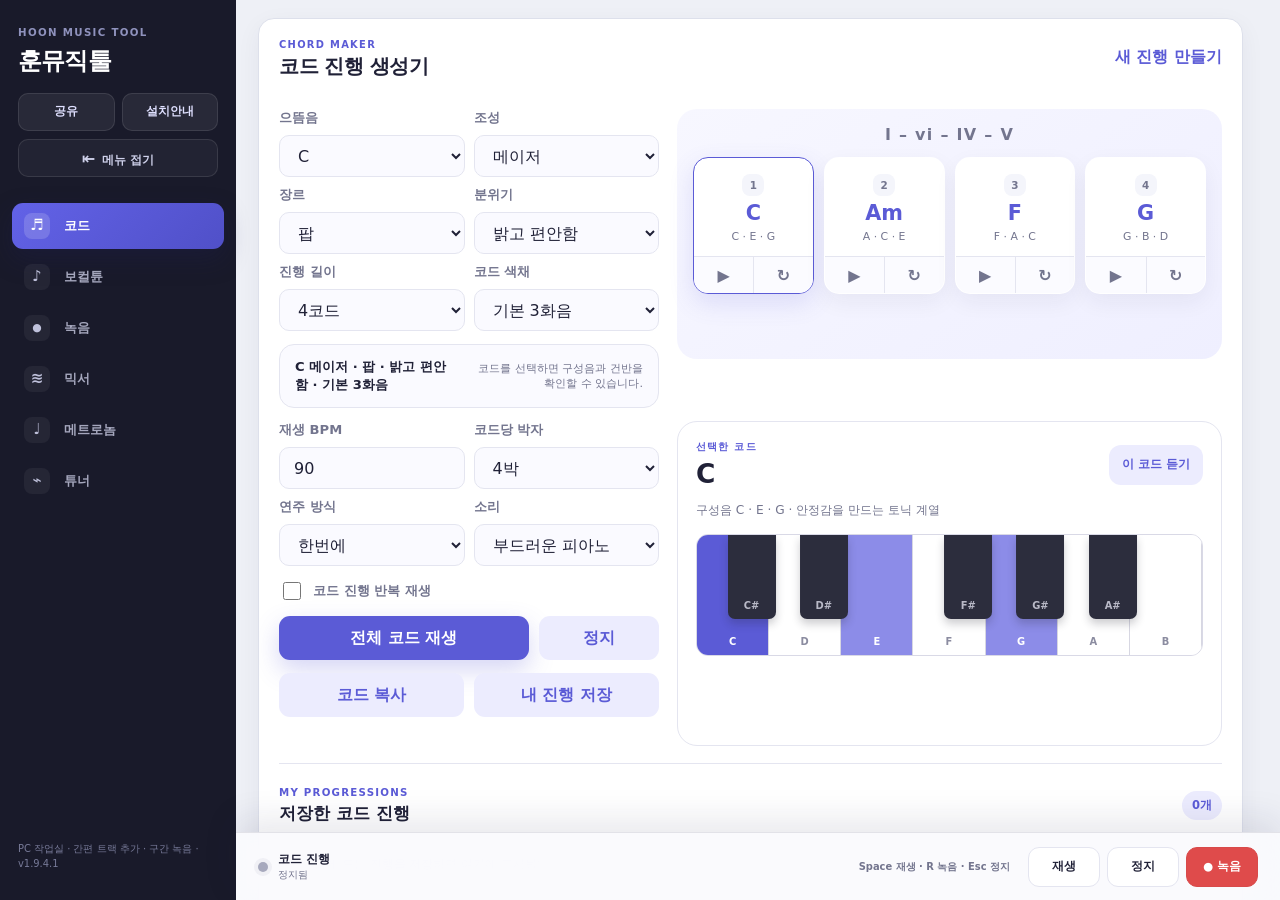
==== index.html @ 0383ecb5 "Add files via upload" ====
<!doctype html>
<html lang="ko">
<head>
  <meta charset="utf-8" />
  <meta name="viewport" content="width=device-width, initial-scale=1, viewport-fit=cover" />
  <meta name="theme-color" content="#5b5bd6" />
  <meta name="mobile-web-app-capable" content="yes" />
  <meta name="apple-mobile-web-app-capable" content="yes" />
  <meta name="apple-mobile-web-app-status-bar-style" content="default" />
  <meta name="apple-mobile-web-app-title" content="훈뮤직툴" />
  <meta name="format-detection" content="telephone=no" />
  <meta name="description" content="코드 진행·보컬 음정 연습·분리 녹음·파형 타임라인 편집·멀티트랙 믹서·WAV 내보내기를 제공하는 개인용 음악 제작 도구" />
  <title>훈뮤직툴 · Studio</title>
  <link rel="manifest" href="manifest.webmanifest" />
  <link rel="icon" href="icons/icon-192.png" />
  <link rel="apple-touch-icon" href="icons/icon-192.png" />
  <link rel="stylesheet" href="styles.css?v=1941" />
</head>
<body>
  <div class="app-shell">
    <header class="app-header">
      <div>
        <p class="eyebrow">HOON MUSIC TOOL</p>
        <h1>훈뮤직툴</h1>
      </div>
      <div class="header-actions">
        <button id="shareBtn" class="icon-btn header-btn" type="button" aria-label="훈뮤직툴 주소 공유">공유</button>
        <button id="installBtn" class="icon-btn install-btn" type="button" aria-label="앱 설치">설치</button>
      </div>
      <button id="sidebarToggle" class="sidebar-toggle" type="button" aria-label="사이드바 접기" aria-expanded="true">
        <span aria-hidden="true">⇤</span><b>메뉴 접기</b>
      </button>
    </header>

    <aside id="mobileReadyBanner" class="mobile-ready-banner" hidden>
      <div>
        <strong>모바일 설치 준비 완료</strong>
        <span>브라우저 메뉴 또는 설치 버튼으로 홈 화면에 추가할 수 있습니다.</span>
      </div>
      <button id="mobileGuideBtn" type="button">설치 방법</button>
    </aside>

    <nav class="tabs" aria-label="주요 기능">
      <button class="tab is-active" data-tab="chords" aria-selected="true">코드</button>
      <button class="tab" data-tab="vocalTune" aria-selected="false">보컬튠</button>
      <button class="tab" data-tab="recording" aria-selected="false">녹음</button>
      <button class="tab" data-tab="mixer" aria-selected="false">믹서</button>
      <button class="tab" data-tab="metronome" aria-selected="false">메트로놈</button>
      <button class="tab" data-tab="tuner" aria-selected="false">튜너</button>
    </nav>

    <main>
      <section id="metronome" class="panel" aria-labelledby="metronome-title">
        <div class="card tempo-card">
          <div class="section-heading">
            <div>
              <p class="section-kicker">TEMPO</p>
              <h2 id="metronome-title">메트로놈</h2>
            </div>
            <span id="tempoLabel" class="tempo-label">보통 빠르기</span>
          </div>

          <div class="bpm-display" aria-live="polite">
            <button id="bpmMinus" class="step-btn" aria-label="BPM 1 낮추기">−</button>
            <div>
              <strong id="bpmValue">100</strong>
              <span>BPM</span>
            </div>
            <button id="bpmPlus" class="step-btn" aria-label="BPM 1 높이기">＋</button>
          </div>

          <input id="bpmSlider" class="range" type="range" min="30" max="240" value="100" aria-label="BPM" />

          <div class="beat-indicators" id="beatIndicators" aria-label="박자 표시"></div>

          <div class="control-grid">
            <label>
              <span>박자</span>
              <select id="timeSignature">
                <option value="2">2/4</option>
                <option value="3">3/4</option>
                <option value="4" selected>4/4</option>
                <option value="6">6/8</option>
              </select>
            </label>
            <label>
              <span>볼륨</span>
              <input id="metronomeVolume" class="range compact" type="range" min="0" max="100" value="70" />
            </label>
          </div>

          <div class="action-row">
            <button id="tapTempo" class="secondary-btn">TAP</button>
            <button id="toggleMetronome" class="primary-btn">시작</button>
          </div>
          <p class="helper">TAP 버튼을 일정한 간격으로 4번 이상 누르면 BPM이 계산됩니다.</p>
        </div>
      </section>


      <section id="tuner" class="panel" aria-labelledby="tuner-title">
        <div class="card tuner-card">
          <div class="section-heading">
            <div>
              <p class="section-kicker">TUNER</p>
              <h2 id="tuner-title">음정 튜너</h2>
            </div>
            <span id="tunerStatusBadge" class="tempo-label tuner-badge">대기 중</span>
          </div>

          <div class="tuner-settings">
            <label>
              <span>튜닝 모드</span>
              <select id="tuningMode">
                <option value="chromatic">크로매틱 · 모든 음</option>
                <option value="guitarStandard">기타 · 표준 E A D G B E</option>
                <option value="guitarDropD">기타 · Drop D</option>
                <option value="guitarHalfStepDown">기타 · 반음 낮춤</option>
                <option value="guitarWholeStepDown">기타 · 온음 낮춤</option>
                <option value="ukuleleStandard">우쿨렐레 · 표준 High G</option>
                <option value="ukuleleLowG">우쿨렐레 · Low G</option>
              </select>
            </label>
            <label>
              <span>기준음 A4</span>
              <div class="reference-control">
                <button id="a4Minus" class="mini-step" type="button" aria-label="기준음 1Hz 낮추기">−</button>
                <input id="a4Reference" type="number" min="430" max="450" value="440" inputmode="numeric" aria-label="A4 기준 주파수" />
                <button id="a4Plus" class="mini-step" type="button" aria-label="기준음 1Hz 높이기">＋</button>
              </div>
            </label>
          </div>

          <div id="stringTargetPanel" class="string-target-panel">
            <div class="string-target-heading">
              <span>맞출 줄 선택</span>
              <small id="stringTargetHint">자동으로 가장 가까운 음을 찾습니다.</small>
            </div>
            <div id="stringTargetButtons" class="string-target-buttons" role="group" aria-label="맞출 줄 선택"></div>
          </div>

          <div class="tuner-display" aria-live="polite">
            <p id="tunerTarget" class="tuner-target">마이크를 시작해 주세요</p>
            <strong id="detectedNote" class="detected-note">--</strong>
            <div class="pitch-values">
              <span id="detectedFrequency">-- Hz</span>
              <span id="detectedCents">-- cents</span>
            </div>
          </div>

          <div class="tuning-meter" aria-label="음정 오차 표시">
            <div class="meter-track">
              <span class="meter-mark left">-50</span>
              <span class="meter-mark center">0</span>
              <span class="meter-mark right">+50</span>
              <div id="tunerNeedle" class="meter-needle"></div>
            </div>
            <div class="meter-labels"><span>낮음</span><span>정확</span><span>높음</span></div>
          </div>

          <button id="toggleTuner" class="primary-btn tuner-toggle" type="button">튜너 시작</button>
          <p id="tunerMessage" class="helper tuner-message">조용한 곳에서 악기 한 음을 길게 연주하면 더 정확하게 감지됩니다.</p>
          <p class="privacy-note">마이크 소리는 기기 안에서만 분석되며 저장하거나 전송하지 않습니다.</p>
        </div>
      </section>


      <section id="vocalTune" class="panel" aria-labelledby="vocal-tune-title">
        <div class="card vocal-card">
          <div class="section-heading">
            <div>
              <p class="section-kicker">VOCAL TUNE</p>
              <h2 id="vocal-tune-title">보컬튠</h2>
            </div>
            <span id="vocalStatusBadge" class="tempo-label vocal-badge">대기 중</span>
          </div>

          <div class="vocal-settings">
            <label>
              <span>노래 키</span>
              <select id="vocalKeySelect">
                <option>C</option><option>C#</option><option>D</option><option>Eb</option>
                <option>E</option><option>F</option><option>F#</option><option>G</option>
                <option>Ab</option><option>A</option><option>Bb</option><option>B</option>
              </select>
            </label>
            <label>
              <span>스케일</span>
              <select id="vocalScaleSelect">
                <option value="major">메이저</option>
                <option value="minor">내추럴 마이너</option>
                <option value="majorPentatonic">메이저 펜타토닉</option>
                <option value="minorPentatonic">마이너 펜타토닉</option>
                <option value="chromatic">크로매틱 · 모든 음</option>
              </select>
            </label>
            <label>
              <span>목표음 방식</span>
              <select id="vocalTargetMode">
                <option value="auto">노래한 음에 가장 가까운 스케일음</option>
                <option value="fixed">목표음을 직접 고정</option>
              </select>
            </label>
            <label>
              <span>감지 범위</span>
              <select id="vocalRangeSelect">
                <option value="all">전체 음역</option>
                <option value="low">저음 중심</option>
                <option value="middle">중음 중심</option>
                <option value="high">고음 중심</option>
              </select>
            </label>
          </div>

          <div class="vocal-scale-strip">
            <span>사용 음</span>
            <div id="vocalScaleNotes" class="vocal-scale-notes" aria-label="선택한 스케일의 음"></div>
          </div>

          <div id="vocalFixedTargetPanel" class="vocal-fixed-target" hidden>
            <div class="vocal-fixed-heading">
              <span>연습할 목표음</span>
              <label>
                <span class="sr-only">목표 옥타브</span>
                <select id="vocalTargetOctave" aria-label="목표 옥타브">
                  <option value="2">2옥타브</option>
                  <option value="3">3옥타브</option>
                  <option value="4" selected>4옥타브</option>
                  <option value="5">5옥타브</option>
                  <option value="6">6옥타브</option>
                </select>
              </label>
            </div>
            <div id="vocalTargetButtons" class="vocal-target-buttons" role="group" aria-label="목표음 선택"></div>
          </div>

          <div class="vocal-display" aria-live="polite">
            <p id="vocalTargetText" class="vocal-target-text">마이크를 시작해 주세요</p>
            <div class="vocal-note-pair">
              <div>
                <span>현재 음</span>
                <strong id="vocalDetectedNote">--</strong>
              </div>
              <div class="vocal-arrow" aria-hidden="true">→</div>
              <div>
                <span>목표 음</span>
                <strong id="vocalTargetNote">--</strong>
              </div>
            </div>
            <div class="pitch-values vocal-pitch-values">
              <span id="vocalFrequency">-- Hz</span>
              <span id="vocalCents">-- cents</span>
            </div>
          </div>

          <div class="tuning-meter vocal-meter" aria-label="보컬 음정 오차 표시">
            <div class="meter-track">
              <span class="meter-mark left">-50</span>
              <span class="meter-mark center">0</span>
              <span class="meter-mark right">+50</span>
              <div id="vocalNeedle" class="meter-needle"></div>
            </div>
            <div class="meter-labels"><span>낮음</span><span>정확</span><span>높음</span></div>
          </div>

          <div class="vocal-score-grid">
            <div class="vocal-score-card">
              <span>정확도</span>
              <strong id="vocalScore">--</strong>
            </div>
            <div class="vocal-score-card">
              <span>정확 유지</span>
              <strong id="vocalHoldTime">0.0초</strong>
            </div>
            <div class="vocal-score-card">
              <span>안정도</span>
              <strong id="vocalStability">--</strong>
            </div>
          </div>

          <div class="vocal-trace-wrap">
            <div class="vocal-trace-heading"><span>최근 음정 움직임</span><small>가운데에 가까울수록 정확합니다.</small></div>
            <div id="vocalPitchTrace" class="vocal-pitch-trace" aria-label="최근 음정 움직임"></div>
          </div>

          <div class="vocal-action-row">
            <button id="playVocalTarget" class="secondary-btn" type="button">목표음 듣기</button>
            <button id="toggleVocalTune" class="primary-btn" type="button">보컬튠 시작</button>
          </div>
          <button id="resetVocalPractice" class="text-reset-btn" type="button">연습 기록 초기화</button>
          <p id="vocalMessage" class="helper vocal-message">이어폰 없이 마이크 모니터링 소리를 내보내면 하울링이 생길 수 있어, 이번 버전은 음정을 화면으로 안내합니다.</p>

          <p class="privacy-note">보컬튠 분석은 기기 안에서만 처리되며 외부로 전송하지 않습니다.</p>

        </div>
      </section>


      <section id="recording" class="panel" aria-labelledby="recording-page-title">
        <div class="card recording-card">
          <div class="section-heading recording-page-heading">
            <div>
              <p class="section-kicker">RECORDING STUDIO</p>
              <h2 id="recording-page-title">녹음</h2>
            </div>
            <span id="recordingStatusBadge" class="recording-status-badge">준비</span>
          </div>
          <section class="project-strip" aria-label="녹음 프로젝트">
            <div class="project-main">
              <label for="projectSelect">작업 프로젝트</label>
              <select id="projectSelect" aria-label="녹음 프로젝트 선택"><option value="project-default">기본 녹음 프로젝트</option></select>
              <span id="projectSummary" class="project-summary">프로젝트를 준비하고 있습니다.</span>
            </div>
            <div class="project-actions">
              <button id="newProject" class="secondary-btn" type="button">새 프로젝트</button>
              <button id="editProject" class="secondary-btn" type="button">정보 수정</button>
              <button id="deleteProject" class="secondary-btn is-danger" type="button">삭제</button>
            </div>
          </section>
          <section class="recorder-panel" aria-labelledby="recording-page-title">
            <div class="recording-workbench-primary">
            <div class="mr-studio" aria-labelledby="mr-studio-title">
              <div class="mr-studio-heading">
                <div>
                  <span class="mr-label">BACKING TRACK</span>
                  <strong id="mr-studio-title">MR 반주</strong>
                </div>
                <span id="mrDuration">--:--</span>
              </div>

              <label class="mr-file-field">
                <span>MR 파일 선택</span>
                <input id="mrFileInput" type="file" accept="audio/*,.mp3,.wav,.m4a,.aac,.ogg,.flac,.webm" />
              </label>
              <div id="mrFileInfo" class="mr-file-info">
                <strong id="mrFileName">선택된 MR이 없습니다.</strong>
                <span>MP3·WAV·M4A 등 기기에 저장된 반주 파일을 불러올 수 있습니다.</span>
              </div>

              <audio id="mrAudio" class="mr-audio" controls preload="auto" playsinline hidden></audio>

              <div class="mr-action-row">
                <button id="restartMr" class="secondary-btn" type="button" disabled>처음부터</button>
                <button id="removeMr" class="secondary-btn" type="button" disabled>MR 제거</button>
              </div>

              <div class="mr-sync-panel" aria-labelledby="mr-sync-title">
                <div class="mr-sync-heading">
                  <strong id="mr-sync-title">싱크 보정</strong>
                  <div class="mr-sync-number-wrap">
                    <input id="mrSyncNumber" type="number" min="-800" max="800" step="10" value="0" inputmode="numeric" aria-label="싱크 보정값 직접 입력" />
                    <span>ms</span>
                  </div>
                  <output id="mrSyncOffsetValue" class="sr-only">0ms</output>
                </div>
                <input id="mrSyncOffset" class="range compact" type="range" min="-800" max="800" step="10" value="0" aria-label="녹음 싱크 보정" />
                <div class="mr-sync-scale" aria-hidden="true"><span>−800</span><span>−400</span><span>0</span><span>+400</span><span>+800</span></div>
                <div class="mr-sync-actions">
                  <button id="mrSyncMinus" class="secondary-btn" type="button">−10</button>
                  <button id="mrSyncReset" class="secondary-btn" type="button">0으로</button>
                  <button id="mrSyncPlus" class="secondary-btn" type="button">+10</button>
                </div>
                <p>보컬이 늦으면 +, 빠르면 −. 듣는 MR에는 적용되지 않습니다.</p>
              </div>

              <details class="mr-advanced-settings">
                <summary>음량·녹음 옵션</summary>
                <div class="mr-advanced-content">
                  <div class="mr-mixer-grid">
                    <label>
                      <span>듣는 MR <output id="mrMonitorVolumeValue">80%</output></span>
                      <input id="mrMonitorVolume" class="range compact" type="range" min="0" max="100" value="80" />
                    </label>
                    <label>
                      <span>간편 재생 MR <output id="mrMixVolumeValue">70%</output></span>
                      <input id="mrMixVolume" class="range compact" type="range" min="0" max="150" value="70" />
                    </label>
                    <label>
                      <span>간편 재생 보컬 <output id="vocalMixVolumeValue">100%</output></span>
                      <input id="vocalMixVolume" class="range compact" type="range" min="0" max="150" value="100" />
                    </label>
                  </div>
                  <div class="mr-options">
                    <label><input id="autoPlayMr" type="checkbox" checked /> MR 자동 재생</label>
                    <label><input id="includeMrInRecording" type="checkbox" checked /> 간편 재생 파일에 MR 포함</label>
                    <label><input id="autoStopOnMrEnd" type="checkbox" checked /> MR 종료 시 자동 저장</label>
                    <label><input id="recordingCountIn" type="checkbox" checked /> 3초 카운트인</label>
                  </div>
                </div>
              </details>
              <div class="track-save-guide"><strong>보컬·MR 분리 저장</strong><span>녹음이 끝나면 보컬 원본과 MR을 각각 트랙으로 보관합니다. 간편 재생 파일도 함께 생성됩니다.</span></div>
              <p id="mrMessage" class="helper mr-message">싱크 값은 기기에 자동 저장됩니다.</p>
            </div>
            </div>

            <div class="recording-workbench-secondary">
            <div class="recording-entry-fields">
              <label class="recording-name-field">
                <span>녹음 제목</span>
                <input id="recordingName" type="text" maxlength="60" placeholder="예: 후렴 MR 녹음 1" autocomplete="off" />
              </label>
              <label class="recording-memo-field">
                <span>메모 <small>선택</small></span>
                <textarea id="recordingMemo" maxlength="500" rows="3" placeholder="연습 구간, 느낀 점, 다시 확인할 부분"></textarea>
              </label>
            </div>

            <div id="recordingCountdown" class="recording-countdown" aria-live="assertive" hidden>3</div>

            <div class="recording-monitor" aria-live="polite">
              <strong id="recordingTimer">00:00</strong>
              <div class="recording-level" aria-label="마이크 입력 크기">
                <div id="recordingLevelBar" class="recording-level-bar"></div>
              </div>
              <span id="recordingStateText">MR을 선택하면 보컬과 반주를 각각의 트랙으로 저장합니다.</span>
            </div>

            <div class="recording-controls">
              <button id="toggleRecording" class="record-btn" type="button">● 녹음 시작</button>
              <button id="pauseRecording" class="secondary-btn" type="button" disabled>일시정지</button>
              <button id="stopRecording" class="secondary-btn" type="button" disabled>정지·저장</button>
            </div>

            <div class="recording-library-heading">
              <div>
                <strong>내 녹음</strong>
                <span id="recordingCount">0개</span>
              </div>
              <button id="deleteAllRecordings" class="text-danger-btn" type="button" disabled>전체 삭제</button>
            </div>
            <div id="recordingList" class="recording-list" aria-live="polite"></div>
            <p id="recordingMessage" class="helper recording-message">보컬·MR 분리 트랙과 간편 재생 파일은 이 브라우저의 기기 저장 공간에 보관됩니다.</p>
            </div>
          </section>


          <p class="privacy-note">선택한 MR과 분리 트랙은 기기 안에서만 처리되며 외부로 전송하지 않습니다.</p>
        </div>
      </section>

      <section id="mixer" class="panel" aria-labelledby="mixer-title">
        <div class="card mixer-card">
          <div class="section-heading mixer-heading">
            <div>
              <p class="section-kicker">MULTI TRACK MIXER</p>
              <h2 id="mixer-title">보컬·MR 믹서</h2>
            </div>
            <div class="mixer-heading-status">
              <span id="mixerSaveState" class="mixer-save-state" data-state="saved">저장됨</span>
              <span id="mixerStatusBadge" class="mixer-status-badge" data-mode="idle">준비</span>
            </div>
          </div>

          <div class="mixer-toolbar">
            <label class="mixer-recording-field">
              <span>현재 프로젝트 녹음</span>
              <select id="mixerRecordingSelect">
                <option value="">녹음을 선택하세요</option>
              </select>
            </label>
            <div class="mixer-toolbar-actions">
              <button id="mixerUndo" class="secondary-btn mixer-control" type="button" disabled aria-label="실행 취소">↶ 취소</button>
              <button id="mixerRedo" class="secondary-btn mixer-control" type="button" disabled aria-label="다시 실행">↷ 다시</button>
              <button id="mixerReset" class="secondary-btn mixer-control" type="button" disabled>전체 초기화</button>
            </div>
          </div>

          <div class="mixer-meta">
            <div>
              <strong id="mixerRecordingTitle">녹음을 선택해 주세요</strong>
              <p id="mixerRecordingMemo">저장된 트랙을 앱 안에서 바로 재생하고 조절합니다.</p>
            </div>
            <div class="mixer-master-wrap">
              <label class="mixer-master-control">
                <span>마스터 <output id="mixerMasterVolumeValue">90%</output></span>
                <input id="mixerMasterVolume" class="range compact mixer-control" type="range" min="0" max="150" value="90" disabled />
              </label>
              <input id="mixerMasterVolumeNumber" class="mixer-small-number mixer-control" type="number" min="0" max="150" step="1" value="90" disabled aria-label="마스터 음량 직접 입력" />
            </div>
          </div>
          <p id="mixerLegacyNotice" class="mixer-legacy-notice" hidden></p>

          <section class="mixer-editor" aria-label="멀티트랙 파형 편집기">
            <div class="mixer-timeline-tools">
              <div class="mixer-timeline-mode">
                <strong>파형 타임라인</strong>
                <span id="mixerSelectedTrack">트랙을 선택해 주세요</span>
              </div>
              <div class="mixer-timeline-options">
                <label><span>확대</span><select id="mixerZoom" class="mixer-control" disabled><option value="1">전체</option><option value="1.5">150%</option><option value="2">200%</option><option value="4">400%</option></select></label>
                <label><span>스냅</span><select id="mixerSnap" class="mixer-control" disabled><option value="10" selected>10ms</option><option value="50">50ms</option><option value="100">100ms</option></select></label>
              </div>
            </div>
            <div class="mixer-clip-toolbar" aria-label="클립 편집 도구">
              <button id="mixerSplitClip" class="secondary-btn mixer-control" type="button" disabled>분할 <kbd>S</kbd></button>
              <button id="mixerDeleteClip" class="secondary-btn is-danger mixer-control" type="button" disabled>클립 삭제</button>
              <span class="mixer-tool-divider" aria-hidden="true"></span>
              <button id="mixerLoopStart" class="secondary-btn mixer-control" type="button" disabled>반복 시작</button>
              <button id="mixerLoopEnd" class="secondary-btn mixer-control" type="button" disabled>반복 끝</button>
              <button id="mixerLoopToggle" class="secondary-btn mixer-control" type="button" disabled>구간 반복</button>
              <small id="mixerLoopInfo">반복 구간 없음</small>
            </div>
            <div id="mixerTimelineViewport" class="mixer-timeline" aria-label="믹서 트랙 타임라인">
              <div id="mixerTimelineContent" class="mixer-timeline-content">
                <div class="mixer-timeline-ruler"><span id="mixerRulerStart">0:00</span><span id="mixerRulerMiddle">0:00</span><span id="mixerRulerEnd">0:00</span></div>
                <div class="mixer-lane"><b>MR</b><div class="mixer-lane-track" data-lane="mr"></div></div>
                <div class="mixer-lane"><b>VOCAL</b><div class="mixer-lane-track" data-lane="vocal"></div></div>
                <div id="mixerExtraLanes" class="mixer-extra-lanes"></div>
                <div id="mixerLoopRegion" class="mixer-loop-region" hidden aria-hidden="true"></div>
                <div id="mixerPlayhead" class="mixer-playhead" aria-hidden="true"><span id="mixerPlayheadTime">00:00</span></div>
              </div>
            </div>
            <p class="mixer-timeline-help">클립을 좌우로 이동하고, 손잡이로 자르며, 재생선 위치에서 분할할 수 있습니다. 모바일에서는 클립을 길게 누르거나 가로로 밀어 이동합니다.</p>
            <div class="mixer-clip-inspector" aria-label="선택한 클립 설정">
              <div class="mixer-clip-inspector-title"><strong>선택한 클립</strong><span id="mixerClipInfo">타임라인에서 클립을 선택해 주세요.</span></div>
              <div class="mixer-clip-inspector-grid">
                <label><span>클립 위치(ms)</span><input id="mixerClipPosition" class="mixer-control" type="number" step="10" value="0" disabled /></label>
                <label><span>원본 시작(s)</span><input id="mixerClipSourceStart" class="mixer-control" type="number" min="0" step="0.01" value="0" disabled /></label>
                <label><span>원본 끝(s)</span><input id="mixerClipSourceEnd" class="mixer-control" type="number" min="0.05" step="0.01" value="0" disabled /></label>
                <label><span>클립 음량(%)</span><input id="mixerClipVolume" class="mixer-control" type="number" min="0" max="150" step="1" value="100" disabled /></label>
                <label><span>페이드인(s)</span><input id="mixerClipFadeIn" class="mixer-control" type="number" min="0" max="10" step="0.01" value="0" disabled /></label>
                <label><span>페이드아웃(s)</span><input id="mixerClipFadeOut" class="mixer-control" type="number" min="0" max="10" step="0.01" value="0" disabled /></label>
              </div>
            </div>
          </section>

          <div class="mixer-transport">
            <button id="mixerPlay" class="primary-btn" type="button" disabled>전체 재생</button>
            <button id="mixerStop" class="secondary-btn" type="button" disabled>정지</button>
            <button id="mixerCompare" class="secondary-btn mixer-control" type="button" disabled>원본 비교</button>
            <div class="mixer-seek-wrap">
              <input id="mixerSeek" class="range mixer-control" type="range" min="0" max="1" step="0.01" value="0" disabled aria-label="믹서 재생 위치" />
              <div><span id="mixerCurrentTime">00:00</span><span>/</span><span id="mixerDuration">00:00</span></div>
            </div>
          </div>

          <div class="mixer-track-quickbar" aria-label="트랙 추가 및 녹음">
            <button id="mixerAddTrack" class="mixer-add-track-btn" type="button" disabled aria-label="빈 트랙 추가" title="빈 트랙 추가">+</button>
            <div class="mixer-track-quick-status">
              <strong id="mixerRecordTarget">추가 트랙 없음</strong>
              <span id="mixerOverdubStatus">+ 버튼으로 빈 트랙을 추가하세요.</span>
            </div>
            <div class="mixer-track-quick-actions">
              <button id="mixerTrackRecordStart" class="mixer-record-compact" type="button" disabled>● 녹음</button>
              <button id="mixerTrackRecordStop" class="mixer-stop-compact" type="button" disabled>■ 저장</button>
              <button id="mixerRecordOptionsToggle" class="mixer-options-btn" type="button" aria-expanded="false" aria-controls="mixerRecordOptions">설정</button>
              <span id="mixerOverdubTimer" class="mixer-overdub-timer">00:00</span>
            </div>
          </div>
          <div id="mixerRecordOptions" class="mixer-record-options" hidden>
            <label><span>녹음 시작 위치</span><input id="mixerRecordStartPosition" type="number" min="0" step="0.01" value="0" disabled /><em>초</em></label>
            <button id="mixerRecordUsePlayhead" class="secondary-btn" type="button" disabled>현재 재생선</button>
            <label class="mixer-check"><input id="mixerOverdubCountIn" type="checkbox" checked disabled /><span>3초 카운트인</span></label>
            <div class="mixer-overdub-level" aria-label="추가 녹음 입력 레벨"><span id="mixerOverdubLevel"></span></div>
          </div>

          <div class="mixer-track-grid">
            <article id="mixerMrRow" class="mixer-track-card is-mr is-unavailable">
              <header>
                <div><span class="mixer-track-kicker">BACKING TRACK</span><strong>MR 트랙</strong></div>
                <div class="mixer-track-actions">
                  <button id="mixerMrPlayOnly" class="mixer-mini-btn mixer-control" type="button" disabled>MR만</button>
                  <button id="mixerMrMute" class="mixer-mini-btn mixer-control" type="button" disabled>음소거</button>
                  <button id="mixerMrSolo" class="mixer-mini-btn mixer-control" type="button" disabled>솔로</button>
                  <button id="mixerMrReset" class="mixer-mini-btn mixer-control" type="button" disabled>초기화</button>
                </div>
              </header>
              <div class="mixer-control-grid">
                <div class="mixer-value-control"><label><span>음량 <output id="mixerMrVolumeValue">80%</output></span><input id="mixerMrVolume" class="range compact mixer-control" type="range" min="0" max="150" value="80" disabled /></label><input id="mixerMrVolumeNumber" class="mixer-small-number mixer-control" type="number" min="0" max="150" step="1" value="80" disabled aria-label="MR 음량 직접 입력" /></div>
                <div class="mixer-value-control"><label><span>팬 <output id="mixerMrPanValue">C</output></span><input id="mixerMrPan" class="range compact mixer-control" type="range" min="-100" max="100" value="0" disabled /></label><input id="mixerMrPanNumber" class="mixer-small-number mixer-control" type="number" min="-100" max="100" step="1" value="0" disabled aria-label="MR 팬 직접 입력" /></div>
              </div>
              <div class="mixer-offset-control">
                <label><span>트랙 위치 <output id="mixerMrOffsetValue">0ms</output></span><input id="mixerMrOffset" class="range compact mixer-control" type="range" min="-1000" max="1000" step="10" value="0" disabled /></label>
                <input id="mixerMrOffsetNumber" class="mixer-offset-number mixer-control" type="number" min="-1000" max="1000" step="10" value="0" disabled aria-label="MR 트랙 위치 직접 입력" />
              </div>
              <details class="mixer-advanced">
                <summary>자르기·페이드 <span id="mixerMrEditValue">앞 0.0s · 뒤 0.0s</span></summary>
                <div class="mixer-trim-grid">
                  <label><span>앞 자르기</span><input id="mixerMrTrimStart" class="mixer-control" type="number" min="0" max="0" step="0.1" value="0" disabled /></label>
                  <label><span>뒤 자르기</span><input id="mixerMrTrimEnd" class="mixer-control" type="number" min="0" max="0" step="0.1" value="0" disabled /></label>
                </div>
                <div class="mixer-control-grid">
                  <label><span>페이드인</span><input id="mixerMrFadeIn" class="range compact mixer-control" type="range" min="0" max="10" step="0.1" value="0" disabled /></label>
                  <label><span>페이드아웃</span><input id="mixerMrFadeOut" class="range compact mixer-control" type="range" min="0" max="10" step="0.1" value="0" disabled /></label>
                </div>
              </details>
            </article>

            <article id="mixerVocalRow" class="mixer-track-card is-vocal is-unavailable">
              <header>
                <div><span class="mixer-track-kicker">VOCAL TRACK</span><strong>보컬 트랙</strong></div>
                <div class="mixer-track-actions">
                  <button id="mixerVocalPlayOnly" class="mixer-mini-btn mixer-control" type="button" disabled>보컬만</button>
                  <button id="mixerVocalMute" class="mixer-mini-btn mixer-control" type="button" disabled>음소거</button>
                  <button id="mixerVocalSolo" class="mixer-mini-btn mixer-control" type="button" disabled>솔로</button>
                  <button id="mixerVocalReset" class="mixer-mini-btn mixer-control" type="button" disabled>초기화</button>
                </div>
              </header>
              <div class="mixer-control-grid">
                <div class="mixer-value-control"><label><span>음량 <output id="mixerVocalVolumeValue">100%</output></span><input id="mixerVocalVolume" class="range compact mixer-control" type="range" min="0" max="150" value="100" disabled /></label><input id="mixerVocalVolumeNumber" class="mixer-small-number mixer-control" type="number" min="0" max="150" step="1" value="100" disabled aria-label="보컬 음량 직접 입력" /></div>
                <div class="mixer-value-control"><label><span>팬 <output id="mixerVocalPanValue">C</output></span><input id="mixerVocalPan" class="range compact mixer-control" type="range" min="-100" max="100" value="0" disabled /></label><input id="mixerVocalPanNumber" class="mixer-small-number mixer-control" type="number" min="-100" max="100" step="1" value="0" disabled aria-label="보컬 팬 직접 입력" /></div>
              </div>
              <div class="mixer-offset-control">
                <label><span>트랙 위치 <output id="mixerVocalOffsetValue">0ms</output></span><input id="mixerVocalOffset" class="range compact mixer-control" type="range" min="-1000" max="1000" step="10" value="0" disabled /></label>
                <input id="mixerVocalOffsetNumber" class="mixer-offset-number mixer-control" type="number" min="-1000" max="1000" step="10" value="0" disabled aria-label="보컬 트랙 위치 직접 입력" />
              </div>
              <details class="mixer-advanced">
                <summary>자르기·페이드 <span id="mixerVocalEditValue">앞 0.0s · 뒤 0.0s</span></summary>
                <div class="mixer-trim-grid">
                  <label><span>앞 자르기</span><input id="mixerVocalTrimStart" class="mixer-control" type="number" min="0" max="0" step="0.1" value="0" disabled /></label>
                  <label><span>뒤 자르기</span><input id="mixerVocalTrimEnd" class="mixer-control" type="number" min="0" max="0" step="0.1" value="0" disabled /></label>
                </div>
                <div class="mixer-control-grid">
                  <label><span>페이드인</span><input id="mixerVocalFadeIn" class="range compact mixer-control" type="range" min="0" max="10" step="0.1" value="0" disabled /></label>
                  <label><span>페이드아웃</span><input id="mixerVocalFadeOut" class="range compact mixer-control" type="range" min="0" max="10" step="0.1" value="0" disabled /></label>
                </div>
              </details>
            </article>
          </div>

          <div id="mixerExtraTrackGrid" class="mixer-extra-track-grid" aria-live="polite"></div>

          <section class="mixer-export-panel" aria-labelledby="mixer-export-title">
            <div class="mixer-subheading">
              <div><span class="mixer-track-kicker">WAV EXPORT</span><strong id="mixer-export-title">믹스 내보내기</strong></div>
              <span id="mixerOutputBadge" class="mixer-output-badge" data-state="idle">출력 대기</span>
            </div>
            <div class="mixer-export-grid">
              <label><span>파일명</span><input id="mixerExportName" type="text" maxlength="80" placeholder="프로젝트명_최종믹스" disabled /></label>
              <button id="mixerExportWav" class="primary-btn mixer-control" type="button" disabled>WAV 믹스 만들기</button>
            </div>
            <progress id="mixerExportProgress" class="mixer-export-progress" max="100" value="0" hidden></progress>
            <p id="mixerExportStatus" class="helper">44.1kHz · 스테레오 · 16bit WAV로 생성합니다.</p>
            <div id="mixerExportResult" class="mixer-export-result" hidden>
              <audio id="mixerExportAudio" controls preload="metadata"></audio>
              <button id="mixerExportDownload" class="secondary-btn" type="button">WAV 파일 저장</button>
            </div>
          </section>

          <p id="mixerStatus" class="helper mixer-message">트랙이 있는 녹음을 선택해 주세요.</p>
          <p class="privacy-note">트랙과 믹스 생성은 기기 안에서 처리되며 외부 서버로 전송하지 않습니다.</p>
        </div>
      </section>

      <section id="chords" class="panel is-active" aria-labelledby="chords-title">
        <div class="card chord-builder-card">
          <div class="section-heading chord-heading">
            <div>
              <p class="section-kicker">CHORD MAKER</p>
              <h2 id="chords-title">코드 진행 생성기</h2>
            </div>
            <button id="randomizeBtn" class="text-btn" type="button">새 진행 만들기</button>
          </div>

          <div class="form-grid chord-form-grid">
            <label>
              <span>으뜸음</span>
              <select id="keySelect">
                <option>C</option><option>C#</option><option>D</option><option>Eb</option>
                <option>E</option><option>F</option><option>F#</option><option>G</option>
                <option>Ab</option><option>A</option><option>Bb</option><option>B</option>
              </select>
            </label>
            <label>
              <span>조성</span>
              <select id="modeSelect">
                <option value="major">메이저</option>
                <option value="minor">마이너</option>
              </select>
            </label>
            <label>
              <span>장르</span>
              <select id="genreSelect">
                <option value="pop">팝</option>
                <option value="ballad">발라드</option>
                <option value="rock">록</option>
                <option value="indie">인디</option>
                <option value="rnb">R&amp;B</option>
                <option value="jazz">재즈</option>
              </select>
            </label>
            <label>
              <span>분위기</span>
              <select id="moodSelect">
                <option value="bright">밝고 편안함</option>
                <option value="emotional">감성적</option>
                <option value="powerful">강하고 시원함</option>
                <option value="dreamy">몽환적</option>
                <option value="tense">긴장감</option>
              </select>
            </label>
            <label>
              <span>진행 길이</span>
              <select id="progressionLength">
                <option value="4">4코드</option>
                <option value="8">8코드</option>
              </select>
            </label>
            <label>
              <span>코드 색채</span>
              <select id="complexitySelect">
                <option value="basic">기본 3화음</option>
                <option value="colorful">감성 확장 코드</option>
                <option value="seventh">7th 중심</option>
              </select>
            </label>
          </div>

          <div class="generator-summary" aria-live="polite">
            <span id="generatorSummary">C 메이저 · 팝 · 밝고 편안함</span>
            <small>코드를 선택하면 구성음과 건반을 확인할 수 있습니다.</small>
          </div>

          <div class="chord-result">
            <p id="romanProgression" class="roman">I – V – vi – IV</p>
            <div id="chordCards" class="chord-cards"></div>
          </div>

          <div class="selected-chord-panel">
            <div class="selected-chord-header">
              <div>
                <span class="mini-label">선택한 코드</span>
                <strong id="selectedChordName">C</strong>
              </div>
              <button id="playSelectedChord" class="secondary-small-btn" type="button">이 코드 듣기</button>
            </div>
            <p id="selectedChordInfo" class="selected-chord-info">구성음 C · E · G</p>
            <div id="pianoKeyboard" class="piano-keyboard" aria-label="선택한 코드의 피아노 건반"></div>
          </div>

          <div class="playback-settings">
            <label>
              <span>재생 BPM</span>
              <input id="chordBpm" type="number" min="40" max="200" value="90" inputmode="numeric" />
            </label>
            <label>
              <span>코드당 박자</span>
              <select id="beatsPerChord">
                <option value="2">2박</option>
                <option value="4" selected>4박</option>
              </select>
            </label>
            <label>
              <span>연주 방식</span>
              <select id="playStyle">
                <option value="block">한번에</option>
                <option value="arpeggio">아르페지오</option>
                <option value="pulse">리듬 반복</option>
              </select>
            </label>
            <label>
              <span>소리</span>
              <select id="soundPreset">
                <option value="soft">부드러운 피아노</option>
                <option value="pad">따뜻한 패드</option>
                <option value="pluck">짧은 플럭</option>
              </select>
            </label>
          </div>

          <label class="loop-option">
            <input id="loopProgression" type="checkbox" />
            <span>코드 진행 반복 재생</span>
          </label>

          <div class="playback-main-actions">
            <button id="playProgression" class="primary-btn" type="button">전체 코드 재생</button>
            <button id="stopProgression" class="secondary-btn" type="button">정지</button>
          </div>

          <div class="action-row chord-actions">
            <button id="copyProgression" class="secondary-btn" type="button">코드 복사</button>
            <button id="saveProgression" class="secondary-btn" type="button">내 진행 저장</button>
          </div>
          <p id="copyStatus" class="helper" aria-live="polite"></p>

          <div class="saved-section">
            <div class="saved-heading">
              <div>
                <span class="mini-label">MY PROGRESSIONS</span>
                <h3>저장한 코드 진행</h3>
              </div>
              <span id="savedCount" class="saved-count">0개</span>
            </div>
            <div id="savedProgressions" class="saved-progressions"></div>
          </div>
        </div>
      </section>
    </main>

    <section id="studioTransport" class="studio-transport" aria-label="공통 재생 제어" data-mode="idle">
      <div class="transport-now">
        <span class="transport-dot" aria-hidden="true"></span>
        <div>
          <strong id="transportSource">준비</strong>
          <span id="transportStatus">대기 중</span>
        </div>
      </div>
      <div class="transport-shortcuts" aria-label="키보드 단축키">Space 재생 · R 녹음 · Esc 정지</div>
      <div class="transport-actions">
        <button id="transportPlay" type="button" aria-keyshortcuts="Space">재생</button>
        <button id="transportStop" type="button" aria-keyshortcuts="Escape">정지</button>
        <button id="transportRecord" class="is-record" type="button" aria-keyshortcuts="R">● 녹음</button>
      </div>
    </section>

    <footer>
      <p>PC 작업실 · 간편 트랙 추가 · 구간 녹음 · v1.9.4.1</p>
    </footer>
  </div>

  <dialog id="projectDialog" class="project-dialog">
    <form id="projectForm" method="dialog">
      <div class="project-dialog-heading">
        <div>
          <p class="section-kicker">RECORDING PROJECT</p>
          <h2 id="projectDialogTitle">새 프로젝트</h2>
        </div>
        <button id="closeProjectDialog" class="sheet-close" type="button" aria-label="닫기">×</button>
      </div>
      <label>
        <span>프로젝트 이름</span>
        <input id="projectNameInput" type="text" maxlength="48" required placeholder="예: 새 싱글 데모" autocomplete="off" />
      </label>
      <label>
        <span>프로젝트 메모 <small>선택</small></span>
        <textarea id="projectMemoInput" rows="4" maxlength="300" placeholder="곡 키, 녹음 방향, 확인할 내용"></textarea>
      </label>
      <div class="project-dialog-actions">
        <button id="cancelProjectDialog" class="secondary-btn" type="button">취소</button>
        <button id="saveProjectDialog" class="primary-btn" type="submit">저장</button>
      </div>
    </form>
  </dialog>

  <div id="installSheet" class="install-sheet" hidden>
    <button id="installSheetBackdrop" class="install-sheet-backdrop" type="button" aria-label="설치 안내 닫기"></button>
    <section class="install-sheet-card" role="dialog" aria-modal="true" aria-labelledby="installSheetTitle">
      <div class="install-sheet-heading">
        <div>
          <p class="section-kicker">MOBILE APP</p>
          <h2 id="installSheetTitle">홈 화면에 설치</h2>
        </div>
        <button id="closeInstallSheet" class="sheet-close" type="button" aria-label="닫기">×</button>
      </div>
      <div id="installGuideContent" class="install-guide-content"></div>
      <button id="nativeInstallBtn" class="primary-btn" type="button" hidden>지금 설치</button>
      <p class="privacy-note">설치 후에는 일반 앱처럼 홈 화면에서 바로 열 수 있습니다.</p>
    </section>
  </div>

  <script src="core/projects.js?v=1941" defer></script>
  <script src="core/transport.js?v=1941" defer></script>
  <script src="core/timeline.js?v=1941" defer></script>
  <script src="core/edit-history.js?v=1941" defer></script>
  <script src="core/waveform.js?v=1941" defer></script>
  <script src="core/mix-renderer.js?v=1941" defer></script>
  <script src="core/mixer.js?v=1941" defer></script>
  <script src="app.js?v=1941" defer></script>
</body>
</html>
---- styles.css ----
:root {
  color-scheme: light;
  --bg: #f4f5fb;
  --surface: #ffffff;
  --text: #202137;
  --muted: #73758e;
  --line: #e4e5f0;
  --accent: #5b5bd6;
  --accent-strong: #4747ba;
  --accent-soft: #ececfe;
  --shadow: 0 18px 50px rgba(38, 39, 74, 0.09);
  --radius: 24px;
}

* { box-sizing: border-box; }

html { min-height: 100%; background: var(--bg); }

body {
  min-height: 100vh;
  margin: 0;
  font-family: Inter, Pretendard, "Noto Sans KR", system-ui, -apple-system, BlinkMacSystemFont, "Segoe UI", sans-serif;
  color: var(--text);
  background:
    radial-gradient(circle at top right, rgba(91, 91, 214, 0.12), transparent 35%),
    var(--bg);
}

button, input, select { font: inherit; }
button { -webkit-tap-highlight-color: transparent; }

.app-shell {
  width: min(100%, 720px);
  min-height: 100vh;
  margin: 0 auto;
  padding: max(24px, env(safe-area-inset-top)) 18px max(32px, env(safe-area-inset-bottom));
}

.app-header {
  display: flex;
  align-items: center;
  justify-content: space-between;
  gap: 16px;
  margin-bottom: 18px;
}

.eyebrow, .section-kicker {
  margin: 0 0 5px;
  color: var(--accent);
  font-weight: 800;
  font-size: 0.72rem;
  letter-spacing: 0.13em;
}

h1, h2, p { margin-top: 0; }
h1 { margin-bottom: 0; font-size: clamp(1.8rem, 7vw, 2.5rem); letter-spacing: -0.04em; }
h2 { margin-bottom: 0; font-size: 1.35rem; letter-spacing: -0.025em; }

.icon-btn, .text-btn, .tab, .primary-btn, .secondary-btn, .step-btn {
  border: 0;
  cursor: pointer;
}

.install-btn {
  min-width: 64px;
  height: 42px;
  padding: 0 14px;
  border-radius: 14px;
  color: var(--accent);
  background: var(--surface);
  box-shadow: var(--shadow);
  font-weight: 800;
}

.tabs {
  display: grid;
  grid-template-columns: 1fr 1fr;
  gap: 8px;
  padding: 6px;
  margin-bottom: 14px;
  background: rgba(255,255,255,0.75);
  border: 1px solid rgba(255,255,255,0.95);
  border-radius: 18px;
  backdrop-filter: blur(14px);
}

.tab {
  min-height: 46px;
  border-radius: 13px;
  color: var(--muted);
  background: transparent;
  font-weight: 800;
}

.tab.is-active {
  color: white;
  background: var(--accent);
  box-shadow: 0 8px 20px rgba(91,91,214,0.26);
}

.panel { display: none; }
.panel.is-active { display: block; animation: reveal 0.2s ease; }
@keyframes reveal { from { opacity: 0; transform: translateY(4px); } }

.card {
  padding: clamp(20px, 5vw, 30px);
  border: 1px solid rgba(255,255,255,0.8);
  border-radius: var(--radius);
  background: rgba(255,255,255,0.92);
  box-shadow: var(--shadow);
}

.section-heading {
  display: flex;
  align-items: flex-start;
  justify-content: space-between;
  gap: 12px;
  margin-bottom: 26px;
}

.tempo-label {
  padding: 8px 11px;
  border-radius: 999px;
  color: var(--accent);
  background: var(--accent-soft);
  font-size: 0.78rem;
  font-weight: 800;
}

.bpm-display {
  display: grid;
  grid-template-columns: 52px 1fr 52px;
  align-items: center;
  gap: 12px;
  margin: 14px 0 20px;
  text-align: center;
}

.bpm-display strong {
  display: block;
  font-size: clamp(4rem, 18vw, 7rem);
  line-height: 0.95;
  letter-spacing: -0.08em;
}

.bpm-display span { color: var(--muted); font-weight: 800; }

.step-btn {
  width: 52px;
  height: 52px;
  border-radius: 17px;
  color: var(--accent);
  background: var(--accent-soft);
  font-size: 1.7rem;
  font-weight: 500;
}

.range {
  width: 100%;
  accent-color: var(--accent);
}
.range.compact { margin-top: 10px; }

.beat-indicators {
  display: flex;
  justify-content: center;
  align-items: center;
  gap: 11px;
  min-height: 34px;
  margin: 26px 0;
}

.beat-dot {
  width: 12px;
  height: 12px;
  border-radius: 50%;
  background: var(--line);
  transition: transform 0.08s ease, background 0.08s ease;
}
.beat-dot:first-child { width: 16px; height: 16px; }
.beat-dot.is-active { background: var(--accent); transform: scale(1.25); }

.control-grid, .form-grid {
  display: grid;
  grid-template-columns: 1fr 1fr;
  gap: 12px;
}

label > span {
  display: block;
  margin-bottom: 8px;
  color: var(--muted);
  font-size: 0.82rem;
  font-weight: 800;
}

select, input[type="number"] {
  width: 100%;
  min-height: 48px;
  padding: 0 14px;
  border: 1px solid var(--line);
  border-radius: 14px;
  color: var(--text);
  background: #fafaff;
  outline: none;
}
select:focus, input[type="number"]:focus { border-color: var(--accent); box-shadow: 0 0 0 3px var(--accent-soft); }

.action-row {
  display: grid;
  grid-template-columns: 0.75fr 1.25fr;
  gap: 10px;
  margin-top: 24px;
}
.action-row.split { grid-template-columns: 1fr 1fr; margin-top: 12px; }

.primary-btn, .secondary-btn {
  min-height: 54px;
  padding: 0 18px;
  border-radius: 16px;
  font-weight: 900;
}
.primary-btn { color: white; background: var(--accent); box-shadow: 0 10px 24px rgba(91,91,214,0.25); }
.primary-btn:active { background: var(--accent-strong); transform: translateY(1px); }
.secondary-btn { color: var(--accent); background: var(--accent-soft); }
.text-btn { padding: 8px 0; color: var(--accent); background: transparent; font-weight: 900; }

.helper {
  min-height: 1.4em;
  margin: 13px 0 0;
  color: var(--muted);
  font-size: 0.78rem;
  line-height: 1.55;
}

.chord-result {
  margin: 22px 0;
  padding: 20px;
  border-radius: 20px;
  background: linear-gradient(145deg, #f7f7ff, #efefff);
}

.roman {
  margin-bottom: 13px;
  color: var(--muted);
  font-weight: 800;
  text-align: center;
  letter-spacing: 0.08em;
}

.chord-cards {
  display: grid;
  grid-template-columns: repeat(4, minmax(0, 1fr));
  gap: 8px;
}

.chord-card {
  min-width: 0;
  padding: 16px 6px;
  border-radius: 15px;
  text-align: center;
  background: white;
  box-shadow: 0 8px 22px rgba(38,39,74,0.06);
}
.chord-card strong { display: block; margin-bottom: 5px; color: var(--accent); font-size: clamp(1.05rem, 5vw, 1.35rem); }
.chord-card span { display: block; overflow: hidden; color: var(--muted); font-size: 0.68rem; text-overflow: ellipsis; white-space: nowrap; }
.chord-card.is-playing { outline: 3px solid rgba(91,91,214,0.25); transform: translateY(-2px); }

.playback-controls {
  display: grid;
  grid-template-columns: minmax(110px, 0.7fr) 1.3fr;
  align-items: end;
  gap: 12px;
}

footer {
  padding: 22px 4px 0;
  color: var(--muted);
  text-align: center;
  font-size: 0.72rem;
}

@media (max-width: 520px) {
  .app-shell { padding-left: 14px; padding-right: 14px; }
  .control-grid, .form-grid { grid-template-columns: 1fr; }
  .playback-controls { grid-template-columns: 1fr; }
  .chord-cards { grid-template-columns: repeat(2, 1fr); }
  .bpm-display { grid-template-columns: 48px 1fr 48px; }
  .step-btn { width: 48px; height: 48px; }
}

@media (prefers-reduced-motion: reduce) {
  *, *::before, *::after { animation-duration: 0.001ms !important; transition-duration: 0.001ms !important; }
}

/* v1.1 tuner */
.tabs { grid-template-columns: repeat(3, 1fr); }
.tuner-card { overflow: hidden; }
.tuner-badge.is-listening { color: #177c50; background: #e6f7ef; }
.tuner-badge.is-error { color: #b23a3a; background: #fff0f0; }
.tuner-settings {
  display: grid;
  grid-template-columns: 1.25fr 0.75fr;
  gap: 12px;
}
.reference-control {
  display: grid;
  grid-template-columns: 42px 1fr 42px;
  gap: 6px;
}
.reference-control input[type="number"] { text-align: center; padding: 0 4px; }
.mini-step {
  min-height: 48px;
  border: 0;
  border-radius: 14px;
  color: var(--accent);
  background: var(--accent-soft);
  font-size: 1.25rem;
  font-weight: 800;
  cursor: pointer;
}
.tuner-display {
  padding: 30px 14px 20px;
  text-align: center;
}
.tuner-target {
  min-height: 1.5em;
  margin-bottom: 8px;
  color: var(--muted);
  font-size: 0.86rem;
  font-weight: 800;
}
.detected-note {
  display: block;
  min-height: 1em;
  font-size: clamp(5rem, 24vw, 9rem);
  line-height: 0.95;
  letter-spacing: -0.08em;
  color: var(--text);
  transition: color 0.12s ease;
}
.detected-note.is-in-tune { color: #17865a; }
.pitch-values {
  display: flex;
  justify-content: center;
  gap: 18px;
  margin-top: 14px;
  color: var(--muted);
  font-weight: 800;
  font-variant-numeric: tabular-nums;
}
.tuning-meter { margin: 10px 0 24px; }
.meter-track {
  position: relative;
  height: 70px;
  margin: 0 12px;
  border-bottom: 5px solid var(--line);
}
.meter-track::before {
  content: "";
  position: absolute;
  left: 50%;
  bottom: -5px;
  width: 22%;
  height: 5px;
  transform: translateX(-50%);
  border-radius: 999px;
  background: #39a875;
}
.meter-mark {
  position: absolute;
  bottom: 10px;
  color: var(--muted);
  font-size: 0.7rem;
  font-weight: 800;
}
.meter-mark.left { left: 0; }
.meter-mark.center { left: 50%; transform: translateX(-50%); }
.meter-mark.right { right: 0; }
.meter-needle {
  --needle-position: 0;
  position: absolute;
  left: 50%;
  bottom: -2px;
  width: 4px;
  height: 58px;
  transform-origin: 50% 100%;
  transform: translateX(-50%) rotate(calc(var(--needle-position) * 0.75deg));
  border-radius: 999px;
  background: var(--accent);
  box-shadow: 0 4px 12px rgba(91,91,214,0.3);
  transition: transform 0.08s linear, background 0.12s ease;
}
.meter-needle.is-in-tune { background: #17865a; }
.meter-labels {
  display: flex;
  justify-content: space-between;
  padding: 8px 8px 0;
  color: var(--muted);
  font-size: 0.74rem;
  font-weight: 800;
}
.tuner-toggle { width: 100%; }
.tuner-message { min-height: 2.4em; text-align: center; }
.privacy-note {
  margin: 8px 0 0;
  color: var(--muted);
  font-size: 0.7rem;
  line-height: 1.5;
  text-align: center;
}

@media (max-width: 520px) {
  .tabs { gap: 5px; }
  .tab { min-height: 44px; font-size: 0.84rem; }
  .tuner-settings { grid-template-columns: 1fr; }
  .pitch-values { gap: 12px; font-size: 0.9rem; }
}

/* v1.2 tuning presets and string lock */
.string-target-panel {
  margin-top: 16px;
  padding: 15px;
  border: 1px solid var(--line);
  border-radius: 17px;
  background: #fafaff;
}
.string-target-heading {
  display: flex;
  align-items: baseline;
  justify-content: space-between;
  gap: 12px;
  margin-bottom: 11px;
}
.string-target-heading > span {
  color: var(--text);
  font-size: 0.82rem;
  font-weight: 900;
}
.string-target-heading small {
  color: var(--muted);
  font-size: 0.7rem;
  line-height: 1.4;
  text-align: right;
}
.string-target-buttons {
  display: flex;
  flex-wrap: wrap;
  gap: 7px;
}
.string-target-btn {
  min-height: 38px;
  padding: 0 12px;
  border: 1px solid var(--line);
  border-radius: 12px;
  color: var(--muted);
  background: white;
  font-size: 0.76rem;
  font-weight: 850;
  cursor: pointer;
}
.string-target-btn.is-active {
  border-color: var(--accent);
  color: white;
  background: var(--accent);
  box-shadow: 0 6px 14px rgba(91,91,214,0.2);
}
.string-target-btn:focus-visible {
  outline: 3px solid var(--accent-soft);
  outline-offset: 2px;
}

@media (max-width: 520px) {
  .string-target-heading { align-items: flex-start; flex-direction: column; gap: 3px; }
  .string-target-heading small { text-align: left; }
  .string-target-btn { flex: 1 1 calc(33.333% - 7px); padding: 0 8px; }
}

/* v1.3 enhanced chord generator */
.chord-builder-card { overflow: hidden; }
.chord-heading { margin-bottom: 20px; }
.chord-form-grid { grid-template-columns: repeat(3, minmax(0, 1fr)); }
.generator-summary {
  display: flex;
  align-items: center;
  justify-content: space-between;
  gap: 12px;
  margin-top: 16px;
  padding: 13px 15px;
  border: 1px solid var(--line);
  border-radius: 15px;
  background: #fafaff;
}
.generator-summary span { color: var(--text); font-size: 0.82rem; font-weight: 900; }
.generator-summary small { color: var(--muted); font-size: 0.7rem; text-align: right; }

.chord-result { margin-bottom: 16px; padding: 16px; }
.chord-cards {
  grid-template-columns: repeat(4, minmax(0, 1fr));
  align-items: stretch;
}
.chord-card {
  display: flex;
  flex-direction: column;
  min-width: 0;
  padding: 0;
  overflow: hidden;
  border: 1px solid transparent;
  transition: transform 0.15s ease, border-color 0.15s ease, box-shadow 0.15s ease;
}
.chord-card.is-selected {
  border-color: var(--accent);
  box-shadow: 0 9px 24px rgba(91, 91, 214, 0.16);
}
.chord-card.is-playing {
  outline: 3px solid rgba(91,91,214,0.2);
  transform: translateY(-3px);
}
.chord-select-area {
  flex: 1;
  width: 100%;
  min-height: 98px;
  padding: 12px 7px 9px;
  border: 0;
  color: inherit;
  background: transparent;
  cursor: pointer;
}
.chord-select-area small {
  display: block;
  width: 22px;
  height: 22px;
  margin: 0 auto 5px;
  border-radius: 8px;
  color: var(--muted);
  background: var(--bg);
  font-size: 0.65rem;
  font-weight: 900;
  line-height: 22px;
}
.chord-card strong { font-size: clamp(1rem, 4vw, 1.3rem); }
.chord-card span { padding: 0 2px; }
.chord-card-actions {
  display: grid;
  grid-template-columns: 1fr 1fr;
  border-top: 1px solid var(--line);
}
.chord-mini-btn {
  min-height: 36px;
  border: 0;
  color: var(--muted);
  background: #fbfbff;
  font-weight: 900;
  cursor: pointer;
}
.chord-mini-btn + .chord-mini-btn { border-left: 1px solid var(--line); }
.chord-mini-btn:active { color: white; background: var(--accent); }

.selected-chord-panel {
  margin: 16px 0 20px;
  padding: 18px;
  border: 1px solid var(--line);
  border-radius: 20px;
  background: white;
}
.selected-chord-header,
.saved-heading {
  display: flex;
  align-items: center;
  justify-content: space-between;
  gap: 12px;
}
.mini-label {
  display: block;
  margin-bottom: 4px;
  color: var(--accent);
  font-size: 0.64rem;
  font-weight: 900;
  letter-spacing: 0.12em;
}
.selected-chord-header strong { display: block; font-size: 1.65rem; letter-spacing: -0.04em; }
.secondary-small-btn {
  min-height: 40px;
  padding: 0 13px;
  border: 0;
  border-radius: 12px;
  color: var(--accent);
  background: var(--accent-soft);
  font-size: 0.76rem;
  font-weight: 900;
  cursor: pointer;
}
.selected-chord-info { margin: 12px 0 15px; color: var(--muted); font-size: 0.76rem; line-height: 1.5; }

.piano-keyboard {
  position: relative;
  display: flex;
  height: 122px;
  overflow: hidden;
  border: 1px solid #d9d9e6;
  border-radius: 12px;
  background: #f6f6fb;
}
.piano-key {
  display: flex;
  align-items: flex-end;
  justify-content: center;
  padding-bottom: 8px;
  font-size: 0.62rem;
  font-weight: 900;
  user-select: none;
}
.white-key {
  position: relative;
  z-index: 1;
  flex: 1;
  border-right: 1px solid #d7d7e2;
  color: #8b8ca0;
  background: white;
}
.white-key:last-child { border-right: 0; }
.white-key.is-active { color: white; background: #8c8ce8; }
.white-key.is-root { background: var(--accent); }
.black-key {
  position: absolute;
  z-index: 3;
  top: 0;
  width: 9.5%;
  height: 70%;
  transform: translateX(-50%);
  border-radius: 0 0 7px 7px;
  color: #b9b9c7;
  background: #2c2d3d;
  box-shadow: 0 5px 8px rgba(31, 32, 47, 0.22);
}
.black-key.is-active { color: white; background: #7777d9; }
.black-key.is-root { background: var(--accent); }

.playback-settings {
  display: grid;
  grid-template-columns: repeat(4, minmax(0, 1fr));
  gap: 10px;
}
.loop-option {
  display: flex;
  align-items: center;
  gap: 9px;
  margin: 15px 0;
  color: var(--muted);
  font-size: 0.8rem;
  font-weight: 800;
  cursor: pointer;
}
.loop-option input { width: 18px; height: 18px; accent-color: var(--accent); }
.loop-option span { display: inline; margin: 0; }
.playback-main-actions {
  display: grid;
  grid-template-columns: 1.35fr 0.65fr;
  gap: 10px;
}
.chord-actions { grid-template-columns: 1fr 1fr; margin-top: 10px; }

.saved-section {
  margin-top: 26px;
  padding-top: 22px;
  border-top: 1px solid var(--line);
}
.saved-heading h3 { margin: 0; font-size: 1.05rem; }
.saved-count {
  padding: 7px 10px;
  border-radius: 999px;
  color: var(--accent);
  background: var(--accent-soft);
  font-size: 0.72rem;
  font-weight: 900;
}
.saved-progressions { display: grid; gap: 8px; margin-top: 13px; }
.saved-empty {
  margin: 0;
  padding: 18px;
  border-radius: 14px;
  color: var(--muted);
  background: #fafaff;
  font-size: 0.76rem;
  text-align: center;
}
.saved-item {
  display: grid;
  grid-template-columns: minmax(0, 1fr) auto;
  gap: 7px;
  padding: 7px;
  border: 1px solid var(--line);
  border-radius: 15px;
  background: #fbfbff;
}
.saved-load {
  min-width: 0;
  padding: 7px 8px;
  border: 0;
  text-align: left;
  color: var(--text);
  background: transparent;
  cursor: pointer;
}
.saved-load strong,
.saved-load span { display: block; overflow: hidden; text-overflow: ellipsis; white-space: nowrap; }
.saved-load strong { margin-bottom: 5px; font-size: 0.78rem; }
.saved-load span { color: var(--muted); font-size: 0.72rem; }
.saved-delete {
  align-self: center;
  min-height: 38px;
  padding: 0 11px;
  border: 0;
  border-radius: 11px;
  color: #a84b4b;
  background: #fff0f0;
  font-size: 0.7rem;
  font-weight: 900;
  cursor: pointer;
}

@media (max-width: 680px) {
  .chord-form-grid { grid-template-columns: repeat(2, minmax(0, 1fr)); }
  .playback-settings { grid-template-columns: repeat(2, minmax(0, 1fr)); }
  .generator-summary { align-items: flex-start; flex-direction: column; gap: 4px; }
  .generator-summary small { text-align: left; }
}

@media (max-width: 520px) {
  .chord-heading { align-items: center; }
  .chord-heading .text-btn { max-width: 94px; text-align: right; }
  .chord-result { margin-left: -6px; margin-right: -6px; padding: 13px; }
  .chord-cards { grid-template-columns: repeat(2, minmax(0, 1fr)); }
  .chord-select-area { min-height: 88px; }
  .selected-chord-panel { padding: 15px; }
  .piano-keyboard { height: 108px; }
  .playback-main-actions { grid-template-columns: 1fr; }
}

/* v1.4 vocal tune pitch trainer */
.tabs { grid-template-columns: repeat(4, minmax(0, 1fr)); }
.sr-only {
  position: absolute !important;
  width: 1px !important;
  height: 1px !important;
  padding: 0 !important;
  margin: -1px !important;
  overflow: hidden !important;
  clip: rect(0, 0, 0, 0) !important;
  white-space: nowrap !important;
  border: 0 !important;
}
.vocal-card { overflow: hidden; }
.vocal-badge.is-listening { color: #177c50; background: #e6f7ef; }
.vocal-badge.is-close { color: #9a6515; background: #fff5dd; }
.vocal-badge.is-error { color: #b23a3a; background: #fff0f0; }
.vocal-settings {
  display: grid;
  grid-template-columns: repeat(2, minmax(0, 1fr));
  gap: 12px;
}
.vocal-scale-strip {
  display: grid;
  grid-template-columns: auto 1fr;
  align-items: center;
  gap: 12px;
  margin-top: 16px;
  padding: 13px 14px;
  border: 1px solid var(--line);
  border-radius: 16px;
  background: #fafaff;
}
.vocal-scale-strip > span {
  color: var(--muted);
  font-size: 0.75rem;
  font-weight: 900;
}
.vocal-scale-notes {
  display: flex;
  flex-wrap: wrap;
  justify-content: flex-end;
  gap: 6px;
}
.vocal-note-chip {
  min-width: 31px;
  height: 31px;
  padding: 0 8px;
  border-radius: 10px;
  color: var(--accent);
  background: var(--accent-soft);
  font-size: 0.72rem;
  font-weight: 900;
  line-height: 31px;
  text-align: center;
}
.vocal-fixed-target {
  margin-top: 12px;
  padding: 14px;
  border: 1px solid var(--line);
  border-radius: 16px;
  background: white;
}
.vocal-fixed-heading {
  display: flex;
  align-items: center;
  justify-content: space-between;
  gap: 12px;
  margin-bottom: 10px;
}
.vocal-fixed-heading > span {
  color: var(--text);
  font-size: 0.8rem;
  font-weight: 900;
}
.vocal-fixed-heading label { width: 118px; }
.vocal-fixed-heading select { min-height: 40px; padding: 0 10px; font-size: 0.76rem; }
.vocal-target-buttons {
  display: flex;
  flex-wrap: wrap;
  gap: 7px;
}
.vocal-target-btn {
  min-width: 43px;
  min-height: 39px;
  padding: 0 11px;
  border: 1px solid var(--line);
  border-radius: 12px;
  color: var(--muted);
  background: #fafaff;
  font-size: 0.76rem;
  font-weight: 900;
  cursor: pointer;
}
.vocal-target-btn.is-active {
  border-color: var(--accent);
  color: white;
  background: var(--accent);
  box-shadow: 0 7px 16px rgba(91,91,214,0.2);
}
.vocal-display {
  padding: 27px 8px 10px;
  text-align: center;
}
.vocal-target-text {
  min-height: 1.5em;
  margin-bottom: 13px;
  color: var(--muted);
  font-size: 0.82rem;
  font-weight: 850;
}
.vocal-note-pair {
  display: grid;
  grid-template-columns: minmax(0, 1fr) 34px minmax(0, 1fr);
  align-items: center;
  gap: 7px;
}
.vocal-note-pair > div:not(.vocal-arrow) {
  min-width: 0;
  padding: 14px 8px 15px;
  border: 1px solid var(--line);
  border-radius: 18px;
  background: #fafaff;
}
.vocal-note-pair span {
  display: block;
  margin-bottom: 7px;
  color: var(--muted);
  font-size: 0.7rem;
  font-weight: 900;
}
.vocal-note-pair strong {
  display: block;
  min-height: 1em;
  overflow: hidden;
  color: var(--text);
  font-size: clamp(2.5rem, 11vw, 4.2rem);
  line-height: 0.95;
  letter-spacing: -0.07em;
  text-overflow: ellipsis;
  white-space: nowrap;
}
.vocal-note-pair strong.is-in-tune { color: #17865a; }
.vocal-arrow {
  color: var(--accent);
  font-size: 1.45rem;
  font-weight: 900;
}
.vocal-pitch-values { margin-top: 13px; }
.vocal-meter { margin-top: 4px; }
.vocal-score-grid {
  display: grid;
  grid-template-columns: repeat(3, minmax(0, 1fr));
  gap: 8px;
  margin: 0 0 15px;
}
.vocal-score-card {
  min-width: 0;
  padding: 13px 8px;
  border: 1px solid var(--line);
  border-radius: 15px;
  background: #fafaff;
  text-align: center;
}
.vocal-score-card span {
  display: block;
  margin-bottom: 6px;
  color: var(--muted);
  font-size: 0.68rem;
  font-weight: 900;
}
.vocal-score-card strong {
  display: block;
  overflow: hidden;
  color: var(--text);
  font-size: 1.05rem;
  font-variant-numeric: tabular-nums;
  text-overflow: ellipsis;
  white-space: nowrap;
}
.vocal-trace-wrap {
  margin-bottom: 17px;
  padding: 13px 14px 15px;
  border: 1px solid var(--line);
  border-radius: 16px;
  background: white;
}
.vocal-trace-heading {
  display: flex;
  align-items: baseline;
  justify-content: space-between;
  gap: 10px;
  margin-bottom: 10px;
}
.vocal-trace-heading span { color: var(--text); font-size: 0.76rem; font-weight: 900; }
.vocal-trace-heading small { color: var(--muted); font-size: 0.66rem; text-align: right; }
.vocal-pitch-trace {
  position: relative;
  display: flex;
  align-items: center;
  gap: 3px;
  height: 74px;
  padding: 0 4px;
  overflow: hidden;
  border-radius: 11px;
  background:
    linear-gradient(to bottom, transparent 48%, rgba(57,168,117,0.17) 48%, rgba(57,168,117,0.17) 52%, transparent 52%),
    #fafaff;
}
.vocal-pitch-trace::before,
.vocal-pitch-trace::after {
  content: "";
  position: absolute;
  left: 0;
  right: 0;
  height: 1px;
  background: var(--line);
}
.vocal-pitch-trace::before { top: 25%; }
.vocal-pitch-trace::after { bottom: 25%; }
.vocal-trace-point {
  --trace-position: 0;
  position: relative;
  z-index: 1;
  flex: 1;
  min-width: 3px;
  max-width: 8px;
  height: 6px;
  border-radius: 999px;
  background: var(--accent);
  transform: translateY(calc(var(--trace-position) * -0.58px));
  opacity: 0.78;
}
.vocal-trace-point.is-in-tune { background: #17865a; opacity: 1; }
.vocal-trace-empty {
  width: 100%;
  color: var(--muted);
  font-size: 0.7rem;
  text-align: center;
}
.vocal-action-row {
  display: grid;
  grid-template-columns: 0.8fr 1.2fr;
  gap: 10px;
}
.text-reset-btn {
  display: block;
  margin: 12px auto 0;
  padding: 8px 12px;
  border: 0;
  color: var(--muted);
  background: transparent;
  font-size: 0.72rem;
  font-weight: 850;
  cursor: pointer;
}
.vocal-message { min-height: 2.8em; margin-top: 9px; text-align: center; }

@media (max-width: 520px) {
  .tabs { gap: 4px; padding: 5px; }
  .tab { min-width: 0; padding: 0 3px; font-size: 0.76rem; }
  .vocal-settings { grid-template-columns: 1fr; }
  .vocal-scale-strip { grid-template-columns: 1fr; gap: 8px; }
  .vocal-scale-notes { justify-content: flex-start; }
  .vocal-fixed-heading { align-items: flex-start; }
  .vocal-note-pair { grid-template-columns: minmax(0, 1fr) 24px minmax(0, 1fr); gap: 4px; }
  .vocal-note-pair > div:not(.vocal-arrow) { padding: 12px 4px 13px; }
  .vocal-note-pair strong { font-size: clamp(2.2rem, 12vw, 3.5rem); }
  .vocal-arrow { font-size: 1.1rem; }
  .vocal-score-card { padding-left: 4px; padding-right: 4px; }
  .vocal-score-card strong { font-size: 0.94rem; }
  .vocal-trace-heading { align-items: flex-start; flex-direction: column; gap: 3px; }
  .vocal-trace-heading small { text-align: left; }
  .vocal-action-row { grid-template-columns: 1fr; }
}

/* local vocal recorder */
.recorder-panel {
  margin-top: 22px;
  padding: 18px;
  border: 1px solid var(--line);
  border-radius: 20px;
  background: linear-gradient(145deg, #fbfbff, #f4f4ff);
}
.recorder-heading {
  display: flex;
  align-items: flex-start;
  justify-content: space-between;
  gap: 12px;
  margin-bottom: 16px;
}
.recorder-heading h3 {
  margin: 0;
  color: var(--text);
  font-size: 1.12rem;
  letter-spacing: -0.025em;
}
.recording-status-badge {
  padding: 7px 10px;
  border-radius: 999px;
  color: var(--muted);
  background: white;
  box-shadow: 0 5px 14px rgba(38,39,74,0.06);
  font-size: 0.72rem;
  font-weight: 900;
}
.recording-status-badge.is-recording {
  color: #c42f3f;
  background: #fff0f2;
  animation: recordingPulse 1.15s ease-in-out infinite;
}
.recording-status-badge.is-paused { color: #9b6914; background: #fff7df; }
.recording-status-badge.is-saving { color: var(--accent); background: var(--accent-soft); }
.recording-status-badge.is-error { color: #b23a3a; background: #fff0f0; }
@keyframes recordingPulse { 50% { opacity: 0.62; } }
.recording-name-field { display: block; }
.recording-name-field input[type="text"] {
  width: 100%;
  min-height: 46px;
  padding: 0 13px;
  border: 1px solid var(--line);
  border-radius: 14px;
  color: var(--text);
  background: white;
  outline: none;
}
.recording-name-field input[type="text"]:focus {
  border-color: var(--accent);
  box-shadow: 0 0 0 3px var(--accent-soft);
}
.recording-name-field input[type="text"]:disabled { color: var(--muted); background: #f3f3f8; }
.recording-monitor {
  display: grid;
  grid-template-columns: 74px 1fr;
  align-items: center;
  gap: 8px 12px;
  margin: 14px 0;
  padding: 13px 14px;
  border: 1px solid var(--line);
  border-radius: 16px;
  background: white;
}
.recording-monitor strong {
  grid-row: 1 / span 2;
  color: var(--text);
  font-size: 1.36rem;
  font-variant-numeric: tabular-nums;
  letter-spacing: -0.04em;
}
.recording-level {
  position: relative;
  height: 9px;
  overflow: hidden;
  border-radius: 999px;
  background: #ececf3;
}
.recording-level-bar {
  width: 0;
  height: 100%;
  border-radius: inherit;
  background: linear-gradient(90deg, #5b5bd6 0%, #39a875 68%, #ef8f3f 86%, #d94352 100%);
  transition: width 0.08s linear;
}
.recording-monitor > span {
  overflow: hidden;
  color: var(--muted);
  font-size: 0.7rem;
  font-weight: 800;
  text-overflow: ellipsis;
  white-space: nowrap;
}
.recording-controls {
  display: grid;
  grid-template-columns: 1.25fr 1fr 1fr;
  gap: 8px;
}
.record-btn {
  min-height: 52px;
  padding: 0 14px;
  border: 0;
  border-radius: 15px;
  color: white;
  background: #d94352;
  box-shadow: 0 9px 22px rgba(217,67,82,0.22);
  font-weight: 900;
  cursor: pointer;
}
.record-btn:disabled { cursor: default; opacity: 0.72; }
.recording-controls .secondary-btn { min-height: 52px; padding: 0 9px; }
.recording-controls button:disabled { cursor: default; opacity: 0.45; }
.recording-library-heading {
  display: flex;
  align-items: center;
  justify-content: space-between;
  gap: 12px;
  margin: 21px 0 10px;
}
.recording-library-heading > div { display: flex; align-items: baseline; gap: 7px; }
.recording-library-heading strong { font-size: 0.88rem; }
.recording-library-heading span { color: var(--muted); font-size: 0.7rem; font-weight: 800; }
.text-danger-btn {
  padding: 6px 3px;
  border: 0;
  color: #b23a3a;
  background: transparent;
  font-size: 0.7rem;
  font-weight: 900;
  cursor: pointer;
}
.text-danger-btn:disabled { color: #b9bac8; cursor: default; }
.recording-list { display: grid; gap: 9px; }
.recording-empty {
  display: grid;
  gap: 5px;
  padding: 18px 14px;
  border: 1px dashed #d9d9e8;
  border-radius: 15px;
  color: var(--muted);
  text-align: center;
}
.recording-empty strong { color: var(--text); font-size: 0.78rem; }
.recording-empty span { font-size: 0.68rem; line-height: 1.45; }
.recording-item {
  min-width: 0;
  padding: 13px;
  border: 1px solid var(--line);
  border-radius: 16px;
  background: white;
}
.recording-item-header { min-width: 0; margin-bottom: 9px; }
.recording-item-header > div { min-width: 0; }
.recording-item-header strong,
.recording-item-header span {
  display: block;
  overflow: hidden;
  text-overflow: ellipsis;
  white-space: nowrap;
}
.recording-item-header strong { color: var(--text); font-size: 0.8rem; }
.recording-item-header span { margin-top: 4px; color: var(--muted); font-size: 0.65rem; }
.recording-item audio { display: block; width: 100%; height: 38px; }
.recording-item-actions {
  display: flex;
  justify-content: flex-end;
  gap: 6px;
  margin-top: 9px;
}
.recording-small-btn {
  min-height: 34px;
  padding: 0 11px;
  border: 0;
  border-radius: 10px;
  color: var(--accent);
  background: var(--accent-soft);
  font-size: 0.67rem;
  font-weight: 900;
  cursor: pointer;
}
.recording-small-btn.is-danger { color: #b23a3a; background: #fff0f0; }
.recording-message { min-height: 2.4em; margin-bottom: 0; text-align: center; }

@media (max-width: 520px) {
  .recorder-panel { padding: 15px 13px; }
  .recording-monitor { grid-template-columns: 62px 1fr; padding-left: 11px; padding-right: 11px; }
  .recording-monitor strong { font-size: 1.18rem; }
  .recording-controls { grid-template-columns: 1fr 1fr; }
  .recording-controls .record-btn { grid-column: 1 / -1; }
  .recording-monitor > span { white-space: normal; line-height: 1.35; }
}

/* v1.6 MR backing track and mixed recording */
.mr-studio {
  margin-bottom: 15px;
  padding: 15px;
  border: 1px solid rgba(91, 91, 214, 0.16);
  border-radius: 17px;
  background: rgba(255,255,255,0.82);
}
.mr-studio-heading {
  display: flex;
  align-items: flex-start;
  justify-content: space-between;
  gap: 12px;
  margin-bottom: 12px;
}
.mr-studio-heading > div { min-width: 0; }
.mr-label {
  display: block;
  margin-bottom: 3px;
  color: var(--accent);
  font-size: 0.62rem;
  font-weight: 950;
  letter-spacing: 0.09em;
}
.mr-studio-heading strong {
  display: block;
  color: var(--text);
  font-size: 0.92rem;
}
.mr-studio-heading > span {
  flex: 0 0 auto;
  padding: 6px 9px;
  border-radius: 999px;
  color: var(--muted);
  background: var(--accent-soft);
  font-size: 0.66rem;
  font-weight: 900;
  font-variant-numeric: tabular-nums;
}
.mr-file-field {
  display: block;
  margin-bottom: 9px;
}
.mr-file-field > span {
  display: block;
  margin-bottom: 7px;
  color: var(--muted);
  font-size: 0.7rem;
  font-weight: 900;
}
.mr-file-field input[type="file"] {
  width: 100%;
  min-height: 44px;
  padding: 7px;
  border: 1px dashed var(--line);
  border-radius: 13px;
  color: var(--muted);
  background: #fafaff;
  font-size: 0.72rem;
}
.mr-file-field input[type="file"]::file-selector-button {
  min-height: 30px;
  margin-right: 9px;
  padding: 0 11px;
  border: 0;
  border-radius: 9px;
  color: white;
  background: var(--accent);
  font-weight: 900;
  cursor: pointer;
}
.mr-file-field input[type="file"]:disabled { opacity: 0.52; }
.mr-file-info {
  min-width: 0;
  margin-bottom: 10px;
  padding: 10px 11px;
  border-radius: 12px;
  background: #f7f7fc;
}
.mr-file-info strong,
.mr-file-info span {
  display: block;
  overflow: hidden;
  text-overflow: ellipsis;
  white-space: nowrap;
}
.mr-file-info strong { color: var(--text); font-size: 0.74rem; }
.mr-file-info span { margin-top: 4px; color: var(--muted); font-size: 0.64rem; }
.mr-audio {
  display: block;
  width: 100%;
  height: 40px;
  margin: 0 0 9px;
}
.mr-audio[hidden] { display: none; }
.mr-action-row {
  display: grid;
  grid-template-columns: 1fr 1fr;
  gap: 8px;
  margin-bottom: 13px;
}
.mr-action-row .secondary-btn { min-height: 40px; }
.mr-mixer-grid {
  display: grid;
  grid-template-columns: repeat(3, minmax(0, 1fr));
  gap: 8px;
  margin-bottom: 12px;
}
.mr-mixer-grid label {
  min-width: 0;
  padding: 10px 9px;
  border: 1px solid var(--line);
  border-radius: 12px;
  background: #fafaff;
}
.mr-mixer-grid label > span {
  display: flex;
  align-items: center;
  justify-content: space-between;
  gap: 5px;
  margin-bottom: 7px;
  color: var(--muted);
  font-size: 0.64rem;
  font-weight: 900;
}
.mr-mixer-grid output {
  color: var(--accent);
  font-size: 0.64rem;
  font-weight: 950;
}
.mr-options {
  display: grid;
  gap: 8px;
  padding: 11px;
  border-radius: 13px;
  background: #f7f7fc;
}
.mr-options label {
  display: flex;
  align-items: flex-start;
  gap: 8px;
  color: var(--text);
  font-size: 0.69rem;
  font-weight: 800;
  line-height: 1.35;
}
.mr-options input { margin-top: 1px; accent-color: var(--accent); }
.mr-message { margin: 10px 0 0; text-align: left; }
.recording-mr-tag {
  display: inline-flex;
  align-items: center;
  margin-left: 6px;
  padding: 3px 6px;
  border-radius: 999px;
  color: var(--accent);
  background: var(--accent-soft);
  font-size: 0.58rem;
  font-weight: 950;
  vertical-align: middle;
}
.recorder-panel.is-recording .mr-file-field input,
.recorder-panel.is-recording #removeMr,
.recorder-panel.is-recording .mr-audio { pointer-events: none; opacity: 0.5; }

@media (max-width: 620px) {
  .mr-mixer-grid { grid-template-columns: 1fr; }
  .mr-mixer-grid label { padding: 9px 10px; }
}

/* v1.6.4 모바일 바로 실행·설치 */
html, body { overscroll-behavior-y: none; }
body { min-height: 100dvh; }
button, a, input, select { touch-action: manipulation; }
input, select, textarea { font-size: 16px; }

.header-actions {
  display: flex;
  align-items: center;
  gap: 8px;
  flex: 0 0 auto;
}
.header-btn,
.install-btn {
  min-width: 58px;
  height: 42px;
  padding: 0 12px;
  border: 1px solid rgba(91, 91, 214, 0.12);
  border-radius: 14px;
  color: var(--accent);
  background: var(--surface);
  box-shadow: 0 10px 28px rgba(38, 39, 74, 0.08);
  font-size: 0.84rem;
  font-weight: 850;
}
.header-btn:disabled,
.install-btn:disabled { opacity: 0.55; cursor: default; }

.mobile-ready-banner {
  display: flex;
  align-items: center;
  justify-content: space-between;
  gap: 12px;
  margin: 0 0 14px;
  padding: 13px 14px;
  border: 1px solid rgba(91, 91, 214, 0.18);
  border-radius: 17px;
  background: linear-gradient(135deg, rgba(236, 236, 254, 0.95), rgba(255,255,255,0.95));
}
.mobile-ready-banner[hidden] { display: none; }
.mobile-ready-banner div { min-width: 0; }
.mobile-ready-banner strong,
.mobile-ready-banner span { display: block; }
.mobile-ready-banner strong { margin-bottom: 3px; font-size: 0.9rem; }
.mobile-ready-banner span { color: var(--muted); font-size: 0.76rem; line-height: 1.45; }
.mobile-ready-banner button {
  flex: 0 0 auto;
  min-height: 38px;
  padding: 0 11px;
  border: 0;
  border-radius: 12px;
  color: white;
  background: var(--accent);
  font-weight: 800;
}

.install-sheet {
  position: fixed;
  inset: 0;
  z-index: 1000;
  display: grid;
  align-items: end;
  justify-items: stretch;
}
.install-sheet[hidden] { display: none; }
.install-sheet-backdrop {
  position: absolute;
  inset: 0;
  width: 100%;
  border: 0;
  background: rgba(25, 26, 48, 0.48);
  backdrop-filter: blur(4px);
}
.install-sheet-card {
  position: relative;
  width: min(100%, 620px);
  max-height: min(82dvh, 720px);
  margin: 0 auto;
  overflow: auto;
  padding: 22px 20px max(24px, env(safe-area-inset-bottom));
  border-radius: 26px 26px 0 0;
  background: var(--surface);
  box-shadow: 0 -22px 60px rgba(25, 26, 48, 0.22);
  animation: installSheetUp 0.2s ease-out;
}
@keyframes installSheetUp { from { transform: translateY(20px); opacity: 0; } }
.install-sheet-heading {
  display: flex;
  align-items: flex-start;
  justify-content: space-between;
  gap: 16px;
  margin-bottom: 18px;
}
.sheet-close {
  width: 40px;
  height: 40px;
  border: 0;
  border-radius: 13px;
  color: var(--muted);
  background: var(--bg);
  font-size: 1.6rem;
  line-height: 1;
}
.install-guide-content {
  display: grid;
  gap: 10px;
  margin-bottom: 16px;
}
.install-step {
  display: grid;
  grid-template-columns: 30px 1fr;
  gap: 10px;
  align-items: start;
  padding: 12px;
  border: 1px solid var(--line);
  border-radius: 15px;
  background: #fafaff;
}
.install-step strong {
  display: grid;
  place-items: center;
  width: 30px;
  height: 30px;
  border-radius: 10px;
  color: white;
  background: var(--accent);
  font-size: 0.78rem;
}
.install-step p { margin: 3px 0 0; color: var(--text); line-height: 1.55; font-size: 0.88rem; }
.install-note {
  margin: 0;
  padding: 12px 13px;
  border-radius: 14px;
  color: var(--muted);
  background: var(--bg);
  font-size: 0.82rem;
  line-height: 1.55;
}

.update-toast {
  position: fixed;
  left: 50%;
  bottom: max(18px, env(safe-area-inset-bottom));
  z-index: 900;
  width: min(calc(100% - 28px), 520px);
  transform: translateX(-50%);
  display: flex;
  align-items: center;
  justify-content: space-between;
  gap: 12px;
  padding: 12px 13px;
  border-radius: 16px;
  color: white;
  background: #252640;
  box-shadow: 0 18px 45px rgba(25, 26, 48, 0.28);
}
.update-toast button {
  flex: 0 0 auto;
  min-height: 36px;
  padding: 0 12px;
  border: 0;
  border-radius: 11px;
  color: #252640;
  background: white;
  font-weight: 850;
}

@media (max-width: 680px) {
  .app-shell {
    width: 100%;
    padding: max(16px, env(safe-area-inset-top)) 12px max(26px, env(safe-area-inset-bottom));
  }
  .app-header { margin-bottom: 12px; }
  .app-header h1 { font-size: clamp(1.65rem, 8.5vw, 2.15rem); }
  .eyebrow { font-size: 0.62rem; }
  .header-actions { gap: 6px; }
  .header-btn, .install-btn { min-width: 52px; height: 39px; padding: 0 10px; font-size: 0.78rem; }
  .tabs {
    position: sticky;
    top: max(6px, env(safe-area-inset-top));
    z-index: 50;
    grid-template-columns: repeat(4, minmax(70px, 1fr));
    overflow-x: auto;
    scrollbar-width: none;
    -webkit-overflow-scrolling: touch;
    box-shadow: 0 10px 28px rgba(38, 39, 74, 0.08);
  }
  .tabs::-webkit-scrollbar { display: none; }
  .tab { min-height: 43px; padding: 0 9px; white-space: nowrap; font-size: 0.82rem; }
  .card { padding: 18px 15px; border-radius: 20px; }
  .section-heading { margin-bottom: 20px; }
  .mobile-ready-banner { align-items: flex-start; }
  .install-sheet-card { padding-inline: 16px; }
  .recording-controls,
  .mr-action-row,
  .vocal-action-row,
  .playback-main-actions { gap: 8px; }
  .recording-controls > button,
  .mr-action-row > button,
  .vocal-action-row > button,
  .playback-main-actions > button { min-height: 48px; }
}

@media (display-mode: standalone) {
  .install-btn { display: none; }
  .app-shell { padding-top: max(14px, env(safe-area-inset-top)); }
}


/* v1.6.4 MR/보컬 싱크 안정화 */
.mr-sync-panel {
  margin: 0 0 12px;
  padding: 12px;
  border: 1px solid rgba(91, 91, 214, 0.2);
  border-radius: 14px;
  background: linear-gradient(145deg, rgba(91,91,214,0.07), rgba(255,255,255,0.9));
}
.mr-sync-heading {
  display: flex;
  align-items: center;
  justify-content: space-between;
  gap: 10px;
  margin-bottom: 8px;
}
.mr-sync-heading strong { color: var(--text); font-size: 0.74rem; }
.mr-sync-heading output {
  min-width: 62px;
  padding: 5px 8px;
  border-radius: 999px;
  color: var(--accent);
  background: white;
  font-size: 0.68rem;
  font-weight: 950;
  text-align: center;
  font-variant-numeric: tabular-nums;
}
.mr-sync-scale {
  display: flex;
  justify-content: space-between;
  gap: 8px;
  margin-top: 3px;
  color: var(--muted);
  font-size: 0.59rem;
  font-weight: 800;
}
.mr-sync-actions {
  display: grid;
  grid-template-columns: repeat(3, 1fr);
  gap: 7px;
  margin-top: 9px;
}
.mr-sync-actions .secondary-btn { min-height: 36px; padding: 0 7px; font-size: 0.67rem; }
.mr-sync-panel > p {
  margin: 9px 0 0;
  color: var(--muted);
  font-size: 0.62rem;
  line-height: 1.5;
}
.recording-countdown {
  display: grid;
  place-items: center;
  width: 84px;
  height: 84px;
  margin: 0 auto 12px;
  border: 2px solid rgba(91,91,214,0.28);
  border-radius: 50%;
  color: white;
  background: var(--accent);
  box-shadow: 0 12px 30px rgba(91,91,214,0.26);
  font-size: 1.65rem;
  font-weight: 950;
  animation: recording-count-pulse 0.85s ease-in-out infinite;
}
.recording-countdown[hidden] { display: none; }
@keyframes recording-count-pulse {
  0%, 100% { transform: scale(0.94); opacity: 0.86; }
  45% { transform: scale(1); opacity: 1; }
}
.recorder-panel.is-recording .mr-sync-panel button:disabled,
.recorder-panel.is-recording .mr-sync-panel input:disabled { opacity: 0.48; }
@media (max-width: 420px) {
  .mr-sync-actions { gap: 5px; }
  .mr-sync-actions .secondary-btn { font-size: 0.62rem; }
}


/* v1.6.4 녹음 플레이어 · 간결한 녹음 UI */
.sr-only {
  position: absolute !important;
  width: 1px !important;
  height: 1px !important;
  padding: 0 !important;
  margin: -1px !important;
  overflow: hidden !important;
  clip: rect(0, 0, 0, 0) !important;
  white-space: nowrap !important;
  border: 0 !important;
}
.mr-sync-panel {
  padding: 11px 12px;
  background: #f8f8fe;
}
.mr-sync-heading { margin-bottom: 6px; }
.mr-sync-heading strong { font-size: 0.78rem; }
.mr-sync-number-wrap {
  display: flex;
  align-items: center;
  gap: 4px;
  padding: 4px 8px;
  border: 1px solid var(--line);
  border-radius: 10px;
  background: white;
}
.mr-sync-number-wrap input {
  width: 62px;
  padding: 0;
  border: 0;
  outline: 0;
  color: var(--accent);
  background: transparent;
  font-size: 16px;
  font-weight: 950;
  text-align: right;
  font-variant-numeric: tabular-nums;
}
.mr-sync-number-wrap span {
  color: var(--muted);
  font-size: 0.65rem;
  font-weight: 900;
}
.mr-sync-scale {
  margin-top: 4px;
  font-size: 0.54rem;
  font-variant-numeric: tabular-nums;
}
.mr-sync-actions {
  grid-template-columns: repeat(3, minmax(0, 1fr));
  margin-top: 7px;
}
.mr-sync-panel > p { margin-top: 7px; }
.mr-advanced-settings {
  margin-bottom: 10px;
  border: 1px solid var(--line);
  border-radius: 13px;
  background: white;
}
.mr-advanced-settings summary {
  min-height: 42px;
  padding: 0 12px;
  display: flex;
  align-items: center;
  justify-content: space-between;
  color: var(--text);
  font-size: 0.72rem;
  font-weight: 900;
  cursor: pointer;
  list-style: none;
}
.mr-advanced-settings summary::-webkit-details-marker { display: none; }
.mr-advanced-settings summary::after {
  content: "+";
  color: var(--accent);
  font-size: 1rem;
}
.mr-advanced-settings[open] summary::after { content: "−"; }
.mr-advanced-content {
  padding: 0 10px 10px;
  border-top: 1px solid var(--line);
}
.mr-advanced-content .mr-mixer-grid { margin: 10px 0; }
.mr-message { margin-top: 7px; text-align: center; }
.recording-item {
  padding: 11px 12px;
  border-radius: 14px;
}
.recording-item-header { margin-bottom: 7px; }
.recording-player {
  display: grid;
  grid-template-columns: 38px minmax(0, 1fr) auto;
  align-items: center;
  gap: 9px;
  min-width: 0;
}
.recording-play-btn {
  width: 38px;
  height: 38px;
  padding: 0;
  border: 0;
  border-radius: 50%;
  color: white;
  background: var(--accent);
  font-size: 0.78rem;
  font-weight: 950;
  cursor: pointer;
}
.recording-progress {
  width: 100%;
  min-width: 0;
  height: 24px;
  margin: 0;
  accent-color: var(--accent);
  cursor: pointer;
}
.recording-player-time {
  min-width: 82px;
  color: var(--muted);
  font-size: 0.62rem;
  font-weight: 850;
  text-align: right;
  white-space: nowrap;
  font-variant-numeric: tabular-nums;
}
.recording-item-actions { margin-top: 7px; }
.recording-small-btn { min-height: 32px; }
@media (max-width: 480px) {
  .recording-player {
    grid-template-columns: 38px minmax(0, 1fr);
  }
  .recording-player-time {
    grid-column: 2;
    min-width: 0;
    margin-top: -7px;
    text-align: right;
  }
  .mr-sync-scale { font-size: 0.5rem; }
  .mr-advanced-content .mr-mixer-grid { grid-template-columns: 1fr; }
}
.recording-player audio[hidden] { display: none !important; }


/* v1.6.5 보컬튠·녹음 분리 / 녹음 정보 편집 */
.tabs { grid-template-columns: repeat(5, minmax(0, 1fr)); }
.recording-card { overflow: hidden; }
.recording-page-heading { margin-bottom: 14px; }
.recording-card > .recorder-panel { margin-top: 0; }
.recording-entry-fields { display: grid; grid-template-columns: minmax(0, 0.9fr) minmax(0, 1.1fr); gap: 10px; margin: 12px 0; }
.recording-entry-fields label { min-width: 0; }
.recording-entry-fields small { color: var(--muted); font-size: 0.65rem; font-weight: 700; }
.recording-entry-fields input,
.recording-entry-fields textarea,
.recording-editor input,
.recording-editor textarea {
  width: 100%;
  border: 1px solid var(--line);
  border-radius: 13px;
  color: var(--text);
  background: #fafaff;
  outline: none;
  font: inherit;
}
.recording-entry-fields input,
.recording-editor input { min-height: 46px; padding: 0 13px; }
.recording-entry-fields textarea,
.recording-editor textarea { min-height: 72px; padding: 11px 13px; line-height: 1.5; resize: vertical; }
.recording-entry-fields input:focus,
.recording-entry-fields textarea:focus,
.recording-editor input:focus,
.recording-editor textarea:focus { border-color: var(--accent); box-shadow: 0 0 0 3px var(--accent-soft); }
.recording-title-line { display: flex; align-items: center; flex-wrap: wrap; gap: 7px; }
.recording-title-line .recording-mr-tag { margin: 0; }
.recording-note {
  margin: 0 0 9px;
  padding: 9px 11px;
  border-radius: 11px;
  color: var(--text);
  background: rgba(91,91,214,0.065);
  font-size: 0.72rem;
  line-height: 1.55;
  white-space: pre-wrap;
  overflow-wrap: anywhere;
}
.recording-item-actions { grid-template-columns: repeat(3, minmax(0, 1fr)); }
.recording-editor {
  margin-top: 10px;
  padding: 11px;
  border: 1px solid var(--line);
  border-radius: 13px;
  background: #fff;
}
.recording-editor[hidden] { display: none; }
.recording-editor label + label { display: block; margin-top: 9px; }
.recording-editor label > span { margin-bottom: 6px; font-size: 0.72rem; }
.recording-editor-actions { display: grid; grid-template-columns: 0.8fr 1.2fr; gap: 8px; margin-top: 10px; }
.recording-editor-actions .primary-btn,
.recording-editor-actions .secondary-btn { min-height: 42px; border-radius: 12px; }
@media (max-width: 680px) {
  .tabs { grid-template-columns: repeat(5, minmax(68px, 1fr)); }
  .recording-entry-fields { grid-template-columns: 1fr; }
  .recording-card { padding-inline: 12px; }
}

/* v1.6.5 간결한 녹음 화면 */
.recording-card > .recorder-panel {
  padding: 0;
  border: 0;
  border-radius: 0;
  background: transparent;
}
.recording-page-heading .recording-status-badge { flex: 0 0 auto; }

.recording-item-actions { display: grid; }


/* v1.7 separated recording tracks */
.track-save-guide {
  display: grid;
  gap: 3px;
  margin-top: 10px;
  padding: 10px 12px;
  border: 1px solid color-mix(in srgb, var(--accent) 20%, var(--line));
  border-radius: 12px;
  background: color-mix(in srgb, var(--accent) 7%, var(--surface));
}
.track-save-guide strong { font-size: 0.76rem; }
.track-save-guide span { color: var(--muted); font-size: 0.68rem; line-height: 1.45; }
.recording-mr-tag.is-tracks { background: color-mix(in srgb, var(--accent) 15%, var(--surface)); color: var(--accent); }
.recording-track-panel {
  margin-top: 9px;
  border: 1px solid var(--line);
  border-radius: 12px;
  background: color-mix(in srgb, var(--surface) 94%, var(--accent) 6%);
  overflow: hidden;
}
.recording-track-panel summary {
  cursor: pointer;
  padding: 10px 12px;
  font-size: 0.72rem;
  font-weight: 900;
  list-style-position: inside;
}
.recording-track-list { display: grid; gap: 7px; padding: 0 10px 10px; }
.recording-track-row {
  display: grid;
  grid-template-columns: minmax(0, 1fr) auto;
  align-items: center;
  gap: 9px;
  padding: 9px 10px;
  border-radius: 10px;
  background: var(--surface);
}
.recording-track-row > div { display: grid; gap: 2px; min-width: 0; }
.recording-track-row strong { font-size: 0.72rem; }
.recording-track-row span { color: var(--muted); font-size: 0.63rem; overflow: hidden; text-overflow: ellipsis; white-space: nowrap; }
.recording-track-timeline { margin: 2px 2px 0; color: var(--muted); font-size: 0.63rem; line-height: 1.45; }
@media (max-width: 520px) {
  .recording-track-row { grid-template-columns: minmax(0, 1fr) 86px; }
  .recording-track-row .recording-small-btn { min-height: 34px; padding-inline: 8px; }
}

/* =========================================================
   v1.8 PC Studio / Mobile App adaptive layout
   ========================================================= */
:root {
  --studio-sidebar: 236px;
  --studio-canvas: #eef0f6;
  --studio-sidebar-bg: #191a2a;
  --studio-sidebar-muted: #a5a7bd;
  --studio-panel-line: #dde0eb;
}

.tab::before {
  display: inline-grid;
  place-items: center;
  width: 26px;
  height: 26px;
  border-radius: 8px;
  font-size: 0.95rem;
  line-height: 1;
}
.tab[data-tab="chords"]::before { content: "♬"; }
.tab[data-tab="vocalTune"]::before { content: "♪"; }
.tab[data-tab="recording"]::before { content: "●"; font-size: 0.68rem; }
.tab[data-tab="metronome"]::before { content: "♩"; }
.tab[data-tab="tuner"]::before { content: "⌁"; }

@media (min-width: 900px) {
  html, body { height: 100%; }
  body {
    overflow: hidden;
    background: var(--studio-canvas);
  }

  .app-shell {
    width: 100%;
    max-width: none;
    height: 100vh;
    min-height: 0;
    margin: 0;
    padding: 0;
    display: grid;
    grid-template-columns: var(--studio-sidebar) minmax(0, 1fr);
    grid-template-rows: auto minmax(0, 1fr) auto;
    background: var(--studio-canvas);
  }

  .app-header {
    grid-column: 1;
    grid-row: 1;
    display: block;
    margin: 0;
    padding: 26px 18px 18px;
    color: #fff;
    background: var(--studio-sidebar-bg);
  }
  .app-header .eyebrow {
    margin-bottom: 7px;
    color: #8f92bd;
    font-size: 0.64rem;
  }
  .app-header h1 {
    font-size: 1.48rem;
    letter-spacing: -0.035em;
  }
  .header-actions {
    display: grid;
    grid-template-columns: 1fr 1fr;
    gap: 7px;
    width: 100%;
    margin-top: 16px;
  }
  .header-btn,
  .install-btn {
    min-width: 0;
    height: 38px;
    padding: 0 10px;
    border: 1px solid rgba(255,255,255,0.1);
    border-radius: 10px;
    color: #dfe0ff;
    background: rgba(255,255,255,0.065);
    box-shadow: none;
    font-size: 0.74rem;
  }
  .header-btn:hover,
  .install-btn:hover { background: rgba(255,255,255,0.12); }

  .mobile-ready-banner { display: none !important; }

  .tabs {
    grid-column: 1;
    grid-row: 2;
    display: flex;
    flex-direction: column;
    align-items: stretch;
    gap: 5px;
    min-height: 0;
    margin: 0;
    padding: 8px 12px 18px;
    border: 0;
    border-radius: 0;
    background: var(--studio-sidebar-bg);
    box-shadow: none;
    backdrop-filter: none;
  }
  .tab {
    display: grid;
    grid-template-columns: 30px minmax(0, 1fr);
    align-items: center;
    gap: 10px;
    min-height: 46px;
    padding: 0 12px;
    border-radius: 11px;
    color: var(--studio-sidebar-muted);
    text-align: left;
    font-size: 0.84rem;
    transition: color .16s ease, background .16s ease, transform .16s ease;
  }
  .tab::before {
    color: #bfc1db;
    background: rgba(255,255,255,0.055);
  }
  .tab:hover {
    color: #fff;
    background: rgba(255,255,255,0.055);
  }
  .tab.is-active {
    color: #fff;
    background: linear-gradient(135deg, #6262e7, #5050c8);
    box-shadow: 0 10px 24px rgba(28,28,78,.35);
  }
  .tab.is-active::before {
    color: #fff;
    background: rgba(255,255,255,.16);
  }

  main {
    grid-column: 2;
    grid-row: 1 / span 3;
    min-width: 0;
    height: 100vh;
    overflow: auto;
    padding: 18px 22px 28px;
    scrollbar-gutter: stable;
  }

  footer {
    grid-column: 1;
    grid-row: 3;
    margin: 0;
    padding: 13px 18px 19px;
    color: #777a98;
    background: var(--studio-sidebar-bg);
    text-align: left;
    font-size: 0.62rem;
    line-height: 1.45;
  }

  .panel.is-active {
    display: block;
    width: 100%;
    min-height: calc(100vh - 46px);
    animation: studio-reveal .16s ease;
  }
  @keyframes studio-reveal {
    from { opacity: 0; transform: translateY(3px); }
  }

  .card {
    padding: 20px;
    border: 1px solid var(--studio-panel-line);
    border-radius: 16px;
    background: #fff;
    box-shadow: 0 7px 24px rgba(34,36,66,.055);
  }
  .section-heading { margin-bottom: 16px; }
  .section-kicker { margin-bottom: 3px; font-size: .62rem; }
  h2 { font-size: 1.25rem; }
  select,
  input[type="number"] { min-height: 42px; border-radius: 10px; }
  .primary-btn,
  .secondary-btn { min-height: 44px; border-radius: 11px; }
  .helper { font-size: .72rem; }

  /* 코드 작업실: 설정과 결과를 동시에 표시 */
  #chords .chord-builder-card {
    display: grid;
    grid-template-columns: minmax(320px, 380px) minmax(460px, 1fr);
    grid-template-areas:
      "heading heading"
      "form result"
      "summary result"
      "playback selected"
      "loop selected"
      "play-actions selected"
      "actions selected"
      "status selected"
      "saved saved";
    gap: 13px 18px;
    align-items: start;
  }
  #chords .chord-heading { grid-area: heading; }
  #chords .chord-form-grid { grid-area: form; grid-template-columns: repeat(2, minmax(0,1fr)); gap: 9px; }
  #chords .generator-summary { grid-area: summary; margin: 0; }
  #chords .chord-result { grid-area: result; margin: 0; min-height: 250px; }
  #chords .selected-chord-panel { grid-area: selected; margin: 0; align-self: stretch; }
  #chords .playback-settings { grid-area: playback; grid-template-columns: repeat(2, minmax(0,1fr)); gap: 9px; margin: 0; }
  #chords .loop-option { grid-area: loop; margin: 0; }
  #chords .playback-main-actions { grid-area: play-actions; margin: 0; }
  #chords .chord-actions { grid-area: actions; margin: 0; }
  #chords #copyStatus { grid-area: status; margin: 0; }
  #chords .saved-section { grid-area: saved; margin-top: 4px; }
  #chords .saved-progressions { grid-template-columns: repeat(3, minmax(0, 1fr)); }
  #chords .chord-cards { gap: 10px; }
  #chords .chord-card { min-height: 96px; }

  /* 녹음 작업실: 왼쪽 입력·싱크, 오른쪽 녹음·라이브러리 */
  #recording .recording-card { padding: 18px; }
  #recording .recording-page-heading { margin-bottom: 12px; }
  #recording .recorder-panel {
    display: grid;
    grid-template-columns: minmax(320px, 380px) minmax(440px, 1fr);
    grid-template-areas:
      "mr entry"
      "mr countdown"
      "mr monitor"
      "mr controls"
      "mr library-heading"
      "mr library"
      "mr message";
    gap: 11px 18px;
    align-items: start;
  }
  #recording .mr-studio {
    grid-area: mr;
    position: sticky;
    top: 0;
    padding: 15px;
    border: 1px solid var(--line);
    border-radius: 14px;
    background: #f8f9fd;
  }
  #recording .recording-entry-fields { grid-area: entry; margin: 0; }
  #recording .recording-countdown { grid-area: countdown; }
  #recording .recording-monitor { grid-area: monitor; margin: 0; }
  #recording .recording-controls { grid-area: controls; margin: 0; }
  #recording .recording-library-heading { grid-area: library-heading; margin: 6px 0 0; }
  #recording .recording-list {
    grid-area: library;
    max-height: calc(100vh - 330px);
    overflow: auto;
    padding-right: 4px;
  }
  #recording .recording-message { grid-area: message; margin: 0; }
  #recording .recording-card > .privacy-note { margin-top: 12px; }
  #recording .recording-entry-fields { grid-template-columns: minmax(0,.85fr) minmax(0,1.15fr); }
  #recording .mr-sync-panel { margin-bottom: 8px; }
  #recording .mr-advanced-settings { margin-bottom: 8px; }
  #recording .track-save-guide { margin-top: 8px; }

  /* 보컬튠: 설정/실시간 분석 2열 */
  #vocalTune .vocal-card {
    display: grid;
    grid-template-columns: minmax(300px, 360px) minmax(440px, 1fr);
    grid-template-areas:
      "heading heading"
      "settings display"
      "scale meter"
      "fixed scores"
      "actions trace"
      "reset trace"
      "message trace"
      "privacy privacy";
    gap: 12px 18px;
    align-items: start;
  }
  #vocalTune .section-heading { grid-area: heading; }
  #vocalTune .vocal-settings { grid-area: settings; grid-template-columns: repeat(2,minmax(0,1fr)); gap: 9px; }
  #vocalTune .vocal-scale-strip { grid-area: scale; margin: 0; }
  #vocalTune .vocal-fixed-target { grid-area: fixed; margin: 0; }
  #vocalTune .vocal-display { grid-area: display; margin: 0; }
  #vocalTune .vocal-meter { grid-area: meter; margin: 0; }
  #vocalTune .vocal-score-grid { grid-area: scores; margin: 0; }
  #vocalTune .vocal-trace-wrap { grid-area: trace; margin: 0; min-height: 212px; }
  #vocalTune .vocal-action-row { grid-area: actions; margin: 0; }
  #vocalTune .text-reset-btn { grid-area: reset; justify-self: start; }
  #vocalTune .vocal-message { grid-area: message; margin: 0; }
  #vocalTune .privacy-note { grid-area: privacy; margin: 0; }

  /* 메트로놈과 튜너: 넓은 화면에서 정보 동시 노출 */
  #metronome .tempo-card {
    display: grid;
    grid-template-columns: minmax(360px, .9fr) minmax(360px, 1.1fr);
    grid-template-areas:
      "heading heading"
      "bpm controls"
      "range controls"
      "beats actions"
      "helper actions";
    gap: 12px 24px;
    align-items: center;
    min-height: 0;
  }
  #metronome .section-heading { grid-area: heading; align-self: start; }
  #metronome .bpm-display { grid-area: bpm; margin: 0; }
  #metronome #bpmSlider { grid-area: range; }
  #metronome .beat-indicators { grid-area: beats; margin: 10px 0; }
  #metronome .control-grid { grid-area: controls; grid-template-columns: 1fr; padding: 24px; border-radius: 14px; background:#f7f8fc; }
  #metronome .action-row { grid-area: actions; align-self: start; margin: 0; }
  #metronome .helper { grid-area: helper; }

  #tuner .tuner-card {
    display: grid;
    grid-template-columns: minmax(330px, 390px) minmax(420px, 1fr);
    grid-template-areas:
      "heading heading"
      "settings display"
      "strings display"
      "toggle meter"
      "message meter"
      "privacy privacy";
    gap: 12px 22px;
    align-items: start;
    min-height: 0;
  }
  #tuner .section-heading { grid-area: heading; }
  #tuner .tuner-settings { grid-area: settings; }
  #tuner .string-target-panel { grid-area: strings; }
  #tuner .tuner-display { grid-area: display; margin: 0; }
  #tuner .tuning-meter { grid-area: meter; margin: 0; }
  #tuner .tuner-toggle { grid-area: toggle; margin: 0; }
  #tuner .tuner-message { grid-area: message; margin: 0; }
  #tuner .privacy-note { grid-area: privacy; margin: 0; }
}

@media (min-width: 900px) and (max-width: 1180px) {
  :root { --studio-sidebar: 208px; }
  main { padding-inline: 16px; }
  #chords .chord-builder-card,
  #recording .recorder-panel,
  #vocalTune .vocal-card,
  #metronome .tempo-card,
  #tuner .tuner-card {
    grid-template-columns: minmax(280px, 340px) minmax(0, 1fr);
  }
  #chords .saved-progressions { grid-template-columns: repeat(2, minmax(0,1fr)); }
}

@media (max-width: 899px) {
  body {
    background:
      radial-gradient(circle at top right, rgba(91, 91, 214, 0.09), transparent 34%),
      var(--bg);
  }
  .app-shell {
    width: 100%;
    max-width: 760px;
    min-height: 100vh;
    margin: 0 auto;
    padding: max(14px, env(safe-area-inset-top)) 12px calc(92px + env(safe-area-inset-bottom));
  }
  .app-header {
    align-items: center;
    margin-bottom: 10px;
  }
  .app-header h1 { font-size: 1.55rem; }
  .app-header .eyebrow { font-size: .58rem; margin-bottom: 2px; }
  .header-actions { gap: 6px; }
  .header-btn,
  .install-btn { min-width: 50px; height: 37px; padding: 0 9px; border-radius: 10px; font-size: .72rem; }

  .tabs {
    position: fixed;
    z-index: 100;
    left: 0;
    right: 0;
    top: auto;
    bottom: 0;
    display: grid;
    grid-template-columns: repeat(5, minmax(0, 1fr));
    gap: 2px;
    width: 100%;
    max-width: none;
    margin: 0;
    padding: 6px max(7px, env(safe-area-inset-right)) calc(6px + env(safe-area-inset-bottom)) max(7px, env(safe-area-inset-left));
    border: 0;
    border-top: 1px solid rgba(40,42,70,.09);
    border-radius: 0;
    background: rgba(255,255,255,.94);
    box-shadow: 0 -10px 28px rgba(35,37,68,.10);
    backdrop-filter: blur(18px);
    overflow: visible;
  }
  .tab {
    display: flex;
    flex-direction: column;
    align-items: center;
    justify-content: center;
    gap: 3px;
    min-width: 0;
    min-height: 56px;
    padding: 4px 1px;
    border-radius: 10px;
    color: var(--muted);
    font-size: .65rem;
    line-height: 1;
    white-space: nowrap;
  }
  .tab::before {
    width: 27px;
    height: 27px;
    color: var(--muted);
    background: transparent;
  }
  .tab.is-active {
    color: var(--accent);
    background: var(--accent-soft);
    box-shadow: none;
  }
  .tab.is-active::before {
    color: #fff;
    background: var(--accent);
  }

  main { width: 100%; }
  footer { display: none; }
  .card { padding: 16px 14px; border-radius: 18px; box-shadow: 0 10px 30px rgba(38,39,74,.07); }
  .section-heading { margin-bottom: 18px; }
  .mobile-ready-banner { margin-bottom: 10px; }
}

@media (max-width: 430px) {
  .app-shell { padding-inline: 9px; }
  .card { padding-inline: 12px; }
  .tab { font-size: .6rem; }
  .tab::before { width: 25px; height: 25px; }
}

/* v1.8 recording workbench wrapper correction */
.recording-workbench-primary,
.recording-workbench-secondary { min-width: 0; }
@media (min-width: 900px) {
  #recording .recorder-panel {
    display: grid;
    grid-template-columns: minmax(320px, 380px) minmax(440px, 1fr);
    gap: 18px;
    align-items: start;
  }
  #recording .recording-workbench-primary {
    position: sticky;
    top: 0;
  }
  #recording .recording-workbench-secondary {
    display: grid;
    gap: 11px;
    align-content: start;
  }
  #recording .mr-studio {
    position: static;
  }
  #recording .recording-entry-fields,
  #recording .recording-monitor,
  #recording .recording-controls,
  #recording .recording-library-heading,
  #recording .recording-list,
  #recording .recording-message {
    grid-area: auto;
    margin-top: 0;
    margin-bottom: 0;
  }
  #recording .recording-list {
    max-height: calc(100vh - 370px);
  }
}

/* =========================================================
   v1.8.1 STABILITY / PROJECTS / COMMON TRANSPORT
   ========================================================= */
.sidebar-toggle {
  display: none;
  width: 100%;
  min-height: 38px;
  margin-top: 8px;
  padding: 0 10px;
  border: 1px solid rgba(255,255,255,.1);
  border-radius: 10px;
  color: #cfd1eb;
  background: rgba(255,255,255,.045);
  cursor: pointer;
  font: inherit;
  font-size: .72rem;
  font-weight: 800;
}
.sidebar-toggle span { font-size: 1rem; }
.sidebar-toggle b { margin-left: 7px; font-size: inherit; }
.sidebar-toggle:hover { color: #fff; background: rgba(255,255,255,.1); }

.project-strip {
  display: flex;
  align-items: end;
  justify-content: space-between;
  gap: 14px;
  margin: -2px 0 14px;
  padding: 12px;
  border: 1px solid var(--line);
  border-radius: 14px;
  background: #f8f8fc;
}
.project-main {
  display: grid;
  grid-template-columns: auto minmax(190px, 310px) minmax(160px, 1fr);
  align-items: center;
  gap: 9px;
  min-width: 0;
  flex: 1;
}
.project-main label {
  color: var(--muted);
  font-size: .68rem;
  font-weight: 900;
  white-space: nowrap;
}
.project-main select {
  min-width: 0;
  min-height: 40px;
  padding: 0 34px 0 11px;
  border: 1px solid var(--line);
  border-radius: 10px;
  color: var(--text);
  background: #fff;
  font-weight: 800;
}
.project-summary {
  min-width: 0;
  overflow: hidden;
  color: var(--muted);
  font-size: .66rem;
  line-height: 1.35;
  text-overflow: ellipsis;
  white-space: nowrap;
}
.project-actions {
  display: grid;
  grid-template-columns: repeat(3, auto);
  gap: 6px;
  flex: 0 0 auto;
}
.project-actions .secondary-btn {
  min-height: 38px;
  padding-inline: 10px;
  border-radius: 10px;
  font-size: .68rem;
}
.secondary-btn.is-danger { color: #b23a3a; background: #fff0f0; }

.project-dialog {
  width: min(92vw, 480px);
  padding: 0;
  border: 0;
  border-radius: 20px;
  color: var(--text);
  background: var(--surface);
  box-shadow: 0 30px 90px rgba(22,23,52,.28);
}
.project-dialog::backdrop { background: rgba(18,19,38,.52); backdrop-filter: blur(4px); }
.project-dialog form { padding: 22px; }
.project-dialog-heading {
  display: flex;
  align-items: flex-start;
  justify-content: space-between;
  gap: 12px;
  margin-bottom: 18px;
}
.project-dialog label { display: block; margin-top: 12px; }
.project-dialog label > span { display: block; margin-bottom: 7px; font-size: .75rem; font-weight: 900; }
.project-dialog label small { color: var(--muted); font-size: .65rem; }
.project-dialog input,
.project-dialog textarea {
  width: 100%;
  border: 1px solid var(--line);
  border-radius: 12px;
  color: var(--text);
  background: #fafafe;
  outline: none;
}
.project-dialog input { min-height: 46px; padding: 0 13px; }
.project-dialog textarea { min-height: 94px; padding: 12px 13px; resize: vertical; line-height: 1.5; }
.project-dialog input:focus,
.project-dialog textarea:focus { border-color: var(--accent); box-shadow: 0 0 0 3px var(--accent-soft); }
.project-dialog-actions { display: grid; grid-template-columns: .8fr 1.2fr; gap: 8px; margin-top: 18px; }
.project-dialog-actions button { min-height: 44px; border-radius: 12px; }

.studio-transport { display: none; }

@media (min-width: 900px) {
  .sidebar-toggle { display: block; }
  main { padding-bottom: 96px; }
  .studio-transport {
    position: fixed;
    z-index: 80;
    left: var(--studio-sidebar);
    right: 0;
    bottom: 0;
    display: grid;
    grid-template-columns: minmax(190px, 1fr) auto auto;
    align-items: center;
    gap: 18px;
    min-height: 68px;
    padding: 10px 22px;
    border-top: 1px solid rgba(40,42,70,.11);
    background: rgba(250,250,253,.94);
    box-shadow: 0 -12px 34px rgba(31,33,66,.10);
    backdrop-filter: blur(18px);
    transition: left .18s ease;
  }
  .transport-now {
    display: flex;
    align-items: center;
    gap: 10px;
    min-width: 0;
  }
  .transport-dot {
    width: 10px;
    height: 10px;
    flex: 0 0 auto;
    border-radius: 50%;
    background: #a7a9bd;
    box-shadow: 0 0 0 4px rgba(167,169,189,.13);
  }
  .studio-transport.is-active .transport-dot,
  .studio-transport[data-mode="recording"] .transport-dot {
    background: var(--accent);
    box-shadow: 0 0 0 4px rgba(91,91,214,.14);
  }
  .studio-transport[data-mode="recording"] .transport-dot {
    background: #e44747;
    box-shadow: 0 0 0 4px rgba(228,71,71,.14);
    animation: transport-record-pulse 1.1s ease-in-out infinite;
  }
  @keyframes transport-record-pulse { 50% { opacity: .4; } }
  .transport-now > div { display: grid; min-width: 0; }
  .transport-now strong { overflow: hidden; font-size: .78rem; text-overflow: ellipsis; white-space: nowrap; }
  .transport-now span { overflow: hidden; color: var(--muted); font-size: .64rem; text-overflow: ellipsis; white-space: nowrap; }
  .transport-shortcuts { color: var(--muted); font-size: .62rem; font-weight: 800; white-space: nowrap; }
  .transport-actions { display: grid; grid-template-columns: repeat(3, minmax(72px, auto)); gap: 7px; }
  .transport-actions button {
    min-height: 40px;
    padding: 0 13px;
    border: 1px solid var(--line);
    border-radius: 11px;
    color: var(--text);
    background: #fff;
    cursor: pointer;
    font: inherit;
    font-size: .72rem;
    font-weight: 900;
  }
  .transport-actions button:hover { border-color: #c9cbe0; background: #f5f5fb; }
  .transport-actions .is-record { color: #fff; border-color: #d84a4a; background: #df4b4b; }
  .transport-actions .is-record:hover { background: #c93e3e; }

  body.sidebar-collapsed { --studio-sidebar: 76px; }
  body.sidebar-collapsed .app-header { padding-inline: 10px; text-align: center; }
  body.sidebar-collapsed .app-header > div:first-child,
  body.sidebar-collapsed .header-actions,
  body.sidebar-collapsed footer p { display: none; }
  body.sidebar-collapsed .sidebar-toggle { margin-top: 0; padding: 0; }
  body.sidebar-collapsed .sidebar-toggle b { display: none; }
  body.sidebar-collapsed .sidebar-toggle span { transform: rotate(180deg); }
  body.sidebar-collapsed .tabs { padding-inline: 10px; }
  body.sidebar-collapsed .tab {
    grid-template-columns: 1fr;
    justify-items: center;
    padding: 0;
    font-size: 0;
  }
  body.sidebar-collapsed .tab::before { width: 34px; height: 34px; font-size: 1rem; }
  body.sidebar-collapsed footer { padding: 0; }

  #recording .project-strip { position: sticky; top: -1px; z-index: 12; }
}

@media (min-width: 900px) and (max-width: 1080px) {
  .project-main { grid-template-columns: auto minmax(170px, 1fr); }
  .project-summary { display: none; }
  .project-actions { grid-template-columns: repeat(3, 38px); }
  .project-actions .secondary-btn { overflow: hidden; padding-inline: 4px; font-size: 0; }
  .project-actions .secondary-btn::first-letter { font-size: .75rem; }
  .transport-shortcuts { display: none; }
  .studio-transport { grid-template-columns: minmax(160px,1fr) auto; }
}

@media (max-width: 899px) {
  .sidebar-toggle,
  .studio-transport { display: none !important; }
  .project-strip {
    display: grid;
    gap: 9px;
    margin-bottom: 12px;
    padding: 10px;
  }
  .project-main { grid-template-columns: 1fr; gap: 5px; }
  .project-main label { font-size: .64rem; }
  .project-main select { width: 100%; min-height: 43px; }
  .project-summary { white-space: normal; }
  .project-actions { grid-template-columns: repeat(3, 1fr); }
  .project-actions .secondary-btn { min-height: 39px; padding-inline: 5px; font-size: .64rem; }
  .project-dialog { width: min(94vw, 480px); border-radius: 18px; }
  .project-dialog form { padding: 18px 16px; }
}

/* =========================================================
   v1.9 TWO TRACK MIXER
   ========================================================= */
.tabs { grid-template-columns: repeat(6, minmax(0, 1fr)); }
.tab[data-tab="mixer"]::before { content: "≋"; font-weight: 900; }
.recording-small-btn.is-mixer { color: #fff; background: var(--accent); }

.mixer-card { overflow: hidden; }
.mixer-heading { margin-bottom: 14px; }
.mixer-status-badge {
  padding: 7px 10px;
  border-radius: 999px;
  color: var(--accent);
  background: var(--accent-soft);
  font-size: .7rem;
  font-weight: 900;
}
.mixer-status-badge[data-mode="playing"] { color: #fff; background: var(--accent); }
.mixer-status-badge[data-mode="loading"] { color: #8b5b16; background: #fff1d2; }
.mixer-status-badge[data-mode="error"] { color: #a83232; background: #ffe4e4; }

.mixer-toolbar {
  display: grid;
  grid-template-columns: minmax(0, 1fr) auto;
  align-items: end;
  gap: 10px;
  margin-bottom: 10px;
}
.mixer-recording-field { min-width: 0; }
.mixer-recording-field select { width: 100%; min-height: 44px; }
.mixer-toolbar .secondary-btn { min-height: 44px; border-radius: 12px; }

.mixer-meta {
  display: grid;
  grid-template-columns: minmax(0, 1fr) minmax(180px, 260px);
  align-items: center;
  gap: 16px;
  padding: 12px 14px;
  border: 1px solid var(--line);
  border-radius: 14px;
  background: #f8f8fc;
}
.mixer-meta > div { min-width: 0; }
.mixer-meta strong { display: block; overflow: hidden; font-size: .9rem; text-overflow: ellipsis; white-space: nowrap; }
.mixer-meta p { margin: 4px 0 0; overflow: hidden; color: var(--muted); font-size: .68rem; line-height: 1.45; text-overflow: ellipsis; white-space: nowrap; }
.mixer-master-control span { display: flex; justify-content: space-between; margin-bottom: 0; }
.mixer-legacy-notice {
  margin: 10px 0 0;
  padding: 10px 12px;
  border-radius: 12px;
  color: #8a4d20;
  background: #fff3df;
  font-size: .7rem;
  line-height: 1.5;
}

.mixer-timeline {
  position: relative;
  display: grid;
  gap: 7px;
  margin: 14px 0 10px;
  padding: 12px 12px 14px;
  border: 1px solid #dfe1ec;
  border-radius: 14px;
  background: #242638;
  overflow: hidden;
}
.mixer-timeline-ruler {
  display: flex;
  justify-content: space-between;
  padding-left: 64px;
  color: #aeb0c3;
  font-size: .58rem;
}
.mixer-lane { display: grid; grid-template-columns: 56px minmax(0, 1fr); align-items: center; gap: 8px; }
.mixer-lane > b { color: #c8cadb; font-size: .6rem; letter-spacing: .06em; }
.mixer-lane-track {
  position: relative;
  height: 38px;
  border-radius: 8px;
  background: repeating-linear-gradient(90deg, rgba(255,255,255,.045) 0 1px, transparent 1px 12.5%);
  overflow: hidden;
}
.mixer-clip {
  position: absolute;
  top: 4px;
  bottom: 4px;
  display: flex;
  align-items: center;
  min-width: 12px;
  padding: 0 9px;
  border-radius: 6px;
  overflow: hidden;
  color: #fff;
  font-size: .58rem;
  font-weight: 900;
  letter-spacing: .05em;
  white-space: nowrap;
}
.mixer-clip.is-mr { background: linear-gradient(135deg, #5968d9, #4653bc); }
.mixer-clip.is-vocal { background: linear-gradient(135deg, #cf5b8f, #ad3d73); }
.mixer-playhead {
  position: absolute;
  z-index: 4;
  top: 27px;
  bottom: 8px;
  left: calc(76px + (100% - 88px) * var(--mixer-progress, 0));
  width: 2px;
  background: #ffca5c;
  box-shadow: 0 0 0 1px rgba(255,202,92,.15), 0 0 12px rgba(255,202,92,.55);
  pointer-events: none;
}

.mixer-transport {
  display: grid;
  grid-template-columns: minmax(110px, .8fr) minmax(80px, .55fr) minmax(260px, 3fr);
  align-items: center;
  gap: 8px;
  margin-bottom: 12px;
}
.mixer-transport .primary-btn,
.mixer-transport .secondary-btn { min-height: 46px; border-radius: 12px; }
.mixer-seek-wrap { min-width: 0; padding: 5px 11px; border: 1px solid var(--line); border-radius: 12px; background: #fff; }
.mixer-seek-wrap > div { display: flex; justify-content: flex-end; gap: 4px; color: var(--muted); font-size: .62rem; font-variant-numeric: tabular-nums; }

.mixer-track-grid { display: grid; grid-template-columns: 1fr 1fr; gap: 12px; }
.mixer-track-card {
  min-width: 0;
  padding: 14px;
  border: 1px solid var(--line);
  border-radius: 16px;
  background: #fff;
  transition: opacity .15s ease, border-color .15s ease, box-shadow .15s ease;
}
.mixer-track-card.is-mr { border-top: 3px solid #5968d9; }
.mixer-track-card.is-vocal { border-top: 3px solid #c64f86; }
.mixer-track-card.is-muted { opacity: .58; }
.mixer-track-card.is-solo { border-color: var(--accent); box-shadow: 0 0 0 3px var(--accent-soft); }
.mixer-track-card.is-unavailable { opacity: .45; }
.mixer-track-card > header { display: flex; align-items: center; justify-content: space-between; gap: 8px; margin-bottom: 12px; }
.mixer-track-card > header > div:first-child { display: grid; gap: 2px; }
.mixer-track-card > header strong { font-size: .9rem; }
.mixer-track-kicker { color: var(--muted); font-size: .55rem; font-weight: 900; letter-spacing: .09em; }
.mixer-track-actions { display: flex; flex-wrap: wrap; justify-content: flex-end; gap: 5px; }
.mixer-mini-btn {
  min-height: 32px;
  padding: 0 8px;
  border: 1px solid var(--line);
  border-radius: 9px;
  color: var(--muted);
  background: #f8f8fc;
  cursor: pointer;
  font: inherit;
  font-size: .6rem;
  font-weight: 900;
}
.mixer-mini-btn.is-active { color: #fff; border-color: var(--accent); background: var(--accent); }
.mixer-control-grid { display: grid; grid-template-columns: 1fr 1fr; gap: 10px; }
.mixer-control-grid label > span,
.mixer-offset-control label > span { display: flex; justify-content: space-between; margin-bottom: 2px; font-size: .68rem; }
.mixer-control-grid output,
.mixer-offset-control output { color: var(--text); font-variant-numeric: tabular-nums; }
.mixer-offset-control { display: grid; grid-template-columns: minmax(0, 1fr) 86px; align-items: end; gap: 8px; margin-top: 10px; }
.mixer-offset-number { min-height: 40px !important; padding: 0 8px !important; border-radius: 10px !important; text-align: center; font-size: .72rem; }
.mixer-advanced { margin-top: 10px; border-top: 1px solid var(--line); }
.mixer-advanced summary { display: flex; justify-content: space-between; padding-top: 10px; cursor: pointer; color: var(--muted); font-size: .65rem; font-weight: 900; }
.mixer-advanced .mixer-control-grid { margin-top: 8px; }
.mixer-message { margin-bottom: 0; }

@media (min-width: 900px) {
  #mixer .mixer-card { min-height: calc(100vh - 132px); padding: 18px; }
  #mixer .mixer-track-grid { grid-template-columns: minmax(300px, 1fr) minmax(300px, 1fr); }
  #mixer .mixer-timeline { min-height: 150px; }
  .recording-item:has(.recording-small-btn.is-mixer) .recording-item-actions { grid-template-columns: repeat(4, minmax(0, 1fr)); }
}

@media (max-width: 899px) {
  .tabs { grid-template-columns: repeat(6, minmax(0, 1fr)); }
  .mixer-card { padding-inline: 12px; }
  .mixer-meta { grid-template-columns: 1fr; gap: 8px; }
  .mixer-meta p { white-space: normal; }
  .mixer-timeline { padding-inline: 9px; }
  .mixer-timeline-ruler { padding-left: 52px; }
  .mixer-lane { grid-template-columns: 45px minmax(0, 1fr); gap: 6px; }
  .mixer-playhead { left: calc(61px + (100% - 70px) * var(--mixer-progress, 0)); }
  .mixer-transport { grid-template-columns: 1fr .7fr; }
  .mixer-seek-wrap { grid-column: 1 / -1; }
  .mixer-track-grid { grid-template-columns: 1fr; }
}

@media (max-width: 430px) {
  .tab { font-size: .55rem; }
  .tab::before { width: 23px; height: 23px; }
  .mixer-toolbar { grid-template-columns: 1fr; }
  .mixer-toolbar .secondary-btn { min-height: 40px; }
  .mixer-track-card > header { align-items: flex-start; }
  .mixer-track-actions { max-width: 190px; }
  .mixer-control-grid { gap: 7px; }
}

@media (max-width: 899px) {
  .recording-item:has(.recording-small-btn.is-mixer) .recording-item-actions {
    grid-template-columns: repeat(2, minmax(0, 1fr));
  }
}

/* =========================================================
   v1.9.1 WAV EXPORT · MULTI TRACK OVERDUB
   ========================================================= */
.mixer-heading-status { display: flex; align-items: center; gap: 7px; }
.mixer-save-state {
  padding: 6px 9px;
  border-radius: 999px;
  color: #3f7b55;
  background: #e8f6ed;
  font-size: .62rem;
  font-weight: 900;
}
.mixer-save-state[data-state="dirty"] { color: #8b5b16; background: #fff1d2; }
.mixer-save-state[data-state="saving"] { color: var(--accent); background: var(--accent-soft); }
.mixer-save-state[data-state="error"] { color: #a83232; background: #ffe4e4; }
.mixer-toolbar-actions { display: flex; align-items: center; gap: 7px; }
.mixer-master-wrap { display: grid; grid-template-columns: minmax(0, 1fr) 72px; align-items: end; gap: 8px; }
.mixer-small-number {
  width: 100%;
  min-height: 38px !important;
  padding: 0 7px !important;
  border: 1px solid var(--line) !important;
  border-radius: 9px !important;
  background: #fff;
  color: var(--text);
  font-size: .7rem;
  font-weight: 850;
  text-align: center;
  font-variant-numeric: tabular-nums;
}
.mixer-value-control { display: grid; grid-template-columns: minmax(0, 1fr) 62px; align-items: end; gap: 7px; min-width: 0; }
.mixer-value-control label { min-width: 0; }
.mixer-transport { grid-template-columns: minmax(100px,.72fr) minmax(74px,.5fr) minmax(90px,.62fr) minmax(250px,3fr); }
.mixer-extra-lanes { display: grid; gap: 7px; }
.mixer-clip.is-extra { background: linear-gradient(135deg, #20a093, #16796f); }
.mixer-extra-track-grid {
  display: grid;
  grid-template-columns: repeat(2, minmax(0, 1fr));
  gap: 12px;
  margin-top: 12px;
}
.mixer-track-card.is-extra { border-top: 3px solid #20988d; }
.mixer-mini-btn.is-danger { color: #b43b3b; border-color: #f0caca; background: #fff6f6; }
.mixer-subheading { display: flex; align-items: center; justify-content: space-between; gap: 12px; margin-bottom: 10px; }
.mixer-subheading > div { display: grid; gap: 2px; }
.mixer-subheading strong { font-size: .88rem; }
.mixer-overdub-panel,
.mixer-export-panel {
  margin-top: 14px;
  padding: 14px;
  border: 1px solid var(--line);
  border-radius: 16px;
  background: #f9f9fd;
}
.mixer-overdub-panel { border-top: 3px solid #20988d; }
.mixer-export-panel { border-top: 3px solid var(--accent); }
.mixer-overdub-timer {
  min-width: 62px;
  padding: 7px 9px;
  border-radius: 10px;
  color: #fff;
  background: #25273a;
  font-size: .72rem;
  font-weight: 900;
  text-align: center;
  font-variant-numeric: tabular-nums;
}
.mixer-overdub-form {
  display: grid;
  grid-template-columns: minmax(180px,1.5fr) auto minmax(130px,.8fr) minmax(130px,.8fr);
  align-items: end;
  gap: 8px;
}
.mixer-overdub-form label > span,
.mixer-export-grid label > span { display: block; margin-bottom: 5px; color: var(--muted); font-size: .65rem; font-weight: 850; }
.mixer-overdub-form input[type="text"],
.mixer-export-grid input[type="text"] { width: 100%; min-height: 43px; }
.mixer-check {
  display: flex !important;
  align-items: center;
  gap: 7px;
  min-height: 43px;
  padding: 0 10px;
  border: 1px solid var(--line);
  border-radius: 11px;
  background: #fff;
  white-space: nowrap;
}
.mixer-check > span { margin: 0 !important; color: var(--text) !important; }
.mixer-overdub-level {
  height: 8px;
  margin-top: 10px;
  border-radius: 999px;
  background: #e4e5ee;
  overflow: hidden;
}
.mixer-overdub-level span { display: block; width: 0; height: 100%; border-radius: inherit; background: linear-gradient(90deg, #20988d, #ffca5c, #df4e59); transition: width .06s linear; }
.mixer-overdub-panel .helper,
.mixer-export-panel .helper { margin: 8px 0 0; }
.mixer-export-grid { display: grid; grid-template-columns: minmax(0, 1fr) minmax(160px, auto); align-items: end; gap: 9px; }
.mixer-output-badge {
  padding: 6px 9px;
  border-radius: 999px;
  color: var(--muted);
  background: #ececf2;
  font-size: .62rem;
  font-weight: 900;
}
.mixer-output-badge[data-state="ok"] { color: #2f7147; background: #e4f6e9; }
.mixer-output-badge[data-state="warn"] { color: #8b5b16; background: #fff1d2; }
.mixer-output-badge[data-state="danger"] { color: #a83232; background: #ffe4e4; }
.mixer-export-progress { width: 100%; height: 9px; margin-top: 10px; accent-color: var(--accent); }
.mixer-export-result { display: grid; grid-template-columns: minmax(0,1fr) auto; align-items: center; gap: 9px; margin-top: 10px; }
.mixer-export-result audio { width: 100%; min-width: 0; height: 42px; }

@media (min-width: 900px) {
  #mixer .mixer-card { padding-bottom: 84px; }
}

@media (max-width: 899px) {
  .mixer-heading-status { align-items: flex-end; flex-direction: column; gap: 4px; }
  .mixer-transport { grid-template-columns: 1fr .7fr .9fr; }
  .mixer-seek-wrap { grid-column: 1 / -1; }
  .mixer-extra-track-grid { grid-template-columns: 1fr; }
  .mixer-overdub-form { grid-template-columns: 1fr 1fr; }
  .mixer-overdub-form > label:first-child { grid-column: 1 / -1; }
  .mixer-export-grid { grid-template-columns: 1fr; }
  .mixer-export-result { grid-template-columns: 1fr; }
}

@media (max-width: 520px) {
  .mixer-master-wrap { grid-template-columns: minmax(0, 1fr) 62px; }
  .mixer-control-grid { grid-template-columns: 1fr; }
  .mixer-value-control { grid-template-columns: minmax(0, 1fr) 58px; }
  .mixer-overdub-form { grid-template-columns: 1fr; }
  .mixer-overdub-form > label:first-child { grid-column: auto; }
  .mixer-check { justify-content: center; }
  .mixer-overdub-form .primary-btn,
  .mixer-overdub-form .secondary-btn { min-height: 43px; }
}

/* =========================================================
   v1.9.2 WAVEFORM TIMELINE · NON-DESTRUCTIVE EDITING
   ========================================================= */
.mixer-editor {
  margin: 14px 0 10px;
  border: 1px solid #dfe1ec;
  border-radius: 16px;
  background: #f8f8fc;
  overflow: hidden;
}
.mixer-timeline-tools {
  display: flex;
  align-items: center;
  justify-content: space-between;
  gap: 12px;
  padding: 9px 11px;
  border-bottom: 1px solid #dedfeb;
  background: #fff;
}
.mixer-timeline-mode { display: grid; gap: 2px; min-width: 0; }
.mixer-timeline-mode strong { font-size: .76rem; }
.mixer-timeline-mode span { overflow: hidden; color: var(--muted); font-size: .61rem; text-overflow: ellipsis; white-space: nowrap; }
.mixer-timeline-options { display: flex; align-items: end; gap: 7px; }
.mixer-timeline-options label { display: grid; gap: 3px; color: var(--muted); font-size: .58rem; font-weight: 850; }
.mixer-timeline-options select { min-width: 82px; min-height: 34px; padding: 0 25px 0 8px; border-radius: 9px; font-size: .64rem; }

#mixer .mixer-timeline {
  position: relative;
  display: block;
  min-height: 0;
  margin: 0;
  padding: 0;
  border: 0;
  border-radius: 0;
  background: #242638;
  overflow-x: auto;
  overflow-y: hidden;
  scrollbar-color: #5b5d70 #242638;
  scrollbar-width: thin;
}
.mixer-timeline-content {
  --mixer-progress: 0;
  position: relative;
  display: grid;
  gap: 7px;
  min-width: 100%;
  padding: 12px 12px 14px;
  transition: width .16s ease;
}
.mixer-timeline-content .mixer-timeline-ruler { padding-left: 64px; }
.mixer-timeline-content .mixer-playhead {
  left: calc(76px + (100% - 88px) * var(--mixer-progress, 0));
}
.mixer-timeline-help {
  margin: 0;
  padding: 8px 11px;
  border-top: 1px solid #dedfeb;
  color: var(--muted);
  background: #fff;
  font-size: .61rem;
  line-height: 1.45;
}

.mixer-clip {
  z-index: 2;
  padding: 0;
  outline: none;
  cursor: grab;
  touch-action: none;
  user-select: none;
  box-shadow: inset 0 0 0 1px rgba(255,255,255,.13);
}
.mixer-clip:focus-visible,
.mixer-clip.is-selected {
  box-shadow: inset 0 0 0 2px #fff, 0 0 0 2px #ffca5c, 0 0 13px rgba(255,202,92,.35);
}
.mixer-clip.is-dragging { z-index: 5; cursor: grabbing; opacity: .88; }
.mixer-clip canvas {
  position: absolute;
  inset: 2px 5px;
  width: calc(100% - 10px);
  height: calc(100% - 4px);
  color: rgba(255,255,255,.9);
  pointer-events: none;
}
.mixer-clip em {
  position: relative;
  z-index: 2;
  max-width: calc(100% - 20px);
  margin-left: 10px;
  overflow: hidden;
  color: #fff;
  font-style: normal;
  font-size: .55rem;
  font-weight: 950;
  letter-spacing: .05em;
  text-overflow: ellipsis;
  text-shadow: 0 1px 2px rgba(0,0,0,.52);
  white-space: nowrap;
  pointer-events: none;
}
.mixer-trim-handle {
  position: absolute;
  z-index: 4;
  top: 0;
  bottom: 0;
  width: 8px;
  background: rgba(255,255,255,.13);
  cursor: ew-resize;
}
.mixer-trim-handle::after {
  content: "";
  position: absolute;
  top: 8px;
  bottom: 8px;
  left: 3px;
  width: 2px;
  border-radius: 999px;
  background: rgba(255,255,255,.82);
}
.mixer-trim-handle.is-start { left: 0; border-radius: 6px 0 0 6px; }
.mixer-trim-handle.is-end { right: 0; border-radius: 0 6px 6px 0; }

.mixer-track-card.is-selected {
  border-color: #ffca5c;
  box-shadow: 0 0 0 3px rgba(255,202,92,.2);
}
.mixer-trim-grid {
  display: grid;
  grid-template-columns: 1fr 1fr;
  gap: 8px;
  margin: 9px 0;
}
.mixer-trim-grid label { display: grid; gap: 4px; }
.mixer-trim-grid label > span { color: var(--muted); font-size: .62rem; font-weight: 850; }
.mixer-trim-grid input {
  width: 100%;
  min-height: 38px;
  padding: 0 8px;
  border: 1px solid var(--line);
  border-radius: 9px;
  background: #fff;
  color: var(--text);
  font: inherit;
  font-size: .7rem;
  font-weight: 800;
  text-align: center;
}
.mixer-toolbar-actions { flex-wrap: wrap; justify-content: flex-end; }
#mixerUndo,
#mixerRedo { min-width: 72px; }

@media (max-width: 899px) {
  .mixer-timeline-tools { align-items: flex-start; flex-direction: column; }
  .mixer-timeline-options { width: 100%; }
  .mixer-timeline-options label { flex: 1; }
  .mixer-timeline-options select { width: 100%; }
  .mixer-timeline-content { padding-inline: 9px; }
  .mixer-timeline-content .mixer-timeline-ruler { padding-left: 52px; }
  .mixer-timeline-content .mixer-playhead { left: calc(61px + (100% - 70px) * var(--mixer-progress, 0)); }
  .mixer-clip em { font-size: .5rem; }
}

@media (max-width: 520px) {
  .mixer-toolbar-actions { display: grid; grid-template-columns: 1fr 1fr; width: 100%; }
  .mixer-toolbar-actions #mixerReset { grid-column: 1 / -1; }
  .mixer-trim-grid { grid-template-columns: 1fr; }
}

/* =========================================================
   v1.9.3 CLIP SPLIT · LOOP · PRECISION EDITING
   ========================================================= */
.mixer-clip-toolbar {
  display: flex;
  align-items: center;
  flex-wrap: wrap;
  gap: 7px;
  padding: 8px 11px;
  border-bottom: 1px solid #dedfeb;
  background: #fbfbfe;
}
.mixer-clip-toolbar .secondary-btn { min-height: 34px; padding: 0 11px; border-radius: 9px; font-size: .64rem; }
.mixer-clip-toolbar .secondary-btn.is-danger { color: #ad3030; border-color: #efc6c6; background: #fff7f7; }
.mixer-clip-toolbar .secondary-btn.is-active { color: #5b4211; border-color: #f0c35d; background: #fff2c9; }
.mixer-clip-toolbar kbd { padding: 1px 4px; border: 1px solid rgba(0,0,0,.14); border-radius: 4px; background: rgba(255,255,255,.72); font: inherit; font-size: .55rem; }
.mixer-tool-divider { width: 1px; height: 24px; margin-inline: 2px; background: #d9dbe6; }
.mixer-clip-toolbar small { margin-left: auto; color: var(--muted); font-size: .6rem; font-weight: 800; }

.mixer-loop-region {
  position: absolute;
  z-index: 1;
  top: 29px;
  bottom: 8px;
  left: calc(76px + (100% - 88px) * var(--loop-start, 0));
  width: calc((100% - 88px) * var(--loop-size, 0));
  border-inline: 1px solid rgba(255,202,92,.8);
  background: rgba(255,202,92,.1);
  pointer-events: none;
}
.mixer-playhead span {
  position: absolute;
  top: -24px;
  left: 50%;
  padding: 3px 5px;
  border-radius: 6px;
  color: #332b18;
  background: #ffca5c;
  font-size: .52rem;
  font-weight: 950;
  font-variant-numeric: tabular-nums;
  transform: translateX(-50%);
  white-space: nowrap;
}
.mixer-clip small {
  position: relative;
  z-index: 2;
  margin-left: auto;
  padding-right: 7px;
  color: rgba(255,255,255,.78);
  font-size: .48rem;
  font-weight: 800;
  pointer-events: none;
}
.mixer-clip { touch-action: pan-y; }
.mixer-clip.is-dragging { touch-action: none; }

.mixer-clip-inspector {
  padding: 10px 11px 12px;
  border-top: 1px solid #dedfeb;
  background: #fff;
}
.mixer-clip-inspector-title { display: flex; align-items: baseline; justify-content: space-between; gap: 10px; margin-bottom: 8px; }
.mixer-clip-inspector-title strong { font-size: .72rem; }
.mixer-clip-inspector-title span { overflow: hidden; color: var(--muted); font-size: .6rem; text-overflow: ellipsis; white-space: nowrap; }
.mixer-clip-inspector-grid { display: grid; grid-template-columns: repeat(6, minmax(90px, 1fr)); gap: 7px; }
.mixer-clip-inspector-grid label { display: grid; gap: 4px; color: var(--muted); font-size: .56rem; font-weight: 850; }
.mixer-clip-inspector-grid input {
  width: 100%;
  min-height: 35px;
  padding: 0 7px;
  border: 1px solid var(--line);
  border-radius: 9px;
  color: var(--text);
  background: #fff;
  font: inherit;
  font-size: .66rem;
  font-weight: 850;
  text-align: center;
  font-variant-numeric: tabular-nums;
}

/* v1.9.3부터 자르기·페이드는 선택 클립 인스펙터에서 편집합니다. */
#mixer .mixer-track-card .mixer-advanced { display: none; }

@media (max-width: 1100px) {
  .mixer-clip-inspector-grid { grid-template-columns: repeat(3, minmax(100px, 1fr)); }
}

@media (max-width: 899px) {
  .mixer-loop-region { left: calc(61px + (100% - 70px) * var(--loop-start, 0)); width: calc((100% - 70px) * var(--loop-size, 0)); }
  .mixer-clip-toolbar { display: grid; grid-template-columns: repeat(3, minmax(0, 1fr)); }
  .mixer-clip-toolbar .secondary-btn { width: 100%; padding-inline: 5px; }
  .mixer-tool-divider { display: none; }
  .mixer-clip-toolbar small { grid-column: 1 / -1; margin-left: 0; text-align: center; }
  .mixer-clip-inspector-title { align-items: flex-start; flex-direction: column; gap: 3px; }
  .mixer-clip-inspector-grid { grid-template-columns: repeat(2, minmax(0, 1fr)); }
  .mixer-trim-handle { width: 14px; }
  .mixer-trim-handle::after { left: 6px; }
  .mixer-clip small { display: none; }
}

@media (max-width: 520px) {
  .mixer-clip-toolbar { grid-template-columns: repeat(2, minmax(0, 1fr)); }
  .mixer-clip-inspector-grid { grid-template-columns: 1fr 1fr; }
}

/* =========================================================
   v1.9.4 EMPTY TRACK + POSITIONED RECORDING
   ========================================================= */
.mixer-track-action-grid {
  display: grid;
  grid-template-columns: minmax(240px, .82fr) minmax(360px, 1.45fr);
  gap: 10px;
}
.mixer-track-action-card {
  display: grid;
  align-content: start;
  gap: 9px;
  min-width: 0;
  padding: 12px;
  border: 1px solid #dedfe9;
  border-radius: 13px;
  background: #fff;
}
.mixer-track-action-heading {
  display: flex;
  align-items: center;
  gap: 9px;
}
.mixer-track-action-heading > span {
  display: grid;
  width: 25px;
  height: 25px;
  place-items: center;
  flex: 0 0 auto;
  border-radius: 8px;
  color: #fff;
  background: #20988d;
  font-size: .66rem;
  font-weight: 950;
}
.mixer-track-action-heading > div { display: grid; gap: 2px; min-width: 0; }
.mixer-track-action-heading strong { font-size: .76rem; }
.mixer-track-action-heading small {
  overflow: hidden;
  color: var(--muted);
  font-size: .6rem;
  font-weight: 750;
  line-height: 1.35;
  text-overflow: ellipsis;
  white-space: nowrap;
}
.mixer-track-action-card label > span {
  display: block;
  margin-bottom: 5px;
  color: var(--muted);
  font-size: .62rem;
  font-weight: 850;
}
.mixer-track-action-card input[type="text"],
.mixer-track-action-card input[type="number"] {
  width: 100%;
  min-height: 42px;
}
.mixer-record-start-grid {
  display: grid;
  grid-template-columns: minmax(130px, 1fr) minmax(126px, auto);
  align-items: end;
  gap: 8px;
}
.mixer-record-action-buttons {
  display: grid;
  grid-template-columns: minmax(150px, 1fr) minmax(105px, .62fr);
  gap: 8px;
}
.mixer-track-state {
  display: inline-flex;
  width: fit-content;
  margin-top: 3px;
  padding: 3px 7px;
  border-radius: 999px;
  color: #2e726a;
  background: #e2f5f1;
  font-size: .53rem;
  font-weight: 900;
}
.mixer-track-card.is-empty .mixer-track-state {
  color: #796224;
  background: #fff1c9;
}
.mixer-track-card.is-empty {
  border-style: dashed;
  background: linear-gradient(180deg, #fffdf7, #fff);
}
.mixer-mini-btn.is-record-target {
  color: #147d73;
  border-color: #9dd9d2;
  background: #eefaf8;
}
.mixer-track-card.is-selected .mixer-mini-btn.is-record-target {
  color: #fff;
  border-color: #168a80;
  background: #168a80;
}

@media (max-width: 899px) {
  .mixer-track-action-grid { grid-template-columns: 1fr; }
  .mixer-track-action-heading small { white-space: normal; }
}

@media (max-width: 520px) {
  .mixer-record-start-grid,
  .mixer-record-action-buttons { grid-template-columns: 1fr; }
  .mixer-track-action-card { padding: 11px; }
}

/* =========================================================
   v1.9.4.1 COMPACT TRACK TOOLBAR + UI FIX
   ========================================================= */
.mixer-track-quickbar {
  display: grid;
  grid-template-columns: 38px minmax(0, 1fr) auto;
  align-items: center;
  gap: 10px;
  margin: 8px 0 12px;
  padding: 8px 10px;
  border: 1px solid #dfe1eb;
  border-radius: 12px;
  background: #f8f8fc;
}
.mixer-add-track-btn {
  display: grid;
  width: 34px;
  height: 34px;
  min-width: 34px;
  min-height: 34px;
  place-items: center;
  padding: 0;
  border: 1px solid #cfd1e1;
  border-radius: 10px;
  color: #4f50d7;
  background: #fff;
  box-shadow: none;
  font-size: 1.25rem;
  font-weight: 800;
  line-height: 1;
}
.mixer-add-track-btn:hover:not(:disabled) {
  border-color: #8587ea;
  background: #f0f0ff;
}
.mixer-add-track-btn:disabled { opacity: .42; cursor: not-allowed; }
.mixer-track-quick-status {
  display: grid;
  gap: 2px;
  min-width: 0;
}
.mixer-track-quick-status strong {
  overflow: hidden;
  color: #252639;
  font-size: .73rem;
  line-height: 1.2;
  text-overflow: ellipsis;
  white-space: nowrap;
}
.mixer-track-quick-status span {
  overflow: hidden;
  color: var(--muted);
  font-size: .59rem;
  line-height: 1.25;
  text-overflow: ellipsis;
  white-space: nowrap;
}
.mixer-track-quick-actions {
  display: flex;
  align-items: center;
  justify-content: flex-end;
  gap: 6px;
  min-width: 0;
}
.mixer-record-compact,
.mixer-stop-compact,
.mixer-options-btn {
  min-height: 32px;
  padding: 0 10px;
  border-radius: 9px;
  font-size: .64rem;
  font-weight: 850;
}
.mixer-record-compact {
  border: 1px solid #5759df;
  color: #fff;
  background: #5759df;
}
.mixer-stop-compact,
.mixer-options-btn {
  border: 1px solid #d7d9e6;
  color: #4c4d62;
  background: #fff;
}
.mixer-record-compact:disabled,
.mixer-stop-compact:disabled { opacity: .42; cursor: not-allowed; }
.mixer-options-btn[aria-expanded="true"] {
  color: #4f50d7;
  border-color: #b9baef;
  background: #efefff;
}
.mixer-track-quickbar .mixer-overdub-timer {
  min-width: 48px;
  height: 28px;
  padding: 0 8px;
  font-size: .62rem;
}
.mixer-record-options {
  display: grid;
  grid-template-columns: minmax(180px, 260px) auto auto minmax(90px, 1fr);
  align-items: end;
  gap: 8px;
  margin: -4px 0 12px;
  padding: 10px;
  border: 1px solid #e1e2ec;
  border-radius: 11px;
  background: #fff;
}
.mixer-record-options[hidden] { display: none; }
.mixer-record-options > label:not(.mixer-check) {
  display: grid;
  grid-template-columns: auto minmax(80px, 1fr) auto;
  align-items: center;
  gap: 6px;
}
.mixer-record-options > label > span {
  color: var(--muted);
  font-size: .61rem;
  font-weight: 850;
}
.mixer-record-options > label > em {
  color: var(--muted);
  font-size: .6rem;
  font-style: normal;
}
.mixer-record-options input[type="number"] {
  width: 100%;
  min-height: 34px;
  padding: 6px 8px;
}
.mixer-record-options .secondary-btn { min-height: 34px; padding: 0 10px; font-size: .62rem; }
.mixer-record-options .mixer-check {
  min-height: 34px;
  margin: 0;
  padding: 0 9px;
  border: 1px solid #e1e2ec;
  border-radius: 9px;
  background: #fafafd;
}
.mixer-record-options .mixer-overdub-level {
  margin: 0;
  align-self: center;
}

/* Keep the transport and track creation controls visually connected. */
.mixer-transport { margin-bottom: 0; }

@media (max-width: 899px) {
  .mixer-track-quickbar {
    grid-template-columns: 38px minmax(0, 1fr);
  }
  .mixer-track-quick-actions {
    grid-column: 1 / -1;
    justify-content: flex-start;
    padding-left: 48px;
  }
  .mixer-record-options {
    grid-template-columns: minmax(150px, 1fr) auto auto;
  }
  .mixer-record-options .mixer-overdub-level { grid-column: 1 / -1; }
}

@media (max-width: 560px) {
  .mixer-track-quickbar {
    grid-template-columns: 34px minmax(0, 1fr);
    gap: 8px;
    padding: 8px;
  }
  .mixer-add-track-btn { width: 32px; height: 32px; min-width: 32px; min-height: 32px; }
  .mixer-track-quick-actions {
    padding-left: 42px;
    gap: 5px;
    overflow-x: auto;
    scrollbar-width: none;
  }
  .mixer-track-quick-actions::-webkit-scrollbar { display: none; }
  .mixer-record-compact,
  .mixer-stop-compact,
  .mixer-options-btn { flex: 0 0 auto; min-height: 31px; padding: 0 9px; }
  .mixer-track-quick-status span { white-space: normal; }
  .mixer-record-options { grid-template-columns: 1fr; align-items: stretch; }
  .mixer-record-options > label:not(.mixer-check) { grid-template-columns: auto 1fr auto; }
  .mixer-record-options .mixer-overdub-level { grid-column: auto; }
}
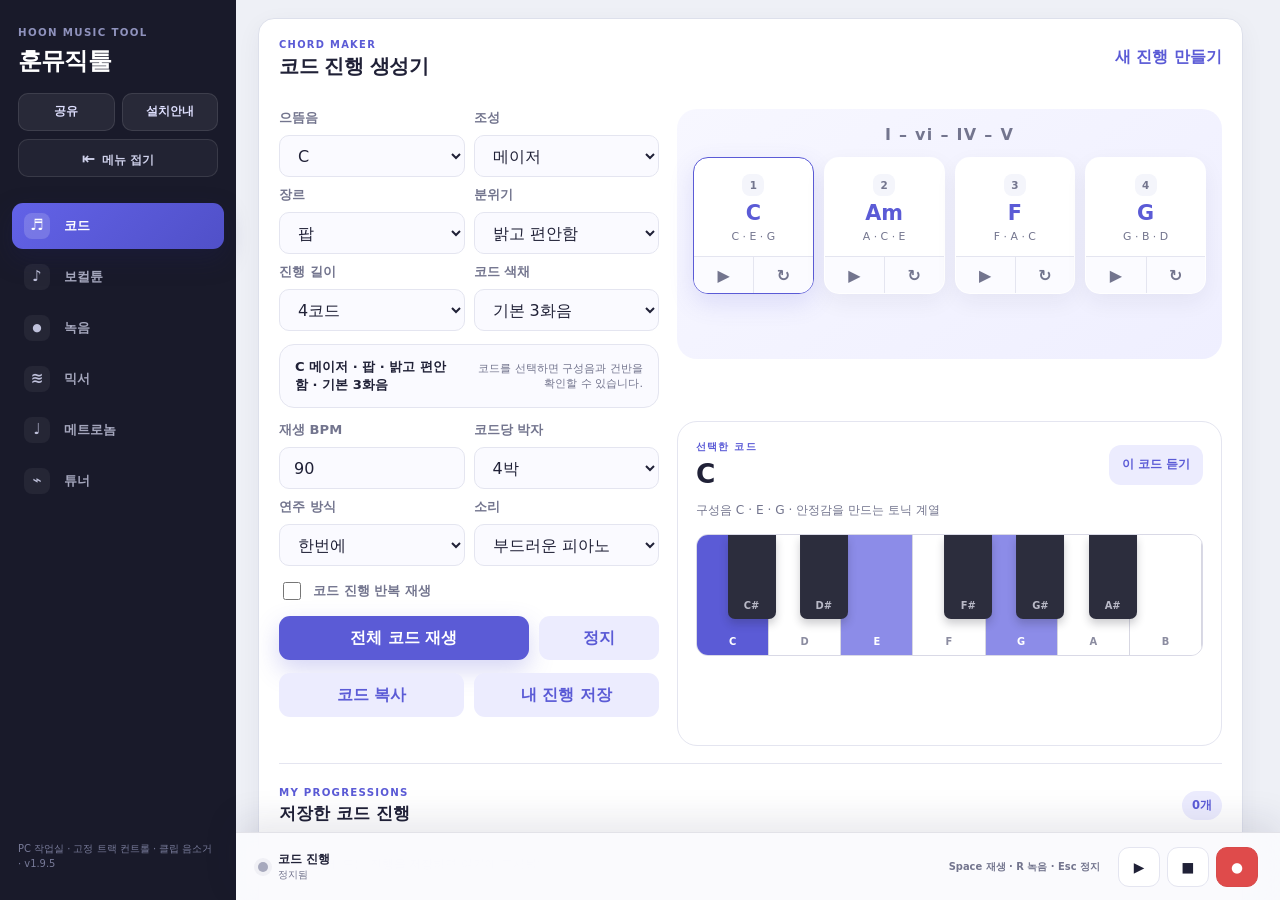
==== commit 4456022f: "Add files via upload" ====
--- a/index.html
+++ b/index.html
@@ -14,7 +14,7 @@
   <link rel="manifest" href="manifest.webmanifest" />
   <link rel="icon" href="icons/icon-192.png" />
   <link rel="apple-touch-icon" href="icons/icon-192.png" />
-  <link rel="stylesheet" href="styles.css?v=1941" />
+  <link rel="stylesheet" href="styles.css?v=1950" />
 </head>
 <body>
   <div class="app-shell">
@@ -480,6 +480,18 @@
           </div>
           <p id="mixerLegacyNotice" class="mixer-legacy-notice" hidden></p>
 
+          <div class="mixer-transport">
+            <div class="mixer-transport-icons" aria-label="믹서 재생 제어">
+              <button id="mixerPlay" class="mixer-transport-icon is-primary" type="button" disabled aria-label="재생" title="재생 · Space"><span aria-hidden="true">▶</span></button>
+              <button id="mixerStop" class="mixer-transport-icon" type="button" disabled aria-label="정지" title="정지 · Esc"><span aria-hidden="true">■</span></button>
+              <button id="mixerCompare" class="mixer-transport-icon mixer-control" type="button" disabled aria-label="원본과 현재 믹스 비교" title="원본과 현재 믹스 비교"><span aria-hidden="true">A/B</span></button>
+            </div>
+            <div class="mixer-seek-wrap">
+              <input id="mixerSeek" class="range mixer-control" type="range" min="0" max="1" step="0.01" value="0" disabled aria-label="믹서 재생 위치" />
+              <div><span id="mixerCurrentTime">00:00</span><span>/</span><span id="mixerDuration">00:00</span></div>
+            </div>
+          </div>
+
           <section class="mixer-editor" aria-label="멀티트랙 파형 편집기">
             <div class="mixer-timeline-tools">
               <div class="mixer-timeline-mode">
@@ -487,12 +499,13 @@
                 <span id="mixerSelectedTrack">트랙을 선택해 주세요</span>
               </div>
               <div class="mixer-timeline-options">
-                <label><span>확대</span><select id="mixerZoom" class="mixer-control" disabled><option value="1">전체</option><option value="1.5">150%</option><option value="2">200%</option><option value="4">400%</option></select></label>
+                <label><span>확대</span><select id="mixerZoom" class="mixer-control" disabled><option value="0.75">75%</option><option value="1" selected>100%</option><option value="1.25">125%</option><option value="1.5">150%</option><option value="2">200%</option><option value="3">300%</option><option value="4">400%</option></select></label>
                 <label><span>스냅</span><select id="mixerSnap" class="mixer-control" disabled><option value="10" selected>10ms</option><option value="50">50ms</option><option value="100">100ms</option></select></label>
               </div>
             </div>
             <div class="mixer-clip-toolbar" aria-label="클립 편집 도구">
               <button id="mixerSplitClip" class="secondary-btn mixer-control" type="button" disabled>분할 <kbd>S</kbd></button>
+              <button id="mixerMuteClip" class="secondary-btn mixer-icon-tool mixer-control" type="button" disabled aria-pressed="false" aria-label="선택 클립 음소거" title="선택 클립 음소거"><span aria-hidden="true">🔇</span><span class="sr-only">클립 음소거</span></button>
               <button id="mixerDeleteClip" class="secondary-btn is-danger mixer-control" type="button" disabled>클립 삭제</button>
               <span class="mixer-tool-divider" aria-hidden="true"></span>
               <button id="mixerLoopStart" class="secondary-btn mixer-control" type="button" disabled>반복 시작</button>
@@ -502,15 +515,14 @@
             </div>
             <div id="mixerTimelineViewport" class="mixer-timeline" aria-label="믹서 트랙 타임라인">
               <div id="mixerTimelineContent" class="mixer-timeline-content">
-                <div class="mixer-timeline-ruler"><span id="mixerRulerStart">0:00</span><span id="mixerRulerMiddle">0:00</span><span id="mixerRulerEnd">0:00</span></div>
-                <div class="mixer-lane"><b>MR</b><div class="mixer-lane-track" data-lane="mr"></div></div>
-                <div class="mixer-lane"><b>VOCAL</b><div class="mixer-lane-track" data-lane="vocal"></div></div>
-                <div id="mixerExtraLanes" class="mixer-extra-lanes"></div>
+                <div class="mixer-timeline-ruler"><span class="mixer-ruler-track-label">TRACK</span><span id="mixerRulerStart">0:00</span><span id="mixerRulerMiddle">0:00</span><span id="mixerRulerEnd">0:00</span></div>
+                <div id="mixerTimelineRows" class="mixer-timeline-rows"></div>
                 <div id="mixerLoopRegion" class="mixer-loop-region" hidden aria-hidden="true"></div>
                 <div id="mixerPlayhead" class="mixer-playhead" aria-hidden="true"><span id="mixerPlayheadTime">00:00</span></div>
               </div>
             </div>
-            <p class="mixer-timeline-help">클립을 좌우로 이동하고, 손잡이로 자르며, 재생선 위치에서 분할할 수 있습니다. 모바일에서는 클립을 길게 누르거나 가로로 밀어 이동합니다.</p>
+            <button id="mixerTimelineResizeHandle" class="mixer-timeline-resize-handle" type="button" aria-label="타임라인 높이 조절" title="위아래로 드래그해 타임라인 높이 조절"><span aria-hidden="true"></span></button>
+            <p class="mixer-timeline-help">트랙 왼쪽의 M·S·▶·● 버튼으로 화면을 내리지 않고 바로 조작합니다. Ctrl+휠은 가로·세로 비례 확대, Shift+휠은 좌우 이동입니다.</p>
             <div class="mixer-clip-inspector" aria-label="선택한 클립 설정">
               <div class="mixer-clip-inspector-title"><strong>선택한 클립</strong><span id="mixerClipInfo">타임라인에서 클립을 선택해 주세요.</span></div>
               <div class="mixer-clip-inspector-grid">
@@ -523,16 +535,6 @@
               </div>
             </div>
           </section>
-
-          <div class="mixer-transport">
-            <button id="mixerPlay" class="primary-btn" type="button" disabled>전체 재생</button>
-            <button id="mixerStop" class="secondary-btn" type="button" disabled>정지</button>
-            <button id="mixerCompare" class="secondary-btn mixer-control" type="button" disabled>원본 비교</button>
-            <div class="mixer-seek-wrap">
-              <input id="mixerSeek" class="range mixer-control" type="range" min="0" max="1" step="0.01" value="0" disabled aria-label="믹서 재생 위치" />
-              <div><span id="mixerCurrentTime">00:00</span><span>/</span><span id="mixerDuration">00:00</span></div>
-            </div>
-          </div>
 
           <div class="mixer-track-quickbar" aria-label="트랙 추가 및 녹음">
             <button id="mixerAddTrack" class="mixer-add-track-btn" type="button" disabled aria-label="빈 트랙 추가" title="빈 트랙 추가">+</button>
@@ -798,14 +800,14 @@
       </div>
       <div class="transport-shortcuts" aria-label="키보드 단축키">Space 재생 · R 녹음 · Esc 정지</div>
       <div class="transport-actions">
-        <button id="transportPlay" type="button" aria-keyshortcuts="Space">재생</button>
-        <button id="transportStop" type="button" aria-keyshortcuts="Escape">정지</button>
-        <button id="transportRecord" class="is-record" type="button" aria-keyshortcuts="R">● 녹음</button>
+        <button id="transportPlay" type="button" aria-keyshortcuts="Space" aria-label="재생" title="재생 · Space">▶</button>
+        <button id="transportStop" type="button" aria-keyshortcuts="Escape" aria-label="정지" title="정지 · Esc">■</button>
+        <button id="transportRecord" class="is-record" type="button" aria-keyshortcuts="R" aria-label="녹음" title="녹음 · R">●</button>
       </div>
     </section>
 
     <footer>
-      <p>PC 작업실 · 간편 트랙 추가 · 구간 녹음 · v1.9.4.1</p>
+      <p>PC 작업실 · 고정 트랙 컨트롤 · 클립 음소거 · v1.9.5</p>
     </footer>
   </div>
 
@@ -849,13 +851,13 @@
     </section>
   </div>
 
-  <script src="core/projects.js?v=1941" defer></script>
-  <script src="core/transport.js?v=1941" defer></script>
-  <script src="core/timeline.js?v=1941" defer></script>
-  <script src="core/edit-history.js?v=1941" defer></script>
-  <script src="core/waveform.js?v=1941" defer></script>
-  <script src="core/mix-renderer.js?v=1941" defer></script>
-  <script src="core/mixer.js?v=1941" defer></script>
-  <script src="app.js?v=1941" defer></script>
+  <script src="core/projects.js?v=1950" defer></script>
+  <script src="core/transport.js?v=1950" defer></script>
+  <script src="core/timeline.js?v=1950" defer></script>
+  <script src="core/edit-history.js?v=1950" defer></script>
+  <script src="core/waveform.js?v=1950" defer></script>
+  <script src="core/mix-renderer.js?v=1950" defer></script>
+  <script src="core/mixer.js?v=1950" defer></script>
+  <script src="app.js?v=1950" defer></script>
 </body>
 </html>
--- a/styles.css
+++ b/styles.css
@@ -3552,3 +3552,251 @@
   .mixer-record-options > label:not(.mixer-check) { grid-template-columns: auto 1fr auto; }
   .mixer-record-options .mixer-overdub-level { grid-column: auto; }
 }
+
+
+/* =========================================================
+   v1.9.5 FIXED TRACK CONTROLS · CLIP MUTE · PROPORTIONAL ZOOM
+   ========================================================= */
+#mixer .mixer-editor {
+  --timeline-zoom: 1;
+  --track-header-width: 132px;
+  --timeline-pad: 12px;
+  --timeline-gap: 8px;
+  --timeline-lane-base: 48px;
+}
+#mixer .mixer-timeline {
+  height: 360px;
+  min-height: 260px;
+  max-height: 78vh;
+  overflow: auto;
+  overscroll-behavior: contain;
+  scrollbar-gutter: stable both-edges;
+}
+#mixer .mixer-timeline-content {
+  align-content: start;
+  min-height: 100%;
+  padding: var(--timeline-pad);
+  transition: width .12s ease;
+}
+.mixer-timeline-rows,
+.mixer-extra-lanes { display: grid; gap: 7px; }
+#mixer .mixer-timeline-ruler {
+  position: sticky;
+  z-index: 9;
+  top: 0;
+  display: grid;
+  grid-template-columns: var(--track-header-width) repeat(3, minmax(0, 1fr));
+  align-items: center;
+  gap: var(--timeline-gap);
+  min-height: 25px;
+  padding-left: 0;
+  background: linear-gradient(90deg, #242638 0 var(--track-header-width), rgba(36,38,56,.96) var(--track-header-width) 100%);
+}
+.mixer-ruler-track-label {
+  position: sticky;
+  z-index: 11;
+  left: 0;
+  display: flex;
+  align-items: center;
+  height: 25px;
+  padding-left: 9px;
+  border-right: 1px solid rgba(255,255,255,.08);
+  color: #d8daea;
+  background: #202232;
+  font-size: .52rem;
+  font-weight: 950;
+  letter-spacing: .12em;
+}
+#mixer .mixer-lane {
+  display: grid;
+  grid-template-columns: var(--track-header-width) minmax(0, 1fr);
+  align-items: stretch;
+  gap: var(--timeline-gap);
+  min-height: calc(var(--timeline-lane-base) * var(--timeline-zoom));
+}
+.mixer-lane-header {
+  position: sticky;
+  z-index: 8;
+  left: 0;
+  display: grid;
+  grid-template-columns: minmax(0, 1fr) auto;
+  grid-template-rows: auto auto;
+  align-content: center;
+  gap: 5px 6px;
+  min-width: 0;
+  padding: 7px 8px;
+  border: 1px solid rgba(255,255,255,.09);
+  border-radius: 9px;
+  color: #f2f3fa;
+  background: #202232;
+  box-shadow: 6px 0 12px rgba(20,21,34,.22);
+}
+.mixer-lane-header.is-selected { border-color: #ffca5c; box-shadow: inset 0 0 0 1px rgba(255,202,92,.3), 6px 0 12px rgba(20,21,34,.25); }
+.mixer-lane-header.is-muted { opacity: .65; }
+.mixer-lane-header.is-solo { border-color: #72d6a0; }
+.mixer-lane-header.is-empty { border-style: dashed; }
+.mixer-lane-name {
+  min-width: 0;
+  padding: 0;
+  border: 0;
+  overflow: hidden;
+  color: inherit;
+  background: transparent;
+  cursor: pointer;
+  font: inherit;
+  font-size: .58rem;
+  font-weight: 950;
+  letter-spacing: .04em;
+  text-align: left;
+  text-overflow: ellipsis;
+  white-space: nowrap;
+}
+.mixer-lane-actions { display: flex; align-items: center; gap: 3px; }
+.mixer-lane-actions button {
+  display: grid;
+  width: 23px;
+  height: 23px;
+  min-width: 23px;
+  min-height: 23px;
+  place-items: center;
+  padding: 0;
+  border: 1px solid rgba(255,255,255,.15);
+  border-radius: 6px;
+  color: #dfe1ef;
+  background: rgba(255,255,255,.055);
+  cursor: pointer;
+  font: inherit;
+  font-size: .54rem;
+  font-weight: 950;
+}
+.mixer-lane-actions button:hover:not(:disabled) { border-color: #9da1c4; background: rgba(255,255,255,.11); }
+.mixer-lane-actions button.is-active { color: #252118; border-color: #ffca5c; background: #ffca5c; }
+.mixer-lane-actions button[data-timeline-action="record"].is-active { color: #fff; border-color: #df4b4b; background: #df4b4b; }
+.mixer-lane-actions button:disabled { opacity: .34; cursor: not-allowed; }
+.mixer-lane-volume {
+  grid-column: 1 / -1;
+  width: 100%;
+  height: 4px;
+  margin: 0;
+  accent-color: #8f92ef;
+}
+#mixer .mixer-lane-track {
+  height: auto;
+  min-height: calc(var(--timeline-lane-base) * var(--timeline-zoom));
+  border: 1px solid rgba(255,255,255,.035);
+}
+#mixer .mixer-timeline-content .mixer-playhead {
+  left: calc(var(--timeline-pad) + var(--track-header-width) + var(--timeline-gap) + (100% - (var(--timeline-pad) * 2) - var(--track-header-width) - var(--timeline-gap)) * var(--mixer-progress, 0));
+}
+#mixer .mixer-loop-region {
+  left: calc(var(--timeline-pad) + var(--track-header-width) + var(--timeline-gap) + (100% - (var(--timeline-pad) * 2) - var(--track-header-width) - var(--timeline-gap)) * var(--loop-start, 0));
+  width: calc((100% - (var(--timeline-pad) * 2) - var(--track-header-width) - var(--timeline-gap)) * var(--loop-size, 0));
+}
+.mixer-timeline-resize-handle {
+  display: grid;
+  width: 100%;
+  height: 15px;
+  place-items: center;
+  padding: 0;
+  border: 0;
+  border-top: 1px solid #d8d9e5;
+  color: transparent;
+  background: #f1f2f8;
+  cursor: ns-resize;
+  touch-action: none;
+}
+.mixer-timeline-resize-handle span { width: 42px; height: 4px; border-radius: 999px; background: #b9bbcc; }
+.mixer-timeline-resize-handle:hover span,
+body.is-resizing-mixer-timeline .mixer-timeline-resize-handle span { background: #777bdd; }
+body.is-resizing-mixer-timeline { cursor: ns-resize; user-select: none; }
+
+.mixer-transport {
+  grid-template-columns: auto minmax(260px, 1fr);
+  gap: 9px;
+}
+.mixer-transport-icons { display: flex; align-items: center; gap: 5px; }
+.mixer-transport-icon {
+  display: grid;
+  width: 38px;
+  height: 38px;
+  min-width: 38px;
+  min-height: 38px;
+  place-items: center;
+  padding: 0;
+  border: 1px solid var(--line);
+  border-radius: 10px;
+  color: var(--text);
+  background: #fff;
+  cursor: pointer;
+  font: inherit;
+  font-size: .74rem;
+  font-weight: 950;
+}
+.mixer-transport-icon.is-primary { color: #fff; border-color: var(--accent); background: var(--accent); }
+.mixer-transport-icon.is-primary.is-playing { border-color: #4b4cc1; background: #4b4cc1; }
+.mixer-transport-icon.is-active { color: #594414; border-color: #efc35f; background: #fff0bd; }
+.mixer-transport-icon:disabled { opacity: .4; cursor: not-allowed; }
+.mixer-icon-tool { min-width: 38px !important; padding-inline: 0 !important; }
+.mixer-icon-tool.is-active { color: #fff !important; border-color: #b94055 !important; background: #c4475c !important; }
+
+.mixer-clip.is-muted {
+  opacity: .48;
+  filter: grayscale(.72);
+  background-image: repeating-linear-gradient(135deg, rgba(0,0,0,.18) 0 7px, rgba(255,255,255,.04) 7px 14px);
+}
+.mixer-clip-mute {
+  position: relative;
+  z-index: 6;
+  display: grid;
+  width: 22px;
+  height: 22px;
+  min-width: 22px;
+  margin-left: 4px;
+  place-items: center;
+  padding: 0;
+  border: 1px solid rgba(255,255,255,.34);
+  border-radius: 6px;
+  color: #fff;
+  background: rgba(18,19,32,.58);
+  cursor: pointer;
+  font: inherit;
+  font-size: .48rem;
+  font-weight: 950;
+}
+.mixer-clip.is-muted .mixer-clip-mute { color: #2c2530; border-color: #ffca5c; background: #ffca5c; }
+.mixer-clip-mute:hover { background: rgba(18,19,32,.86); }
+
+@media (min-width: 900px) {
+  .transport-actions { grid-template-columns: repeat(3, 42px); }
+  .transport-actions button { width: 42px; min-width: 42px; padding: 0; font-size: .86rem; }
+}
+
+@media (max-width: 899px) {
+  #mixer .mixer-editor { --track-header-width: 112px; --timeline-pad: 9px; --timeline-gap: 6px; --timeline-lane-base: 46px; }
+  #mixer .mixer-timeline { height: 300px; min-height: 220px; max-height: 72vh; }
+  .mixer-lane-header { padding: 6px; }
+  .mixer-lane-actions { gap: 2px; }
+  .mixer-lane-actions button { width: 21px; height: 21px; min-width: 21px; min-height: 21px; }
+  .mixer-lane-actions button[data-timeline-action="preview"] { display: none; }
+  .mixer-transport { grid-template-columns: 1fr; }
+  .mixer-transport-icons { justify-content: center; }
+  .mixer-seek-wrap { grid-column: auto; }
+  .mixer-clip-mute { width: 24px; height: 24px; min-width: 24px; }
+}
+
+@media (max-width: 520px) {
+  #mixer .mixer-editor { --track-header-width: 96px; }
+  .mixer-lane-name { font-size: .52rem; }
+  .mixer-lane-actions button { width: 20px; height: 20px; min-width: 20px; min-height: 20px; font-size: .48rem; }
+  .mixer-lane-actions button[data-timeline-action="preview"] { display: none; }
+  .mixer-clip-toolbar { grid-template-columns: repeat(3, minmax(0, 1fr)); }
+  .mixer-icon-tool { width: 100% !important; }
+}
+
+#mixer .mixer-transport {
+  margin: 10px 0 8px;
+  padding: 7px 9px;
+  border: 1px solid #dedfeb;
+  border-radius: 12px;
+  background: #fbfbfe;
+}
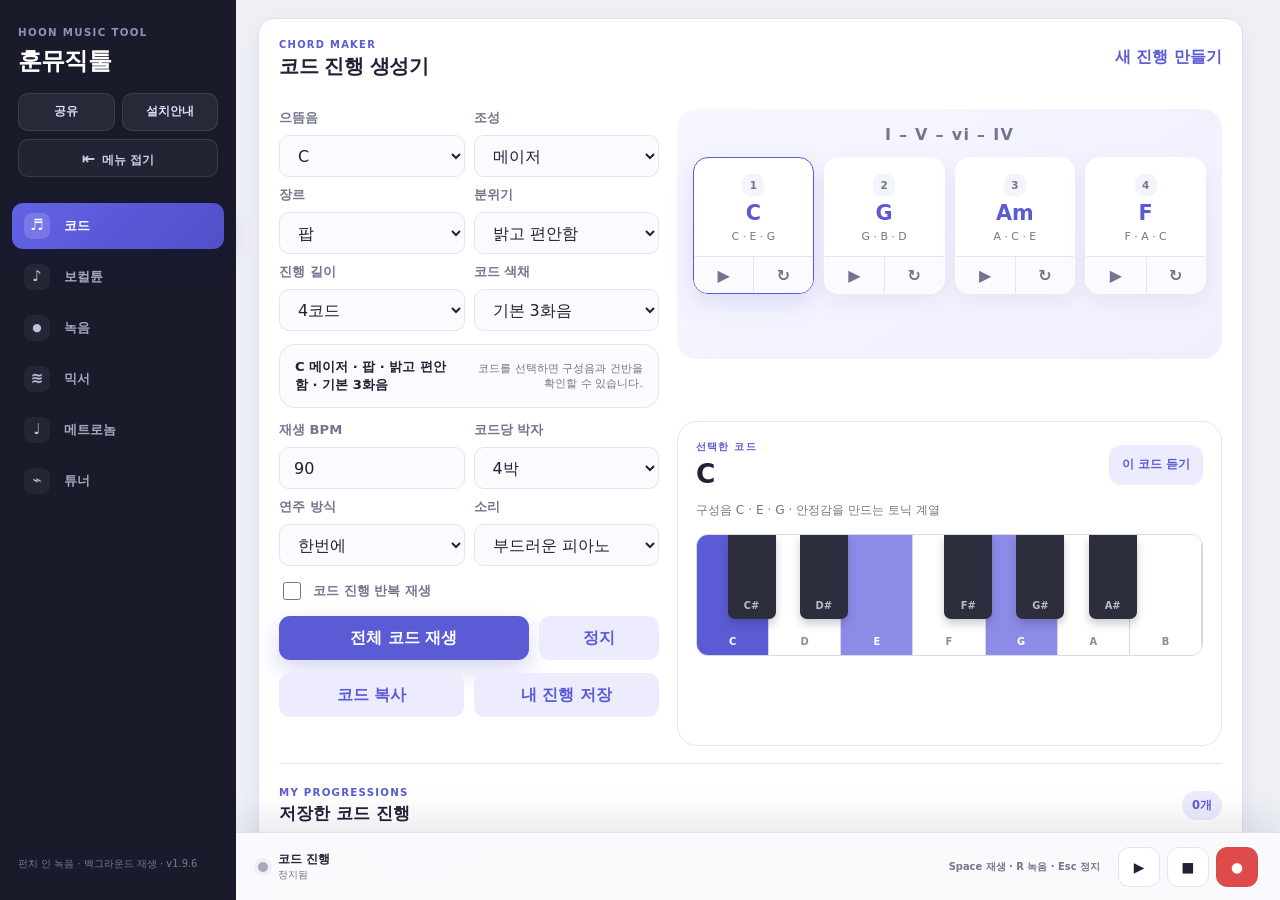
==== commit 71d56570: "Add files via upload" ====
--- a/index.html
+++ b/index.html
@@ -14,7 +14,7 @@
   <link rel="manifest" href="manifest.webmanifest" />
   <link rel="icon" href="icons/icon-192.png" />
   <link rel="apple-touch-icon" href="icons/icon-192.png" />
-  <link rel="stylesheet" href="styles.css?v=1950" />
+  <link rel="stylesheet" href="styles.css?v=1960" />
 </head>
 <body>
   <div class="app-shell">
@@ -550,9 +550,13 @@
             </div>
           </div>
           <div id="mixerRecordOptions" class="mixer-record-options" hidden>
-            <label><span>녹음 시작 위치</span><input id="mixerRecordStartPosition" type="number" min="0" step="0.01" value="0" disabled /><em>초</em></label>
+            <label><span>녹음 방식</span><select id="mixerRecordMode" disabled><option value="manual">재생선부터 녹음</option><option value="punch">구간 펀치 인</option></select></label>
+            <label><span>시작 위치</span><input id="mixerRecordStartPosition" type="number" min="0" step="0.01" value="0" disabled /><em>초</em></label>
+            <label hidden><span>종료 위치</span><input id="mixerRecordEndPosition" type="number" min="0" step="0.01" value="0" disabled /><em>초</em></label>
             <button id="mixerRecordUsePlayhead" class="secondary-btn" type="button" disabled>현재 재생선</button>
-            <label class="mixer-check"><input id="mixerOverdubCountIn" type="checkbox" checked disabled /><span>3초 카운트인</span></label>
+            <button id="mixerRecordUseLoop" class="secondary-btn" hidden type="button" disabled>반복 구간 사용</button>
+            <label hidden><span>겹침 처리</span><select id="mixerPunchOverlap" disabled><option value="keep">기존 클립 유지</option><option value="mute">겹친 클립 음소거</option><option value="replace">겹친 구간 교체</option></select></label>
+            <label class="mixer-check"><input id="mixerOverdubCountIn" type="checkbox" checked disabled /><span>3초 프리롤·카운트인</span></label>
             <div class="mixer-overdub-level" aria-label="추가 녹음 입력 레벨"><span id="mixerOverdubLevel"></span></div>
           </div>
 
@@ -807,7 +811,7 @@
     </section>
 
     <footer>
-      <p>PC 작업실 · 고정 트랙 컨트롤 · 클립 음소거 · v1.9.5</p>
+      <p>펀치 인 녹음 · 백그라운드 재생 · v1.9.6</p>
     </footer>
   </div>
 
@@ -851,13 +855,13 @@
     </section>
   </div>
 
-  <script src="core/projects.js?v=1950" defer></script>
-  <script src="core/transport.js?v=1950" defer></script>
-  <script src="core/timeline.js?v=1950" defer></script>
-  <script src="core/edit-history.js?v=1950" defer></script>
-  <script src="core/waveform.js?v=1950" defer></script>
-  <script src="core/mix-renderer.js?v=1950" defer></script>
-  <script src="core/mixer.js?v=1950" defer></script>
-  <script src="app.js?v=1950" defer></script>
+  <script src="core/projects.js?v=1960" defer></script>
+  <script src="core/transport.js?v=1960" defer></script>
+  <script src="core/timeline.js?v=1960" defer></script>
+  <script src="core/edit-history.js?v=1960" defer></script>
+  <script src="core/waveform.js?v=1960" defer></script>
+  <script src="core/mix-renderer.js?v=1960" defer></script>
+  <script src="core/mixer.js?v=1960" defer></script>
+  <script src="app.js?v=1960" defer></script>
 </body>
 </html>
--- a/styles.css
+++ b/styles.css
@@ -3555,10 +3555,11 @@
 
 
 /* =========================================================
-   v1.9.5 FIXED TRACK CONTROLS · CLIP MUTE · PROPORTIONAL ZOOM
+   v1.9.6 PUNCH IN · BACKGROUND PLAYBACK · RESPONSIVE TRACK SCALE
    ========================================================= */
 #mixer .mixer-editor {
   --timeline-zoom: 1;
+  --timeline-lane-scale: 1;
   --track-header-width: 132px;
   --timeline-pad: 12px;
   --timeline-gap: 8px;
@@ -3612,7 +3613,7 @@
   grid-template-columns: var(--track-header-width) minmax(0, 1fr);
   align-items: stretch;
   gap: var(--timeline-gap);
-  min-height: calc(var(--timeline-lane-base) * var(--timeline-zoom));
+  min-height: calc(var(--timeline-lane-base) * var(--timeline-lane-scale));
 }
 .mixer-lane-header {
   position: sticky;
@@ -3682,7 +3683,7 @@
 }
 #mixer .mixer-lane-track {
   height: auto;
-  min-height: calc(var(--timeline-lane-base) * var(--timeline-zoom));
+  min-height: calc(var(--timeline-lane-base) * var(--timeline-lane-scale));
   border: 1px solid rgba(255,255,255,.035);
 }
 #mixer .mixer-timeline-content .mixer-playhead {
@@ -3800,3 +3801,34 @@
   border-radius: 12px;
   background: #fbfbfe;
 }
+
+
+/* v1.9.6 punch-in recording and responsive timeline density */
+.mixer-record-options {
+  grid-template-columns: repeat(3, minmax(150px, 1fr));
+}
+.mixer-record-options > label[hidden],
+#mixerRecordUseLoop[hidden] { display: none !important; }
+.mixer-record-options select {
+  width: 100%;
+  min-height: 34px;
+  padding: 6px 30px 6px 8px;
+  border: 1px solid #dfe1eb;
+  border-radius: 9px;
+  background: #fff;
+  font-size: .64rem;
+}
+#mixer .mixer-editor[data-zoom-density="compact"] .mixer-lane-header { padding-block: 4px; gap: 3px 5px; }
+#mixer .mixer-editor[data-zoom-density="compact"] .mixer-lane-name { font-size: .52rem; }
+#mixer .mixer-editor[data-zoom-density="compact"] .mixer-lane-actions button { width: 20px; height: 20px; min-width: 20px; min-height: 20px; }
+#mixer .mixer-editor[data-zoom-density="large"] .mixer-lane-header { padding: 10px; gap: 7px; }
+#mixer .mixer-editor[data-zoom-density="large"] .mixer-lane-name { font-size: .68rem; }
+#mixer .mixer-editor[data-zoom-density="large"] .mixer-lane-actions button { width: 27px; height: 27px; min-width: 27px; min-height: 27px; font-size: .62rem; }
+#mixer .mixer-editor[data-zoom-density="large"] .mixer-lane-volume { height: 6px; }
+@media (max-width: 899px) {
+  .mixer-record-options { grid-template-columns: repeat(2, minmax(130px, 1fr)); }
+}
+@media (max-width: 560px) {
+  .mixer-record-options { grid-template-columns: 1fr; }
+  .mixer-record-options > label:not(.mixer-check) { grid-template-columns: 86px minmax(0, 1fr) auto; }
+}
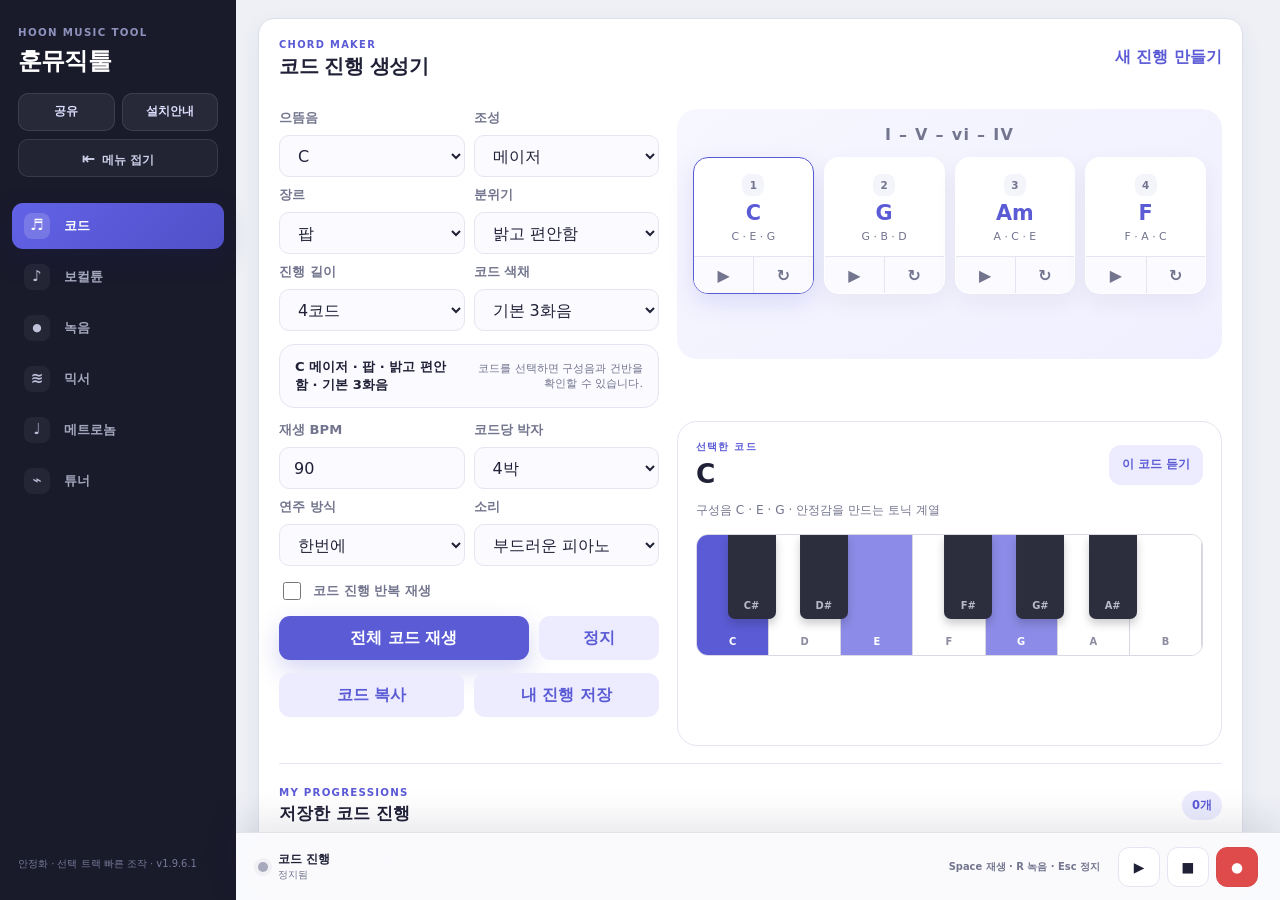
==== commit 3762b18a: "Add files via upload" ====
--- a/index.html
+++ b/index.html
@@ -14,7 +14,7 @@
   <link rel="manifest" href="manifest.webmanifest" />
   <link rel="icon" href="icons/icon-192.png" />
   <link rel="apple-touch-icon" href="icons/icon-192.png" />
-  <link rel="stylesheet" href="styles.css?v=1960" />
+  <link rel="stylesheet" href="styles.css?v=1961" />
 </head>
 <body>
   <div class="app-shell">
@@ -447,6 +447,7 @@
             </div>
             <div class="mixer-heading-status">
               <span id="mixerSaveState" class="mixer-save-state" data-state="saved">저장됨</span>
+              <button id="mixerSaveRetry" class="mixer-save-retry" type="button" hidden>다시 저장</button>
               <span id="mixerStatusBadge" class="mixer-status-badge" data-mode="idle">준비</span>
             </div>
           </div>
@@ -536,6 +537,26 @@
             </div>
           </section>
 
+          <section id="mixerQuickTrackInspector" class="mixer-quick-track-inspector" aria-label="선택한 트랙 빠른 조작">
+            <div class="mixer-quick-track-heading">
+              <div>
+                <span class="mixer-track-kicker">SELECTED TRACK</span>
+                <strong id="mixerQuickTrackName">트랙을 선택해 주세요</strong>
+              </div>
+              <div class="mixer-quick-track-actions">
+                <button id="mixerQuickPreview" type="button" disabled aria-label="선택 트랙만 재생" title="선택 트랙만 재생">▶</button>
+                <button id="mixerQuickMute" type="button" disabled aria-pressed="false" title="트랙 음소거">M</button>
+                <button id="mixerQuickSolo" type="button" disabled aria-pressed="false" title="트랙 솔로">S</button>
+                <button id="mixerQuickRecord" class="is-record" type="button" disabled title="선택한 추가 트랙에 녹음">●</button>
+              </div>
+            </div>
+            <div class="mixer-quick-track-controls">
+              <label><span>음량 <output id="mixerQuickVolumeValue">100%</output></span><input id="mixerQuickVolume" type="range" min="0" max="150" step="1" value="100" disabled /></label>
+              <label><span>팬 <output id="mixerQuickPanValue">C</output></span><input id="mixerQuickPan" type="range" min="-100" max="100" step="1" value="0" disabled /></label>
+              <label><span>위치 <output id="mixerQuickOffsetValue">0ms</output></span><input id="mixerQuickOffset" type="range" min="-1000" max="1000" step="10" value="0" disabled /></label>
+            </div>
+          </section>
+
           <div class="mixer-track-quickbar" aria-label="트랙 추가 및 녹음">
             <button id="mixerAddTrack" class="mixer-add-track-btn" type="button" disabled aria-label="빈 트랙 추가" title="빈 트랙 추가">+</button>
             <div class="mixer-track-quick-status">
@@ -560,7 +581,9 @@
             <div class="mixer-overdub-level" aria-label="추가 녹음 입력 레벨"><span id="mixerOverdubLevel"></span></div>
           </div>
 
-          <div class="mixer-track-grid">
+          <details id="mixerDetailedTracks" class="mixer-detailed-tracks">
+            <summary><span>세부 트랙 설정</span><small>자르기 · 페이드 · 숫자 정밀 조정</small></summary>
+            <div class="mixer-track-grid">
             <article id="mixerMrRow" class="mixer-track-card is-mr is-unavailable">
               <header>
                 <div><span class="mixer-track-kicker">BACKING TRACK</span><strong>MR 트랙</strong></div>
@@ -625,6 +648,7 @@
           </div>
 
           <div id="mixerExtraTrackGrid" class="mixer-extra-track-grid" aria-live="polite"></div>
+          </details>
 
           <section class="mixer-export-panel" aria-labelledby="mixer-export-title">
             <div class="mixer-subheading">
@@ -811,7 +835,7 @@
     </section>
 
     <footer>
-      <p>펀치 인 녹음 · 백그라운드 재생 · v1.9.6</p>
+      <p>안정화 · 선택 트랙 빠른 조작 · v1.9.6.1</p>
     </footer>
   </div>
 
@@ -855,13 +879,13 @@
     </section>
   </div>
 
-  <script src="core/projects.js?v=1960" defer></script>
-  <script src="core/transport.js?v=1960" defer></script>
-  <script src="core/timeline.js?v=1960" defer></script>
-  <script src="core/edit-history.js?v=1960" defer></script>
-  <script src="core/waveform.js?v=1960" defer></script>
-  <script src="core/mix-renderer.js?v=1960" defer></script>
-  <script src="core/mixer.js?v=1960" defer></script>
-  <script src="app.js?v=1960" defer></script>
+  <script src="core/projects.js?v=1961" defer></script>
+  <script src="core/transport.js?v=1961" defer></script>
+  <script src="core/timeline.js?v=1961" defer></script>
+  <script src="core/edit-history.js?v=1961" defer></script>
+  <script src="core/waveform.js?v=1961" defer></script>
+  <script src="core/mix-renderer.js?v=1961" defer></script>
+  <script src="core/mixer.js?v=1961" defer></script>
+  <script src="app.js?v=1961" defer></script>
 </body>
 </html>
--- a/styles.css
+++ b/styles.css
@@ -3832,3 +3832,181 @@
   .mixer-record-options { grid-template-columns: 1fr; }
   .mixer-record-options > label:not(.mixer-check) { grid-template-columns: 86px minmax(0, 1fr) auto; }
 }
+
+
+/* v1.9.6.1 stability + compact mixer workflow */
+.mixer-heading-status {
+  display: flex;
+  align-items: center;
+  justify-content: flex-end;
+  gap: 7px;
+  flex-wrap: wrap;
+}
+
+.mixer-save-retry {
+  min-height: 28px;
+  padding: 4px 9px;
+  border: 1px solid rgba(255, 150, 150, 0.35);
+  border-radius: 999px;
+  background: rgba(255, 88, 88, 0.12);
+  color: inherit;
+  font: inherit;
+  font-size: 0.76rem;
+  font-weight: 800;
+  cursor: pointer;
+}
+
+.mixer-save-retry:hover { transform: translateY(-1px); }
+
+.mixer-quick-track-inspector {
+  position: sticky;
+  top: 68px;
+  z-index: 18;
+  display: grid;
+  grid-template-columns: minmax(190px, 0.78fr) minmax(420px, 1.8fr);
+  gap: 14px;
+  align-items: center;
+  margin: 12px 0 10px;
+  padding: 11px 13px;
+  border: 1px solid var(--border, rgba(255,255,255,.12));
+  border-radius: 14px;
+  background: color-mix(in srgb, var(--card, #141419) 92%, transparent);
+  box-shadow: 0 12px 30px rgba(0,0,0,.2);
+  backdrop-filter: blur(14px);
+}
+
+.mixer-quick-track-heading {
+  min-width: 0;
+  display: flex;
+  align-items: center;
+  justify-content: space-between;
+  gap: 10px;
+}
+
+.mixer-quick-track-heading > div:first-child {
+  min-width: 0;
+  display: grid;
+  gap: 2px;
+}
+
+#mixerQuickTrackName {
+  overflow: hidden;
+  text-overflow: ellipsis;
+  white-space: nowrap;
+}
+
+.mixer-quick-track-actions {
+  display: flex;
+  gap: 5px;
+  flex: 0 0 auto;
+}
+
+.mixer-quick-track-actions button {
+  width: 32px;
+  min-width: 32px;
+  height: 30px;
+  padding: 0;
+  border: 1px solid var(--border, rgba(255,255,255,.12));
+  border-radius: 8px;
+  background: rgba(255,255,255,.045);
+  color: inherit;
+  font: inherit;
+  font-size: .76rem;
+  font-weight: 900;
+  cursor: pointer;
+}
+
+.mixer-quick-track-actions button.is-active,
+.mixer-quick-track-actions button[aria-pressed="true"] {
+  border-color: rgba(154, 106, 255, .72);
+  background: rgba(124, 76, 255, .22);
+}
+
+.mixer-quick-track-actions button.is-record {
+  color: #ff7777;
+}
+
+.mixer-quick-track-actions button:disabled,
+.mixer-quick-track-controls input:disabled {
+  opacity: .42;
+  cursor: not-allowed;
+}
+
+.mixer-quick-track-controls {
+  display: grid;
+  grid-template-columns: repeat(3, minmax(120px, 1fr));
+  gap: 12px;
+  align-items: center;
+}
+
+.mixer-quick-track-controls label {
+  min-width: 0;
+  display: grid;
+  grid-template-columns: minmax(72px, auto) minmax(88px, 1fr);
+  gap: 8px;
+  align-items: center;
+  font-size: .78rem;
+  font-weight: 700;
+}
+
+.mixer-quick-track-controls label > span {
+  display: inline-flex;
+  align-items: center;
+  justify-content: space-between;
+  gap: 6px;
+  white-space: nowrap;
+}
+
+.mixer-quick-track-controls output {
+  font-variant-numeric: tabular-nums;
+  opacity: .76;
+}
+
+.mixer-quick-track-controls input[type="range"] {
+  width: 100%;
+  min-width: 82px;
+}
+
+.mixer-detailed-tracks {
+  margin-top: 12px;
+  border: 1px solid var(--border, rgba(255,255,255,.12));
+  border-radius: 14px;
+  background: rgba(255,255,255,.018);
+  overflow: clip;
+}
+
+.mixer-detailed-tracks > summary {
+  min-height: 46px;
+  display: flex;
+  align-items: center;
+  justify-content: space-between;
+  gap: 12px;
+  padding: 10px 13px;
+  cursor: pointer;
+  font-weight: 850;
+  list-style: none;
+}
+
+.mixer-detailed-tracks > summary::-webkit-details-marker { display: none; }
+.mixer-detailed-tracks > summary::after { content: "＋"; font-size: 1rem; opacity: .7; }
+.mixer-detailed-tracks[open] > summary::after { content: "－"; }
+.mixer-detailed-tracks > summary small { margin-left: auto; font-size: .74rem; font-weight: 650; opacity: .62; }
+.mixer-detailed-tracks > .mixer-track-grid { margin: 0; padding: 0 12px 12px; }
+.mixer-detailed-tracks > .mixer-extra-track-grid { padding: 0 12px 12px; }
+
+@media (max-width: 980px) {
+  .mixer-quick-track-inspector {
+    position: static;
+    grid-template-columns: 1fr;
+    gap: 10px;
+  }
+  .mixer-quick-track-controls { grid-template-columns: 1fr; gap: 8px; }
+}
+
+@media (max-width: 640px) {
+  .mixer-quick-track-inspector { padding: 10px; border-radius: 12px; }
+  .mixer-quick-track-heading { align-items: flex-start; }
+  .mixer-quick-track-actions button { width: 30px; min-width: 30px; height: 29px; }
+  .mixer-quick-track-controls label { grid-template-columns: 76px 1fr; }
+  .mixer-detailed-tracks > summary small { display: none; }
+}
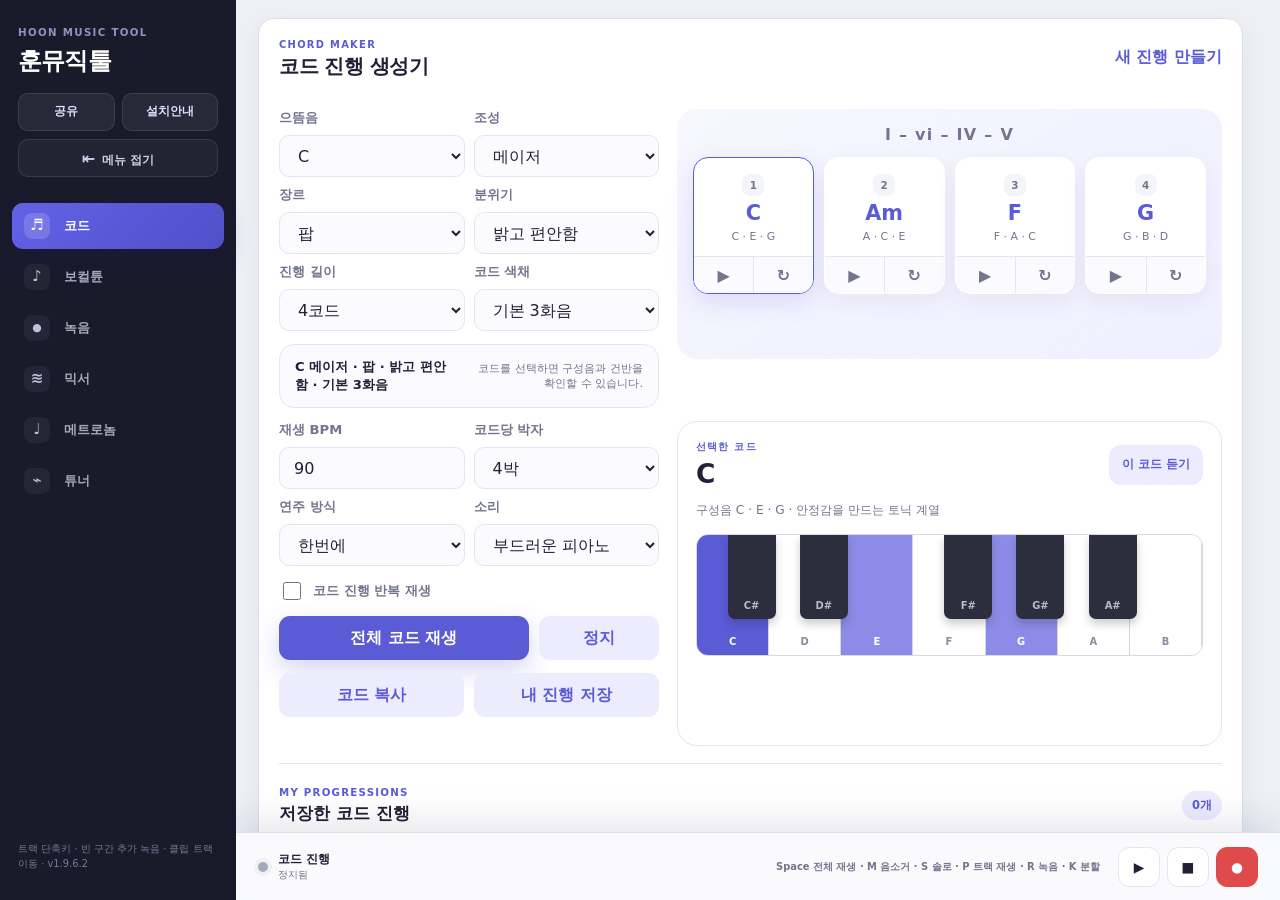
==== commit bec02480: "Add files via upload" ====
--- a/index.html
+++ b/index.html
@@ -14,7 +14,7 @@
   <link rel="manifest" href="manifest.webmanifest" />
   <link rel="icon" href="icons/icon-192.png" />
   <link rel="apple-touch-icon" href="icons/icon-192.png" />
-  <link rel="stylesheet" href="styles.css?v=1961" />
+  <link rel="stylesheet" href="styles.css?v=1962" />
 </head>
 <body>
   <div class="app-shell">
@@ -505,7 +505,7 @@
               </div>
             </div>
             <div class="mixer-clip-toolbar" aria-label="클립 편집 도구">
-              <button id="mixerSplitClip" class="secondary-btn mixer-control" type="button" disabled>분할 <kbd>S</kbd></button>
+              <button id="mixerSplitClip" class="secondary-btn mixer-control" type="button" disabled aria-keyshortcuts="K" title="선택 클립 분할 · K">분할 <kbd>K</kbd></button>
               <button id="mixerMuteClip" class="secondary-btn mixer-icon-tool mixer-control" type="button" disabled aria-pressed="false" aria-label="선택 클립 음소거" title="선택 클립 음소거"><span aria-hidden="true">🔇</span><span class="sr-only">클립 음소거</span></button>
               <button id="mixerDeleteClip" class="secondary-btn is-danger mixer-control" type="button" disabled>클립 삭제</button>
               <span class="mixer-tool-divider" aria-hidden="true"></span>
@@ -523,7 +523,7 @@
               </div>
             </div>
             <button id="mixerTimelineResizeHandle" class="mixer-timeline-resize-handle" type="button" aria-label="타임라인 높이 조절" title="위아래로 드래그해 타임라인 높이 조절"><span aria-hidden="true"></span></button>
-            <p class="mixer-timeline-help">트랙 왼쪽의 M·S·▶·● 버튼으로 화면을 내리지 않고 바로 조작합니다. Ctrl+휠은 가로·세로 비례 확대, Shift+휠은 좌우 이동입니다.</p>
+            <p class="mixer-timeline-help">선택 트랙 단축키: M 음소거 · S 솔로 · P 트랙만 재생 · R 녹음 · K 클립 분할. 클립은 위아래로 드래그해 다른 트랙으로 옮길 수 있습니다.</p>
             <div class="mixer-clip-inspector" aria-label="선택한 클립 설정">
               <div class="mixer-clip-inspector-title"><strong>선택한 클립</strong><span id="mixerClipInfo">타임라인에서 클립을 선택해 주세요.</span></div>
               <div class="mixer-clip-inspector-grid">
@@ -544,10 +544,10 @@
                 <strong id="mixerQuickTrackName">트랙을 선택해 주세요</strong>
               </div>
               <div class="mixer-quick-track-actions">
-                <button id="mixerQuickPreview" type="button" disabled aria-label="선택 트랙만 재생" title="선택 트랙만 재생">▶</button>
-                <button id="mixerQuickMute" type="button" disabled aria-pressed="false" title="트랙 음소거">M</button>
-                <button id="mixerQuickSolo" type="button" disabled aria-pressed="false" title="트랙 솔로">S</button>
-                <button id="mixerQuickRecord" class="is-record" type="button" disabled title="선택한 추가 트랙에 녹음">●</button>
+                <button id="mixerQuickPreview" type="button" disabled aria-keyshortcuts="P" aria-label="선택 트랙만 재생" title="선택 트랙만 재생 · P">▶</button>
+                <button id="mixerQuickMute" type="button" disabled aria-keyshortcuts="M" aria-pressed="false" title="트랙 음소거 · M">M</button>
+                <button id="mixerQuickSolo" type="button" disabled aria-keyshortcuts="S" aria-pressed="false" title="트랙 솔로 · S">S</button>
+                <button id="mixerQuickRecord" class="is-record" type="button" disabled aria-keyshortcuts="R" title="선택한 추가 트랙에 녹음 · R">●</button>
               </div>
             </div>
             <div class="mixer-quick-track-controls">
@@ -826,7 +826,7 @@
           <span id="transportStatus">대기 중</span>
         </div>
       </div>
-      <div class="transport-shortcuts" aria-label="키보드 단축키">Space 재생 · R 녹음 · Esc 정지</div>
+      <div class="transport-shortcuts" aria-label="키보드 단축키">Space 전체 재생 · M 음소거 · S 솔로 · P 트랙 재생 · R 녹음 · K 분할</div>
       <div class="transport-actions">
         <button id="transportPlay" type="button" aria-keyshortcuts="Space" aria-label="재생" title="재생 · Space">▶</button>
         <button id="transportStop" type="button" aria-keyshortcuts="Escape" aria-label="정지" title="정지 · Esc">■</button>
@@ -835,7 +835,7 @@
     </section>
 
     <footer>
-      <p>안정화 · 선택 트랙 빠른 조작 · v1.9.6.1</p>
+      <p>트랙 단축키 · 빈 구간 추가 녹음 · 클립 트랙 이동 · v1.9.6.2</p>
     </footer>
   </div>
 
@@ -879,13 +879,13 @@
     </section>
   </div>
 
-  <script src="core/projects.js?v=1961" defer></script>
-  <script src="core/transport.js?v=1961" defer></script>
-  <script src="core/timeline.js?v=1961" defer></script>
-  <script src="core/edit-history.js?v=1961" defer></script>
-  <script src="core/waveform.js?v=1961" defer></script>
-  <script src="core/mix-renderer.js?v=1961" defer></script>
-  <script src="core/mixer.js?v=1961" defer></script>
-  <script src="app.js?v=1961" defer></script>
+  <script src="core/projects.js?v=1962" defer></script>
+  <script src="core/transport.js?v=1962" defer></script>
+  <script src="core/timeline.js?v=1962" defer></script>
+  <script src="core/edit-history.js?v=1962" defer></script>
+  <script src="core/waveform.js?v=1962" defer></script>
+  <script src="core/mix-renderer.js?v=1962" defer></script>
+  <script src="core/mixer.js?v=1962" defer></script>
+  <script src="app.js?v=1962" defer></script>
 </body>
 </html>
--- a/styles.css
+++ b/styles.css
@@ -3834,7 +3834,7 @@
 }
 
 
-/* v1.9.6.1 stability + compact mixer workflow */
+/* v1.9.6.2 stability + compact mixer workflow */
 .mixer-heading-status {
   display: flex;
   align-items: center;
@@ -4010,3 +4010,22 @@
   .mixer-quick-track-controls label { grid-template-columns: 76px 1fr; }
   .mixer-detailed-tracks > summary small { display: none; }
 }
+
+/* =========================================================
+   v1.9.6.2 TRACK SHORTCUTS + CROSS-TRACK CLIP DRAG
+   ========================================================= */
+.mixer-lane-track.is-clip-drop-target {
+  outline: 2px solid rgba(87, 89, 223, .72);
+  outline-offset: -2px;
+  background: linear-gradient(90deg, rgba(87, 89, 223, .12), rgba(87, 89, 223, .035));
+}
+.mixer-clip.is-dragging {
+  pointer-events: none;
+  filter: drop-shadow(0 9px 14px rgba(30, 31, 60, .24));
+}
+.mixer-shortcut-note {
+  color: var(--muted);
+  font-size: .58rem;
+  font-weight: 750;
+  white-space: nowrap;
+}
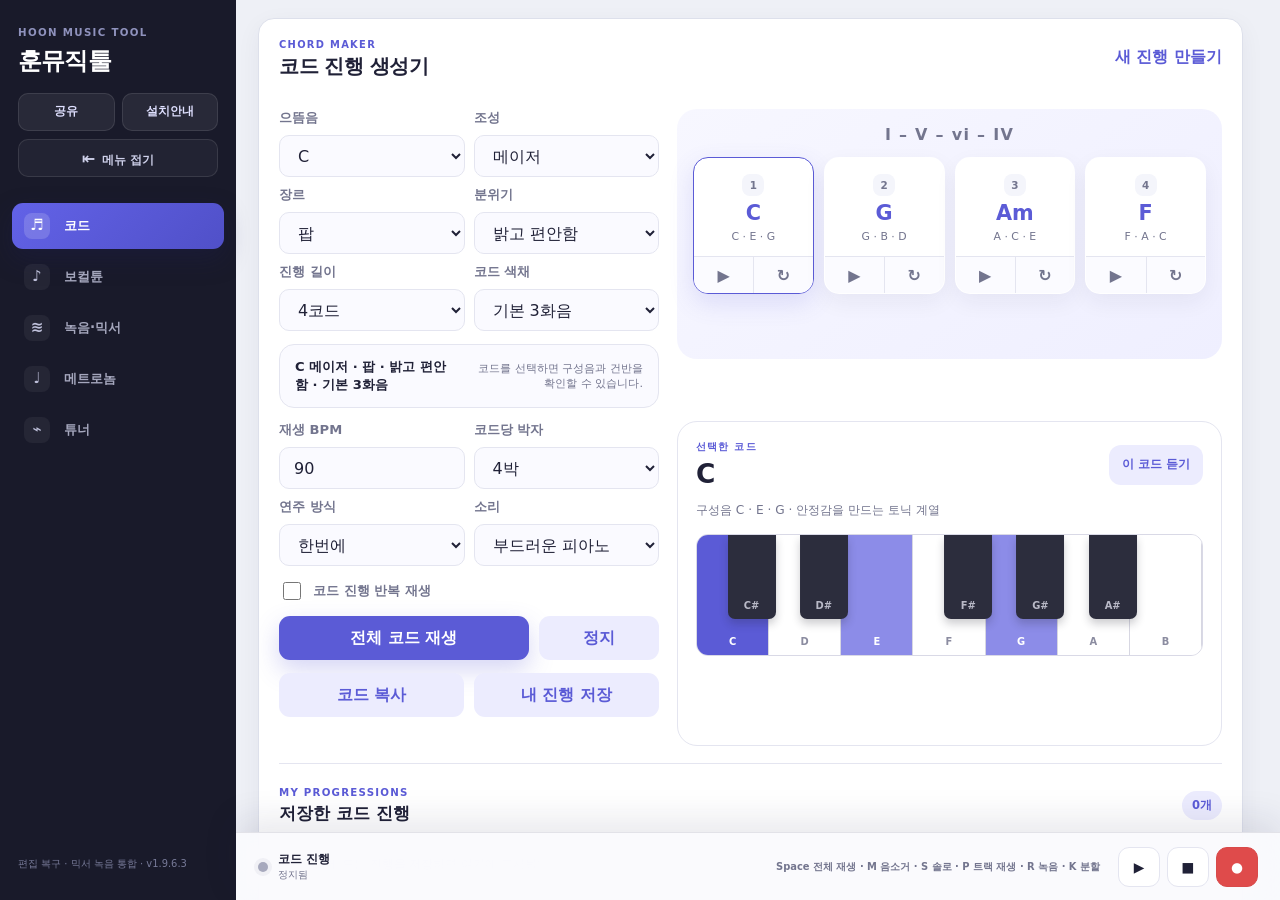
==== commit 4cbb317c: "Add files via upload" ====
--- a/index.html
+++ b/index.html
@@ -14,7 +14,7 @@
   <link rel="manifest" href="manifest.webmanifest" />
   <link rel="icon" href="icons/icon-192.png" />
   <link rel="apple-touch-icon" href="icons/icon-192.png" />
-  <link rel="stylesheet" href="styles.css?v=1962" />
+  <link rel="stylesheet" href="styles.css?v=1963" />
 </head>
 <body>
   <div class="app-shell">
@@ -43,8 +43,7 @@
     <nav class="tabs" aria-label="주요 기능">
       <button class="tab is-active" data-tab="chords" aria-selected="true">코드</button>
       <button class="tab" data-tab="vocalTune" aria-selected="false">보컬튠</button>
-      <button class="tab" data-tab="recording" aria-selected="false">녹음</button>
-      <button class="tab" data-tab="mixer" aria-selected="false">믹서</button>
+      <button class="tab" data-tab="mixer" aria-selected="false">녹음·믹서</button>
       <button class="tab" data-tab="metronome" aria-selected="false">메트로놈</button>
       <button class="tab" data-tab="tuner" aria-selected="false">튜너</button>
     </nav>
@@ -296,7 +295,7 @@
       </section>
 
 
-      <section id="recording" class="panel" aria-labelledby="recording-page-title">
+      <section id="recording" class="panel legacy-recording-panel" aria-labelledby="recording-page-title" hidden aria-hidden="true">
         <div class="card recording-card">
           <div class="section-heading recording-page-heading">
             <div>
@@ -442,8 +441,8 @@
         <div class="card mixer-card">
           <div class="section-heading mixer-heading">
             <div>
-              <p class="section-kicker">MULTI TRACK MIXER</p>
-              <h2 id="mixer-title">보컬·MR 믹서</h2>
+              <p class="section-kicker">RECORDING · MULTI TRACK MIXER</p>
+              <h2 id="mixer-title">녹음·믹서</h2>
             </div>
             <div class="mixer-heading-status">
               <span id="mixerSaveState" class="mixer-save-state" data-state="saved">저장됨</span>
@@ -452,24 +451,38 @@
             </div>
           </div>
 
-          <div class="mixer-toolbar">
+          <div class="mixer-toolbar mixer-session-toolbar">
             <label class="mixer-recording-field">
-              <span>현재 프로젝트 녹음</span>
+              <span>현재 녹음 세션</span>
               <select id="mixerRecordingSelect">
-                <option value="">녹음을 선택하세요</option>
-              </select>
-            </label>
+                <option value="">세션을 선택하세요</option>
+              </select>
+            </label>
+            <div class="mixer-session-create">
+              <input id="mixerMrImportInput" type="file" accept="audio/*,.mp3,.wav,.m4a,.aac,.ogg,.webm" hidden />
+              <button id="mixerImportMr" class="secondary-btn" type="button">MR 가져오기</button>
+              <span id="mixerImportMrStatus" class="mixer-import-status">MR을 가져오면 보컬 트랙이 자동 생성됩니다.</span>
+              <div class="mixer-session-actions">
+                <button id="mixerRenameSession" class="mixer-mini-action" type="button" disabled>이름 변경</button>
+                <button id="mixerDeleteSession" class="mixer-mini-action is-danger" type="button" disabled>세션 삭제</button>
+              </div>
+            </div>
             <div class="mixer-toolbar-actions">
               <button id="mixerUndo" class="secondary-btn mixer-control" type="button" disabled aria-label="실행 취소">↶ 취소</button>
               <button id="mixerRedo" class="secondary-btn mixer-control" type="button" disabled aria-label="다시 실행">↷ 다시</button>
+              <button id="mixerRecovery" class="secondary-btn" type="button" disabled title="최근 믹서 편집 저장본 복구">편집 복구</button>
               <button id="mixerReset" class="secondary-btn mixer-control" type="button" disabled>전체 초기화</button>
             </div>
+          </div>
+          <div id="mixerRecoveryNotice" class="mixer-recovery-notice" hidden>
+            <strong>편집 데이터 보호 모드</strong>
+            <span id="mixerRecoveryMessage">저장된 클립을 안전하게 다시 읽고 있습니다.</span>
           </div>
 
           <div class="mixer-meta">
             <div>
               <strong id="mixerRecordingTitle">녹음을 선택해 주세요</strong>
-              <p id="mixerRecordingMemo">저장된 트랙을 앱 안에서 바로 재생하고 조절합니다.</p>
+              <p id="mixerRecordingMemo">MR을 가져오고 보컬을 녹음한 뒤 같은 화면에서 편집합니다.</p>
             </div>
             <div class="mixer-master-wrap">
               <label class="mixer-master-control">
@@ -835,7 +848,7 @@
     </section>
 
     <footer>
-      <p>트랙 단축키 · 빈 구간 추가 녹음 · 클립 트랙 이동 · v1.9.6.2</p>
+      <p>편집 복구 · 믹서 녹음 통합 · v1.9.6.3</p>
     </footer>
   </div>
 
@@ -879,13 +892,13 @@
     </section>
   </div>
 
-  <script src="core/projects.js?v=1962" defer></script>
-  <script src="core/transport.js?v=1962" defer></script>
-  <script src="core/timeline.js?v=1962" defer></script>
-  <script src="core/edit-history.js?v=1962" defer></script>
-  <script src="core/waveform.js?v=1962" defer></script>
-  <script src="core/mix-renderer.js?v=1962" defer></script>
-  <script src="core/mixer.js?v=1962" defer></script>
-  <script src="app.js?v=1962" defer></script>
+  <script src="core/projects.js?v=1963" defer></script>
+  <script src="core/transport.js?v=1963" defer></script>
+  <script src="core/timeline.js?v=1963" defer></script>
+  <script src="core/edit-history.js?v=1963" defer></script>
+  <script src="core/waveform.js?v=1963" defer></script>
+  <script src="core/mix-renderer.js?v=1963" defer></script>
+  <script src="core/mixer.js?v=1963" defer></script>
+  <script src="app.js?v=1963" defer></script>
 </body>
 </html>
--- a/styles.css
+++ b/styles.css
@@ -4029,3 +4029,75 @@
   font-weight: 750;
   white-space: nowrap;
 }
+
+/* v1.9.6.3 · 편집 복구 및 녹음·믹서 통합 */
+.legacy-recording-panel[hidden] { display: none !important; }
+.mixer-session-toolbar {
+  grid-template-columns: minmax(220px, 1fr) minmax(260px, 1.15fr) auto;
+  align-items: end;
+}
+.mixer-session-create {
+  display: grid;
+  grid-template-columns: auto minmax(150px, 1fr);
+  align-items: center;
+  gap: 8px;
+  min-width: 0;
+}
+.mixer-session-create .secondary-btn { white-space: nowrap; }
+.mixer-import-status {
+  min-width: 0;
+  color: var(--muted);
+  font-size: 0.78rem;
+  line-height: 1.35;
+  overflow: hidden;
+  text-overflow: ellipsis;
+  white-space: nowrap;
+}
+.mixer-recovery-notice {
+  display: flex;
+  align-items: center;
+  gap: 10px;
+  margin: 10px 0 0;
+  padding: 10px 12px;
+  border: 1px solid rgba(196, 91, 42, 0.28);
+  border-radius: 12px;
+  background: #fff4e8;
+  color: #763914;
+  font-size: 0.82rem;
+}
+.mixer-recovery-notice[hidden] { display: none; }
+.mixer-recovery-notice strong { flex: 0 0 auto; }
+#mixerRecovery:not(:disabled) { border-color: rgba(196, 91, 42, 0.35); }
+.mixer-clip.is-unresolved { opacity: 0.72; }
+
+@media (max-width: 1100px) {
+  .mixer-session-toolbar { grid-template-columns: minmax(220px, 1fr) minmax(240px, 1fr); }
+  .mixer-session-toolbar .mixer-toolbar-actions { grid-column: 1 / -1; justify-content: flex-start; }
+}
+
+@media (max-width: 760px) {
+  .mixer-session-toolbar { grid-template-columns: 1fr; }
+  .mixer-session-toolbar .mixer-toolbar-actions { grid-column: auto; }
+  .mixer-session-create { grid-template-columns: auto 1fr; }
+  .mixer-import-status { white-space: normal; }
+  .mixer-recovery-notice { align-items: flex-start; flex-direction: column; gap: 4px; }
+  .mixer-toolbar-actions #mixerRecovery { grid-column: auto; }
+}
+.mixer-session-create { grid-template-columns: auto minmax(140px, 1fr) auto; }
+.mixer-session-actions { display: flex; gap: 5px; }
+.mixer-mini-action {
+  min-height: 34px;
+  padding: 0 9px;
+  border: 1px solid var(--line);
+  border-radius: 9px;
+  background: var(--surface);
+  color: var(--text);
+  font-size: 0.75rem;
+  cursor: pointer;
+}
+.mixer-mini-action:disabled { opacity: 0.45; cursor: default; }
+.mixer-mini-action.is-danger { color: #a83232; }
+@media (max-width: 760px) {
+  .mixer-session-create { grid-template-columns: auto 1fr; }
+  .mixer-session-actions { grid-column: 1 / -1; }
+}
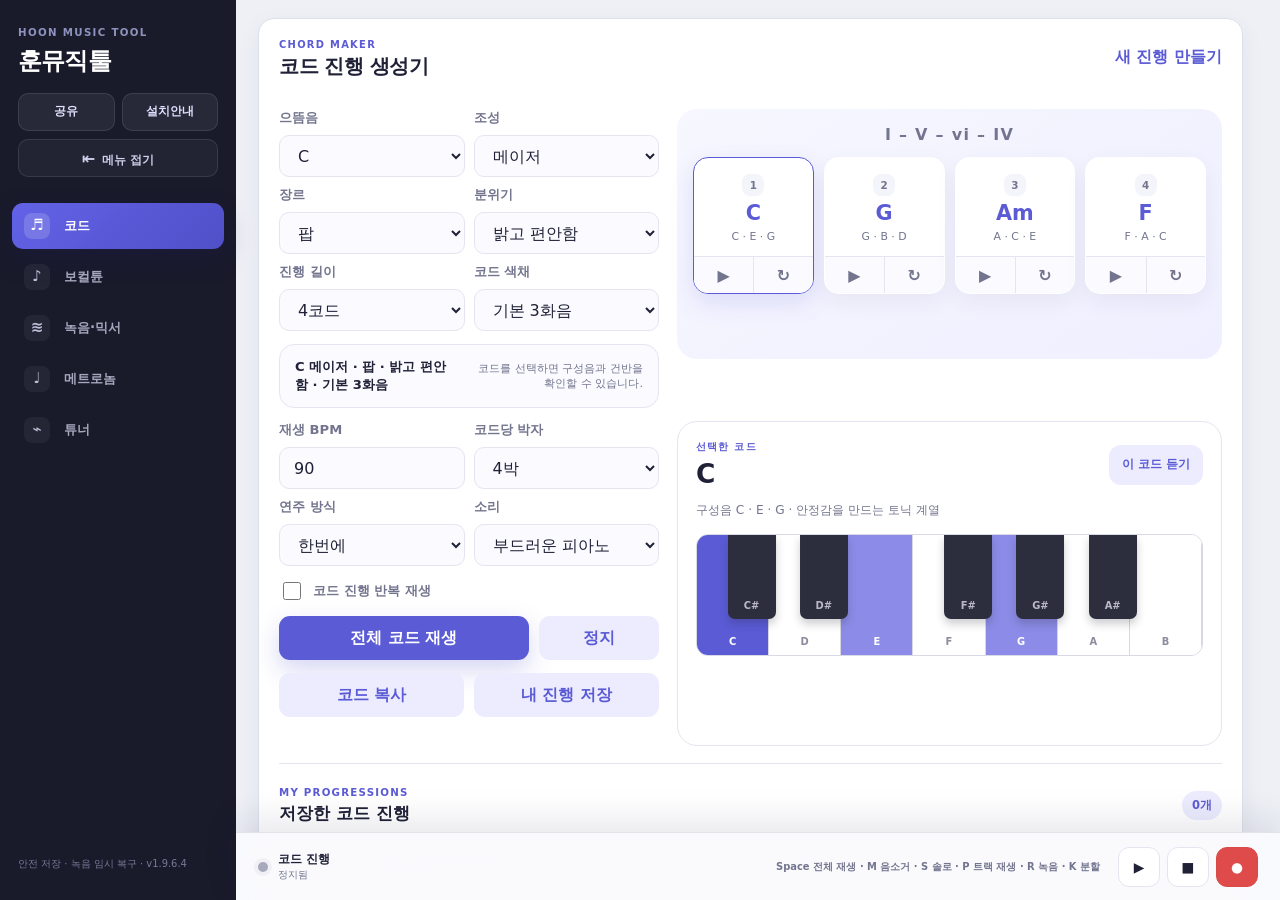
==== commit 65d167cc: "Add files via upload" ====
--- a/index.html
+++ b/index.html
@@ -14,7 +14,7 @@
   <link rel="manifest" href="manifest.webmanifest" />
   <link rel="icon" href="icons/icon-192.png" />
   <link rel="apple-touch-icon" href="icons/icon-192.png" />
-  <link rel="stylesheet" href="styles.css?v=1963" />
+  <link rel="stylesheet" href="styles.css?v=1964" />
 </head>
 <body>
   <div class="app-shell">
@@ -474,6 +474,29 @@
               <button id="mixerReset" class="secondary-btn mixer-control" type="button" disabled>전체 초기화</button>
             </div>
           </div>
+          <div class="mixer-safety-toolbar" aria-label="녹음과 편집 저장 보호">
+            <div class="mixer-safety-status">
+              <strong>저장 안전</strong>
+              <span id="mixerStorageStatus">저장 공간 확인 중</span>
+            </div>
+            <div class="mixer-safety-actions">
+              <button id="mixerPersistStorage" class="mixer-mini-action" type="button">저장 보호 켜기</button>
+              <button id="mixerCheckpoint" class="mixer-mini-action" type="button" disabled>안전 저장</button>
+              <button id="mixerExportSessionBackup" class="mixer-mini-action" type="button" disabled>세션 백업</button>
+              <input id="mixerImportSessionBackupInput" type="file" accept=".hoonmusic,application/x-hoonmusic" hidden />
+              <button id="mixerImportSessionBackup" class="mixer-mini-action" type="button">백업 불러오기</button>
+            </div>
+          </div>
+          <div id="mixerDraftNotice" class="mixer-draft-notice" hidden>
+            <div>
+              <strong>미완료 녹음이 발견되었습니다</strong>
+              <span id="mixerDraftMessage">브라우저가 종료되기 전까지 저장된 녹음 조각을 복구할 수 있습니다.</span>
+            </div>
+            <div>
+              <button id="mixerRecoverDraft" class="secondary-btn" type="button">녹음 복구</button>
+              <button id="mixerDiscardDraft" class="text-btn" type="button">삭제</button>
+            </div>
+          </div>
           <div id="mixerRecoveryNotice" class="mixer-recovery-notice" hidden>
             <strong>편집 데이터 보호 모드</strong>
             <span id="mixerRecoveryMessage">저장된 클립을 안전하게 다시 읽고 있습니다.</span>
@@ -848,7 +871,7 @@
     </section>
 
     <footer>
-      <p>편집 복구 · 믹서 녹음 통합 · v1.9.6.3</p>
+      <p>안전 저장 · 녹음 임시 복구 · v1.9.6.4</p>
     </footer>
   </div>
 
@@ -892,13 +915,13 @@
     </section>
   </div>
 
-  <script src="core/projects.js?v=1963" defer></script>
-  <script src="core/transport.js?v=1963" defer></script>
-  <script src="core/timeline.js?v=1963" defer></script>
-  <script src="core/edit-history.js?v=1963" defer></script>
-  <script src="core/waveform.js?v=1963" defer></script>
-  <script src="core/mix-renderer.js?v=1963" defer></script>
-  <script src="core/mixer.js?v=1963" defer></script>
-  <script src="app.js?v=1963" defer></script>
+  <script src="core/projects.js?v=1964" defer></script>
+  <script src="core/transport.js?v=1964" defer></script>
+  <script src="core/timeline.js?v=1964" defer></script>
+  <script src="core/edit-history.js?v=1964" defer></script>
+  <script src="core/waveform.js?v=1964" defer></script>
+  <script src="core/mix-renderer.js?v=1964" defer></script>
+  <script src="core/mixer.js?v=1964" defer></script>
+  <script src="app.js?v=1964" defer></script>
 </body>
 </html>
--- a/styles.css
+++ b/styles.css
@@ -4101,3 +4101,79 @@
   .mixer-session-create { grid-template-columns: auto 1fr; }
   .mixer-session-actions { grid-column: 1 / -1; }
 }
+
+/* v1.9.6.4 · 녹음과 편집 안전 저장 */
+.mixer-safety-toolbar,
+.mixer-draft-notice {
+  display: flex;
+  align-items: center;
+  justify-content: space-between;
+  gap: 12px;
+  margin-top: 10px;
+  padding: 9px 11px;
+  border: 1px solid var(--line, #dfe3e8);
+  border-radius: 10px;
+  background: color-mix(in srgb, var(--surface, #fff) 92%, #eef3f8);
+}
+
+.mixer-safety-status {
+  display: flex;
+  align-items: center;
+  gap: 8px;
+  min-width: 0;
+}
+
+.mixer-safety-status strong {
+  white-space: nowrap;
+  font-size: 0.78rem;
+}
+
+#mixerStorageStatus {
+  overflow: hidden;
+  text-overflow: ellipsis;
+  white-space: nowrap;
+  font-size: 0.74rem;
+  color: var(--muted, #68717d);
+}
+
+#mixerStorageStatus[data-mode="safe"] { color: #167144; }
+#mixerStorageStatus[data-mode="warning"] { color: #9a6500; }
+#mixerStorageStatus[data-mode="critical"] { color: #b52d2d; font-weight: 700; }
+
+.mixer-safety-actions {
+  display: flex;
+  align-items: center;
+  justify-content: flex-end;
+  gap: 6px;
+  flex-wrap: wrap;
+}
+
+.mixer-safety-actions .mixer-mini-action {
+  min-height: 30px;
+  padding: 5px 9px;
+  font-size: 0.72rem;
+}
+
+.mixer-draft-notice {
+  border-color: #d9a72b;
+  background: #fff9e7;
+}
+
+.mixer-draft-notice > div:first-child {
+  display: grid;
+  gap: 2px;
+}
+
+.mixer-draft-notice strong { font-size: 0.82rem; }
+.mixer-draft-notice span { font-size: 0.74rem; color: #6f5a22; }
+.mixer-draft-notice > div:last-child { display: flex; align-items: center; gap: 6px; }
+
+@media (max-width: 760px) {
+  .mixer-safety-toolbar,
+  .mixer-draft-notice {
+    align-items: stretch;
+    flex-direction: column;
+  }
+  .mixer-safety-actions { justify-content: flex-start; }
+  .mixer-safety-actions .mixer-mini-action { flex: 1 1 auto; }
+}
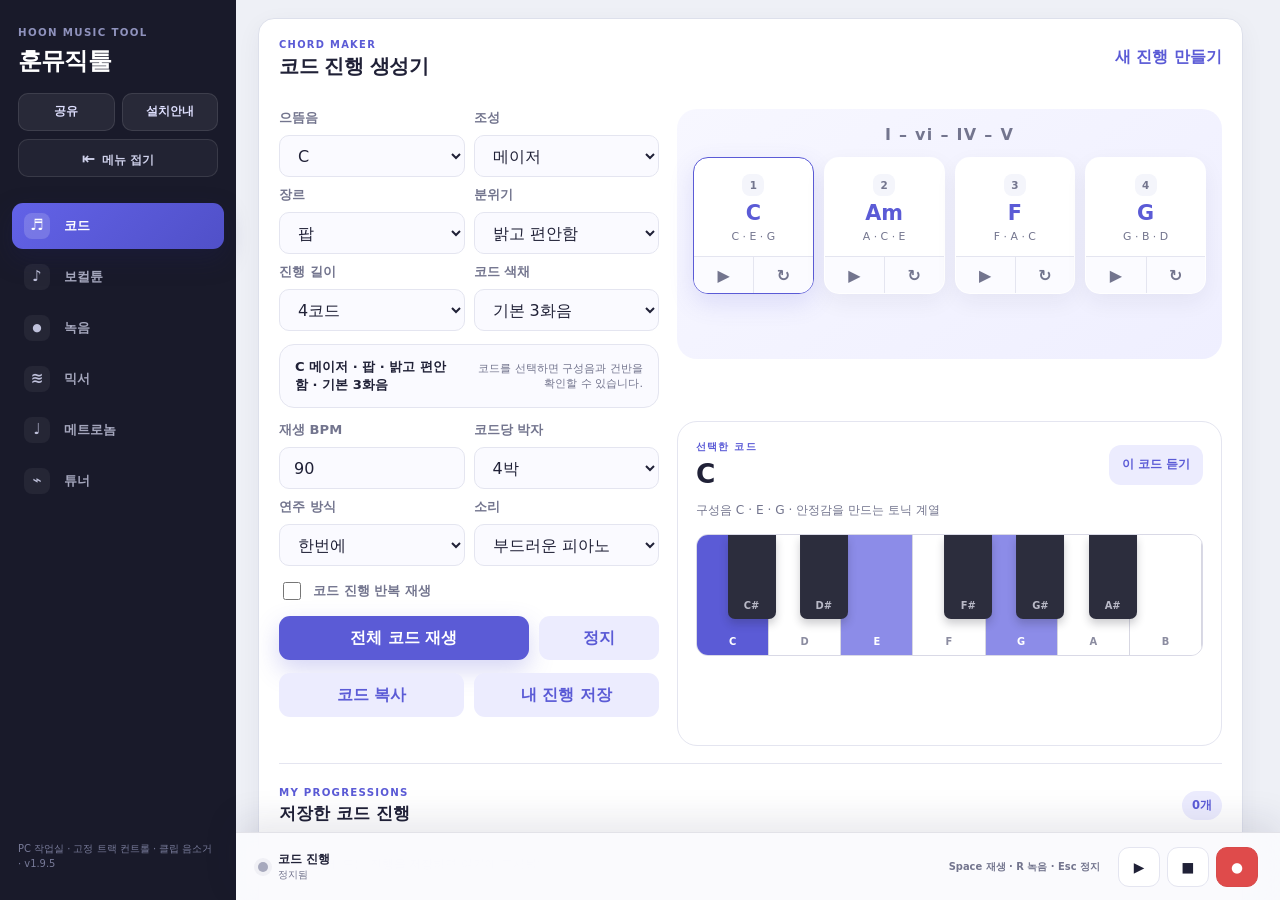
==== commit 2c7a2613: "Add files via upload" ====
--- a/index.html
+++ b/index.html
@@ -14,7 +14,7 @@
   <link rel="manifest" href="manifest.webmanifest" />
   <link rel="icon" href="icons/icon-192.png" />
   <link rel="apple-touch-icon" href="icons/icon-192.png" />
-  <link rel="stylesheet" href="styles.css?v=1964" />
+  <link rel="stylesheet" href="styles.css?v=1950" />
 </head>
 <body>
   <div class="app-shell">
@@ -43,7 +43,8 @@
     <nav class="tabs" aria-label="주요 기능">
       <button class="tab is-active" data-tab="chords" aria-selected="true">코드</button>
       <button class="tab" data-tab="vocalTune" aria-selected="false">보컬튠</button>
-      <button class="tab" data-tab="mixer" aria-selected="false">녹음·믹서</button>
+      <button class="tab" data-tab="recording" aria-selected="false">녹음</button>
+      <button class="tab" data-tab="mixer" aria-selected="false">믹서</button>
       <button class="tab" data-tab="metronome" aria-selected="false">메트로놈</button>
       <button class="tab" data-tab="tuner" aria-selected="false">튜너</button>
     </nav>
@@ -295,7 +296,7 @@
       </section>
 
 
-      <section id="recording" class="panel legacy-recording-panel" aria-labelledby="recording-page-title" hidden aria-hidden="true">
+      <section id="recording" class="panel" aria-labelledby="recording-page-title">
         <div class="card recording-card">
           <div class="section-heading recording-page-heading">
             <div>
@@ -441,71 +442,33 @@
         <div class="card mixer-card">
           <div class="section-heading mixer-heading">
             <div>
-              <p class="section-kicker">RECORDING · MULTI TRACK MIXER</p>
-              <h2 id="mixer-title">녹음·믹서</h2>
+              <p class="section-kicker">MULTI TRACK MIXER</p>
+              <h2 id="mixer-title">보컬·MR 믹서</h2>
             </div>
             <div class="mixer-heading-status">
               <span id="mixerSaveState" class="mixer-save-state" data-state="saved">저장됨</span>
-              <button id="mixerSaveRetry" class="mixer-save-retry" type="button" hidden>다시 저장</button>
               <span id="mixerStatusBadge" class="mixer-status-badge" data-mode="idle">준비</span>
             </div>
           </div>
 
-          <div class="mixer-toolbar mixer-session-toolbar">
+          <div class="mixer-toolbar">
             <label class="mixer-recording-field">
-              <span>현재 녹음 세션</span>
+              <span>현재 프로젝트 녹음</span>
               <select id="mixerRecordingSelect">
-                <option value="">세션을 선택하세요</option>
-              </select>
-            </label>
-            <div class="mixer-session-create">
-              <input id="mixerMrImportInput" type="file" accept="audio/*,.mp3,.wav,.m4a,.aac,.ogg,.webm" hidden />
-              <button id="mixerImportMr" class="secondary-btn" type="button">MR 가져오기</button>
-              <span id="mixerImportMrStatus" class="mixer-import-status">MR을 가져오면 보컬 트랙이 자동 생성됩니다.</span>
-              <div class="mixer-session-actions">
-                <button id="mixerRenameSession" class="mixer-mini-action" type="button" disabled>이름 변경</button>
-                <button id="mixerDeleteSession" class="mixer-mini-action is-danger" type="button" disabled>세션 삭제</button>
-              </div>
-            </div>
+                <option value="">녹음을 선택하세요</option>
+              </select>
+            </label>
             <div class="mixer-toolbar-actions">
               <button id="mixerUndo" class="secondary-btn mixer-control" type="button" disabled aria-label="실행 취소">↶ 취소</button>
               <button id="mixerRedo" class="secondary-btn mixer-control" type="button" disabled aria-label="다시 실행">↷ 다시</button>
-              <button id="mixerRecovery" class="secondary-btn" type="button" disabled title="최근 믹서 편집 저장본 복구">편집 복구</button>
               <button id="mixerReset" class="secondary-btn mixer-control" type="button" disabled>전체 초기화</button>
             </div>
-          </div>
-          <div class="mixer-safety-toolbar" aria-label="녹음과 편집 저장 보호">
-            <div class="mixer-safety-status">
-              <strong>저장 안전</strong>
-              <span id="mixerStorageStatus">저장 공간 확인 중</span>
-            </div>
-            <div class="mixer-safety-actions">
-              <button id="mixerPersistStorage" class="mixer-mini-action" type="button">저장 보호 켜기</button>
-              <button id="mixerCheckpoint" class="mixer-mini-action" type="button" disabled>안전 저장</button>
-              <button id="mixerExportSessionBackup" class="mixer-mini-action" type="button" disabled>세션 백업</button>
-              <input id="mixerImportSessionBackupInput" type="file" accept=".hoonmusic,application/x-hoonmusic" hidden />
-              <button id="mixerImportSessionBackup" class="mixer-mini-action" type="button">백업 불러오기</button>
-            </div>
-          </div>
-          <div id="mixerDraftNotice" class="mixer-draft-notice" hidden>
-            <div>
-              <strong>미완료 녹음이 발견되었습니다</strong>
-              <span id="mixerDraftMessage">브라우저가 종료되기 전까지 저장된 녹음 조각을 복구할 수 있습니다.</span>
-            </div>
-            <div>
-              <button id="mixerRecoverDraft" class="secondary-btn" type="button">녹음 복구</button>
-              <button id="mixerDiscardDraft" class="text-btn" type="button">삭제</button>
-            </div>
-          </div>
-          <div id="mixerRecoveryNotice" class="mixer-recovery-notice" hidden>
-            <strong>편집 데이터 보호 모드</strong>
-            <span id="mixerRecoveryMessage">저장된 클립을 안전하게 다시 읽고 있습니다.</span>
           </div>
 
           <div class="mixer-meta">
             <div>
               <strong id="mixerRecordingTitle">녹음을 선택해 주세요</strong>
-              <p id="mixerRecordingMemo">MR을 가져오고 보컬을 녹음한 뒤 같은 화면에서 편집합니다.</p>
+              <p id="mixerRecordingMemo">저장된 트랙을 앱 안에서 바로 재생하고 조절합니다.</p>
             </div>
             <div class="mixer-master-wrap">
               <label class="mixer-master-control">
@@ -541,7 +504,7 @@
               </div>
             </div>
             <div class="mixer-clip-toolbar" aria-label="클립 편집 도구">
-              <button id="mixerSplitClip" class="secondary-btn mixer-control" type="button" disabled aria-keyshortcuts="K" title="선택 클립 분할 · K">분할 <kbd>K</kbd></button>
+              <button id="mixerSplitClip" class="secondary-btn mixer-control" type="button" disabled>분할 <kbd>S</kbd></button>
               <button id="mixerMuteClip" class="secondary-btn mixer-icon-tool mixer-control" type="button" disabled aria-pressed="false" aria-label="선택 클립 음소거" title="선택 클립 음소거"><span aria-hidden="true">🔇</span><span class="sr-only">클립 음소거</span></button>
               <button id="mixerDeleteClip" class="secondary-btn is-danger mixer-control" type="button" disabled>클립 삭제</button>
               <span class="mixer-tool-divider" aria-hidden="true"></span>
@@ -559,7 +522,7 @@
               </div>
             </div>
             <button id="mixerTimelineResizeHandle" class="mixer-timeline-resize-handle" type="button" aria-label="타임라인 높이 조절" title="위아래로 드래그해 타임라인 높이 조절"><span aria-hidden="true"></span></button>
-            <p class="mixer-timeline-help">선택 트랙 단축키: M 음소거 · S 솔로 · P 트랙만 재생 · R 녹음 · K 클립 분할. 클립은 위아래로 드래그해 다른 트랙으로 옮길 수 있습니다.</p>
+            <p class="mixer-timeline-help">트랙 왼쪽의 M·S·▶·● 버튼으로 화면을 내리지 않고 바로 조작합니다. Ctrl+휠은 가로·세로 비례 확대, Shift+휠은 좌우 이동입니다.</p>
             <div class="mixer-clip-inspector" aria-label="선택한 클립 설정">
               <div class="mixer-clip-inspector-title"><strong>선택한 클립</strong><span id="mixerClipInfo">타임라인에서 클립을 선택해 주세요.</span></div>
               <div class="mixer-clip-inspector-grid">
@@ -573,26 +536,6 @@
             </div>
           </section>
 
-          <section id="mixerQuickTrackInspector" class="mixer-quick-track-inspector" aria-label="선택한 트랙 빠른 조작">
-            <div class="mixer-quick-track-heading">
-              <div>
-                <span class="mixer-track-kicker">SELECTED TRACK</span>
-                <strong id="mixerQuickTrackName">트랙을 선택해 주세요</strong>
-              </div>
-              <div class="mixer-quick-track-actions">
-                <button id="mixerQuickPreview" type="button" disabled aria-keyshortcuts="P" aria-label="선택 트랙만 재생" title="선택 트랙만 재생 · P">▶</button>
-                <button id="mixerQuickMute" type="button" disabled aria-keyshortcuts="M" aria-pressed="false" title="트랙 음소거 · M">M</button>
-                <button id="mixerQuickSolo" type="button" disabled aria-keyshortcuts="S" aria-pressed="false" title="트랙 솔로 · S">S</button>
-                <button id="mixerQuickRecord" class="is-record" type="button" disabled aria-keyshortcuts="R" title="선택한 추가 트랙에 녹음 · R">●</button>
-              </div>
-            </div>
-            <div class="mixer-quick-track-controls">
-              <label><span>음량 <output id="mixerQuickVolumeValue">100%</output></span><input id="mixerQuickVolume" type="range" min="0" max="150" step="1" value="100" disabled /></label>
-              <label><span>팬 <output id="mixerQuickPanValue">C</output></span><input id="mixerQuickPan" type="range" min="-100" max="100" step="1" value="0" disabled /></label>
-              <label><span>위치 <output id="mixerQuickOffsetValue">0ms</output></span><input id="mixerQuickOffset" type="range" min="-1000" max="1000" step="10" value="0" disabled /></label>
-            </div>
-          </section>
-
           <div class="mixer-track-quickbar" aria-label="트랙 추가 및 녹음">
             <button id="mixerAddTrack" class="mixer-add-track-btn" type="button" disabled aria-label="빈 트랙 추가" title="빈 트랙 추가">+</button>
             <div class="mixer-track-quick-status">
@@ -607,19 +550,13 @@
             </div>
           </div>
           <div id="mixerRecordOptions" class="mixer-record-options" hidden>
-            <label><span>녹음 방식</span><select id="mixerRecordMode" disabled><option value="manual">재생선부터 녹음</option><option value="punch">구간 펀치 인</option></select></label>
-            <label><span>시작 위치</span><input id="mixerRecordStartPosition" type="number" min="0" step="0.01" value="0" disabled /><em>초</em></label>
-            <label hidden><span>종료 위치</span><input id="mixerRecordEndPosition" type="number" min="0" step="0.01" value="0" disabled /><em>초</em></label>
+            <label><span>녹음 시작 위치</span><input id="mixerRecordStartPosition" type="number" min="0" step="0.01" value="0" disabled /><em>초</em></label>
             <button id="mixerRecordUsePlayhead" class="secondary-btn" type="button" disabled>현재 재생선</button>
-            <button id="mixerRecordUseLoop" class="secondary-btn" hidden type="button" disabled>반복 구간 사용</button>
-            <label hidden><span>겹침 처리</span><select id="mixerPunchOverlap" disabled><option value="keep">기존 클립 유지</option><option value="mute">겹친 클립 음소거</option><option value="replace">겹친 구간 교체</option></select></label>
-            <label class="mixer-check"><input id="mixerOverdubCountIn" type="checkbox" checked disabled /><span>3초 프리롤·카운트인</span></label>
+            <label class="mixer-check"><input id="mixerOverdubCountIn" type="checkbox" checked disabled /><span>3초 카운트인</span></label>
             <div class="mixer-overdub-level" aria-label="추가 녹음 입력 레벨"><span id="mixerOverdubLevel"></span></div>
           </div>
 
-          <details id="mixerDetailedTracks" class="mixer-detailed-tracks">
-            <summary><span>세부 트랙 설정</span><small>자르기 · 페이드 · 숫자 정밀 조정</small></summary>
-            <div class="mixer-track-grid">
+          <div class="mixer-track-grid">
             <article id="mixerMrRow" class="mixer-track-card is-mr is-unavailable">
               <header>
                 <div><span class="mixer-track-kicker">BACKING TRACK</span><strong>MR 트랙</strong></div>
@@ -684,7 +621,6 @@
           </div>
 
           <div id="mixerExtraTrackGrid" class="mixer-extra-track-grid" aria-live="polite"></div>
-          </details>
 
           <section class="mixer-export-panel" aria-labelledby="mixer-export-title">
             <div class="mixer-subheading">
@@ -862,7 +798,7 @@
           <span id="transportStatus">대기 중</span>
         </div>
       </div>
-      <div class="transport-shortcuts" aria-label="키보드 단축키">Space 전체 재생 · M 음소거 · S 솔로 · P 트랙 재생 · R 녹음 · K 분할</div>
+      <div class="transport-shortcuts" aria-label="키보드 단축키">Space 재생 · R 녹음 · Esc 정지</div>
       <div class="transport-actions">
         <button id="transportPlay" type="button" aria-keyshortcuts="Space" aria-label="재생" title="재생 · Space">▶</button>
         <button id="transportStop" type="button" aria-keyshortcuts="Escape" aria-label="정지" title="정지 · Esc">■</button>
@@ -871,7 +807,7 @@
     </section>
 
     <footer>
-      <p>안전 저장 · 녹음 임시 복구 · v1.9.6.4</p>
+      <p>PC 작업실 · 고정 트랙 컨트롤 · 클립 음소거 · v1.9.5</p>
     </footer>
   </div>
 
@@ -915,13 +851,13 @@
     </section>
   </div>
 
-  <script src="core/projects.js?v=1964" defer></script>
-  <script src="core/transport.js?v=1964" defer></script>
-  <script src="core/timeline.js?v=1964" defer></script>
-  <script src="core/edit-history.js?v=1964" defer></script>
-  <script src="core/waveform.js?v=1964" defer></script>
-  <script src="core/mix-renderer.js?v=1964" defer></script>
-  <script src="core/mixer.js?v=1964" defer></script>
-  <script src="app.js?v=1964" defer></script>
+  <script src="core/projects.js?v=1950" defer></script>
+  <script src="core/transport.js?v=1950" defer></script>
+  <script src="core/timeline.js?v=1950" defer></script>
+  <script src="core/edit-history.js?v=1950" defer></script>
+  <script src="core/waveform.js?v=1950" defer></script>
+  <script src="core/mix-renderer.js?v=1950" defer></script>
+  <script src="core/mixer.js?v=1950" defer></script>
+  <script src="app.js?v=1950" defer></script>
 </body>
 </html>
--- a/styles.css
+++ b/styles.css
@@ -3555,11 +3555,10 @@
 
 
 /* =========================================================
-   v1.9.6 PUNCH IN · BACKGROUND PLAYBACK · RESPONSIVE TRACK SCALE
+   v1.9.5 FIXED TRACK CONTROLS · CLIP MUTE · PROPORTIONAL ZOOM
    ========================================================= */
 #mixer .mixer-editor {
   --timeline-zoom: 1;
-  --timeline-lane-scale: 1;
   --track-header-width: 132px;
   --timeline-pad: 12px;
   --timeline-gap: 8px;
@@ -3613,7 +3612,7 @@
   grid-template-columns: var(--track-header-width) minmax(0, 1fr);
   align-items: stretch;
   gap: var(--timeline-gap);
-  min-height: calc(var(--timeline-lane-base) * var(--timeline-lane-scale));
+  min-height: calc(var(--timeline-lane-base) * var(--timeline-zoom));
 }
 .mixer-lane-header {
   position: sticky;
@@ -3683,7 +3682,7 @@
 }
 #mixer .mixer-lane-track {
   height: auto;
-  min-height: calc(var(--timeline-lane-base) * var(--timeline-lane-scale));
+  min-height: calc(var(--timeline-lane-base) * var(--timeline-zoom));
   border: 1px solid rgba(255,255,255,.035);
 }
 #mixer .mixer-timeline-content .mixer-playhead {
@@ -3801,379 +3800,3 @@
   border-radius: 12px;
   background: #fbfbfe;
 }
-
-
-/* v1.9.6 punch-in recording and responsive timeline density */
-.mixer-record-options {
-  grid-template-columns: repeat(3, minmax(150px, 1fr));
-}
-.mixer-record-options > label[hidden],
-#mixerRecordUseLoop[hidden] { display: none !important; }
-.mixer-record-options select {
-  width: 100%;
-  min-height: 34px;
-  padding: 6px 30px 6px 8px;
-  border: 1px solid #dfe1eb;
-  border-radius: 9px;
-  background: #fff;
-  font-size: .64rem;
-}
-#mixer .mixer-editor[data-zoom-density="compact"] .mixer-lane-header { padding-block: 4px; gap: 3px 5px; }
-#mixer .mixer-editor[data-zoom-density="compact"] .mixer-lane-name { font-size: .52rem; }
-#mixer .mixer-editor[data-zoom-density="compact"] .mixer-lane-actions button { width: 20px; height: 20px; min-width: 20px; min-height: 20px; }
-#mixer .mixer-editor[data-zoom-density="large"] .mixer-lane-header { padding: 10px; gap: 7px; }
-#mixer .mixer-editor[data-zoom-density="large"] .mixer-lane-name { font-size: .68rem; }
-#mixer .mixer-editor[data-zoom-density="large"] .mixer-lane-actions button { width: 27px; height: 27px; min-width: 27px; min-height: 27px; font-size: .62rem; }
-#mixer .mixer-editor[data-zoom-density="large"] .mixer-lane-volume { height: 6px; }
-@media (max-width: 899px) {
-  .mixer-record-options { grid-template-columns: repeat(2, minmax(130px, 1fr)); }
-}
-@media (max-width: 560px) {
-  .mixer-record-options { grid-template-columns: 1fr; }
-  .mixer-record-options > label:not(.mixer-check) { grid-template-columns: 86px minmax(0, 1fr) auto; }
-}
-
-
-/* v1.9.6.2 stability + compact mixer workflow */
-.mixer-heading-status {
-  display: flex;
-  align-items: center;
-  justify-content: flex-end;
-  gap: 7px;
-  flex-wrap: wrap;
-}
-
-.mixer-save-retry {
-  min-height: 28px;
-  padding: 4px 9px;
-  border: 1px solid rgba(255, 150, 150, 0.35);
-  border-radius: 999px;
-  background: rgba(255, 88, 88, 0.12);
-  color: inherit;
-  font: inherit;
-  font-size: 0.76rem;
-  font-weight: 800;
-  cursor: pointer;
-}
-
-.mixer-save-retry:hover { transform: translateY(-1px); }
-
-.mixer-quick-track-inspector {
-  position: sticky;
-  top: 68px;
-  z-index: 18;
-  display: grid;
-  grid-template-columns: minmax(190px, 0.78fr) minmax(420px, 1.8fr);
-  gap: 14px;
-  align-items: center;
-  margin: 12px 0 10px;
-  padding: 11px 13px;
-  border: 1px solid var(--border, rgba(255,255,255,.12));
-  border-radius: 14px;
-  background: color-mix(in srgb, var(--card, #141419) 92%, transparent);
-  box-shadow: 0 12px 30px rgba(0,0,0,.2);
-  backdrop-filter: blur(14px);
-}
-
-.mixer-quick-track-heading {
-  min-width: 0;
-  display: flex;
-  align-items: center;
-  justify-content: space-between;
-  gap: 10px;
-}
-
-.mixer-quick-track-heading > div:first-child {
-  min-width: 0;
-  display: grid;
-  gap: 2px;
-}
-
-#mixerQuickTrackName {
-  overflow: hidden;
-  text-overflow: ellipsis;
-  white-space: nowrap;
-}
-
-.mixer-quick-track-actions {
-  display: flex;
-  gap: 5px;
-  flex: 0 0 auto;
-}
-
-.mixer-quick-track-actions button {
-  width: 32px;
-  min-width: 32px;
-  height: 30px;
-  padding: 0;
-  border: 1px solid var(--border, rgba(255,255,255,.12));
-  border-radius: 8px;
-  background: rgba(255,255,255,.045);
-  color: inherit;
-  font: inherit;
-  font-size: .76rem;
-  font-weight: 900;
-  cursor: pointer;
-}
-
-.mixer-quick-track-actions button.is-active,
-.mixer-quick-track-actions button[aria-pressed="true"] {
-  border-color: rgba(154, 106, 255, .72);
-  background: rgba(124, 76, 255, .22);
-}
-
-.mixer-quick-track-actions button.is-record {
-  color: #ff7777;
-}
-
-.mixer-quick-track-actions button:disabled,
-.mixer-quick-track-controls input:disabled {
-  opacity: .42;
-  cursor: not-allowed;
-}
-
-.mixer-quick-track-controls {
-  display: grid;
-  grid-template-columns: repeat(3, minmax(120px, 1fr));
-  gap: 12px;
-  align-items: center;
-}
-
-.mixer-quick-track-controls label {
-  min-width: 0;
-  display: grid;
-  grid-template-columns: minmax(72px, auto) minmax(88px, 1fr);
-  gap: 8px;
-  align-items: center;
-  font-size: .78rem;
-  font-weight: 700;
-}
-
-.mixer-quick-track-controls label > span {
-  display: inline-flex;
-  align-items: center;
-  justify-content: space-between;
-  gap: 6px;
-  white-space: nowrap;
-}
-
-.mixer-quick-track-controls output {
-  font-variant-numeric: tabular-nums;
-  opacity: .76;
-}
-
-.mixer-quick-track-controls input[type="range"] {
-  width: 100%;
-  min-width: 82px;
-}
-
-.mixer-detailed-tracks {
-  margin-top: 12px;
-  border: 1px solid var(--border, rgba(255,255,255,.12));
-  border-radius: 14px;
-  background: rgba(255,255,255,.018);
-  overflow: clip;
-}
-
-.mixer-detailed-tracks > summary {
-  min-height: 46px;
-  display: flex;
-  align-items: center;
-  justify-content: space-between;
-  gap: 12px;
-  padding: 10px 13px;
-  cursor: pointer;
-  font-weight: 850;
-  list-style: none;
-}
-
-.mixer-detailed-tracks > summary::-webkit-details-marker { display: none; }
-.mixer-detailed-tracks > summary::after { content: "＋"; font-size: 1rem; opacity: .7; }
-.mixer-detailed-tracks[open] > summary::after { content: "－"; }
-.mixer-detailed-tracks > summary small { margin-left: auto; font-size: .74rem; font-weight: 650; opacity: .62; }
-.mixer-detailed-tracks > .mixer-track-grid { margin: 0; padding: 0 12px 12px; }
-.mixer-detailed-tracks > .mixer-extra-track-grid { padding: 0 12px 12px; }
-
-@media (max-width: 980px) {
-  .mixer-quick-track-inspector {
-    position: static;
-    grid-template-columns: 1fr;
-    gap: 10px;
-  }
-  .mixer-quick-track-controls { grid-template-columns: 1fr; gap: 8px; }
-}
-
-@media (max-width: 640px) {
-  .mixer-quick-track-inspector { padding: 10px; border-radius: 12px; }
-  .mixer-quick-track-heading { align-items: flex-start; }
-  .mixer-quick-track-actions button { width: 30px; min-width: 30px; height: 29px; }
-  .mixer-quick-track-controls label { grid-template-columns: 76px 1fr; }
-  .mixer-detailed-tracks > summary small { display: none; }
-}
-
-/* =========================================================
-   v1.9.6.2 TRACK SHORTCUTS + CROSS-TRACK CLIP DRAG
-   ========================================================= */
-.mixer-lane-track.is-clip-drop-target {
-  outline: 2px solid rgba(87, 89, 223, .72);
-  outline-offset: -2px;
-  background: linear-gradient(90deg, rgba(87, 89, 223, .12), rgba(87, 89, 223, .035));
-}
-.mixer-clip.is-dragging {
-  pointer-events: none;
-  filter: drop-shadow(0 9px 14px rgba(30, 31, 60, .24));
-}
-.mixer-shortcut-note {
-  color: var(--muted);
-  font-size: .58rem;
-  font-weight: 750;
-  white-space: nowrap;
-}
-
-/* v1.9.6.3 · 편집 복구 및 녹음·믹서 통합 */
-.legacy-recording-panel[hidden] { display: none !important; }
-.mixer-session-toolbar {
-  grid-template-columns: minmax(220px, 1fr) minmax(260px, 1.15fr) auto;
-  align-items: end;
-}
-.mixer-session-create {
-  display: grid;
-  grid-template-columns: auto minmax(150px, 1fr);
-  align-items: center;
-  gap: 8px;
-  min-width: 0;
-}
-.mixer-session-create .secondary-btn { white-space: nowrap; }
-.mixer-import-status {
-  min-width: 0;
-  color: var(--muted);
-  font-size: 0.78rem;
-  line-height: 1.35;
-  overflow: hidden;
-  text-overflow: ellipsis;
-  white-space: nowrap;
-}
-.mixer-recovery-notice {
-  display: flex;
-  align-items: center;
-  gap: 10px;
-  margin: 10px 0 0;
-  padding: 10px 12px;
-  border: 1px solid rgba(196, 91, 42, 0.28);
-  border-radius: 12px;
-  background: #fff4e8;
-  color: #763914;
-  font-size: 0.82rem;
-}
-.mixer-recovery-notice[hidden] { display: none; }
-.mixer-recovery-notice strong { flex: 0 0 auto; }
-#mixerRecovery:not(:disabled) { border-color: rgba(196, 91, 42, 0.35); }
-.mixer-clip.is-unresolved { opacity: 0.72; }
-
-@media (max-width: 1100px) {
-  .mixer-session-toolbar { grid-template-columns: minmax(220px, 1fr) minmax(240px, 1fr); }
-  .mixer-session-toolbar .mixer-toolbar-actions { grid-column: 1 / -1; justify-content: flex-start; }
-}
-
-@media (max-width: 760px) {
-  .mixer-session-toolbar { grid-template-columns: 1fr; }
-  .mixer-session-toolbar .mixer-toolbar-actions { grid-column: auto; }
-  .mixer-session-create { grid-template-columns: auto 1fr; }
-  .mixer-import-status { white-space: normal; }
-  .mixer-recovery-notice { align-items: flex-start; flex-direction: column; gap: 4px; }
-  .mixer-toolbar-actions #mixerRecovery { grid-column: auto; }
-}
-.mixer-session-create { grid-template-columns: auto minmax(140px, 1fr) auto; }
-.mixer-session-actions { display: flex; gap: 5px; }
-.mixer-mini-action {
-  min-height: 34px;
-  padding: 0 9px;
-  border: 1px solid var(--line);
-  border-radius: 9px;
-  background: var(--surface);
-  color: var(--text);
-  font-size: 0.75rem;
-  cursor: pointer;
-}
-.mixer-mini-action:disabled { opacity: 0.45; cursor: default; }
-.mixer-mini-action.is-danger { color: #a83232; }
-@media (max-width: 760px) {
-  .mixer-session-create { grid-template-columns: auto 1fr; }
-  .mixer-session-actions { grid-column: 1 / -1; }
-}
-
-/* v1.9.6.4 · 녹음과 편집 안전 저장 */
-.mixer-safety-toolbar,
-.mixer-draft-notice {
-  display: flex;
-  align-items: center;
-  justify-content: space-between;
-  gap: 12px;
-  margin-top: 10px;
-  padding: 9px 11px;
-  border: 1px solid var(--line, #dfe3e8);
-  border-radius: 10px;
-  background: color-mix(in srgb, var(--surface, #fff) 92%, #eef3f8);
-}
-
-.mixer-safety-status {
-  display: flex;
-  align-items: center;
-  gap: 8px;
-  min-width: 0;
-}
-
-.mixer-safety-status strong {
-  white-space: nowrap;
-  font-size: 0.78rem;
-}
-
-#mixerStorageStatus {
-  overflow: hidden;
-  text-overflow: ellipsis;
-  white-space: nowrap;
-  font-size: 0.74rem;
-  color: var(--muted, #68717d);
-}
-
-#mixerStorageStatus[data-mode="safe"] { color: #167144; }
-#mixerStorageStatus[data-mode="warning"] { color: #9a6500; }
-#mixerStorageStatus[data-mode="critical"] { color: #b52d2d; font-weight: 700; }
-
-.mixer-safety-actions {
-  display: flex;
-  align-items: center;
-  justify-content: flex-end;
-  gap: 6px;
-  flex-wrap: wrap;
-}
-
-.mixer-safety-actions .mixer-mini-action {
-  min-height: 30px;
-  padding: 5px 9px;
-  font-size: 0.72rem;
-}
-
-.mixer-draft-notice {
-  border-color: #d9a72b;
-  background: #fff9e7;
-}
-
-.mixer-draft-notice > div:first-child {
-  display: grid;
-  gap: 2px;
-}
-
-.mixer-draft-notice strong { font-size: 0.82rem; }
-.mixer-draft-notice span { font-size: 0.74rem; color: #6f5a22; }
-.mixer-draft-notice > div:last-child { display: flex; align-items: center; gap: 6px; }
-
-@media (max-width: 760px) {
-  .mixer-safety-toolbar,
-  .mixer-draft-notice {
-    align-items: stretch;
-    flex-direction: column;
-  }
-  .mixer-safety-actions { justify-content: flex-start; }
-  .mixer-safety-actions .mixer-mini-action { flex: 1 1 auto; }
-}
